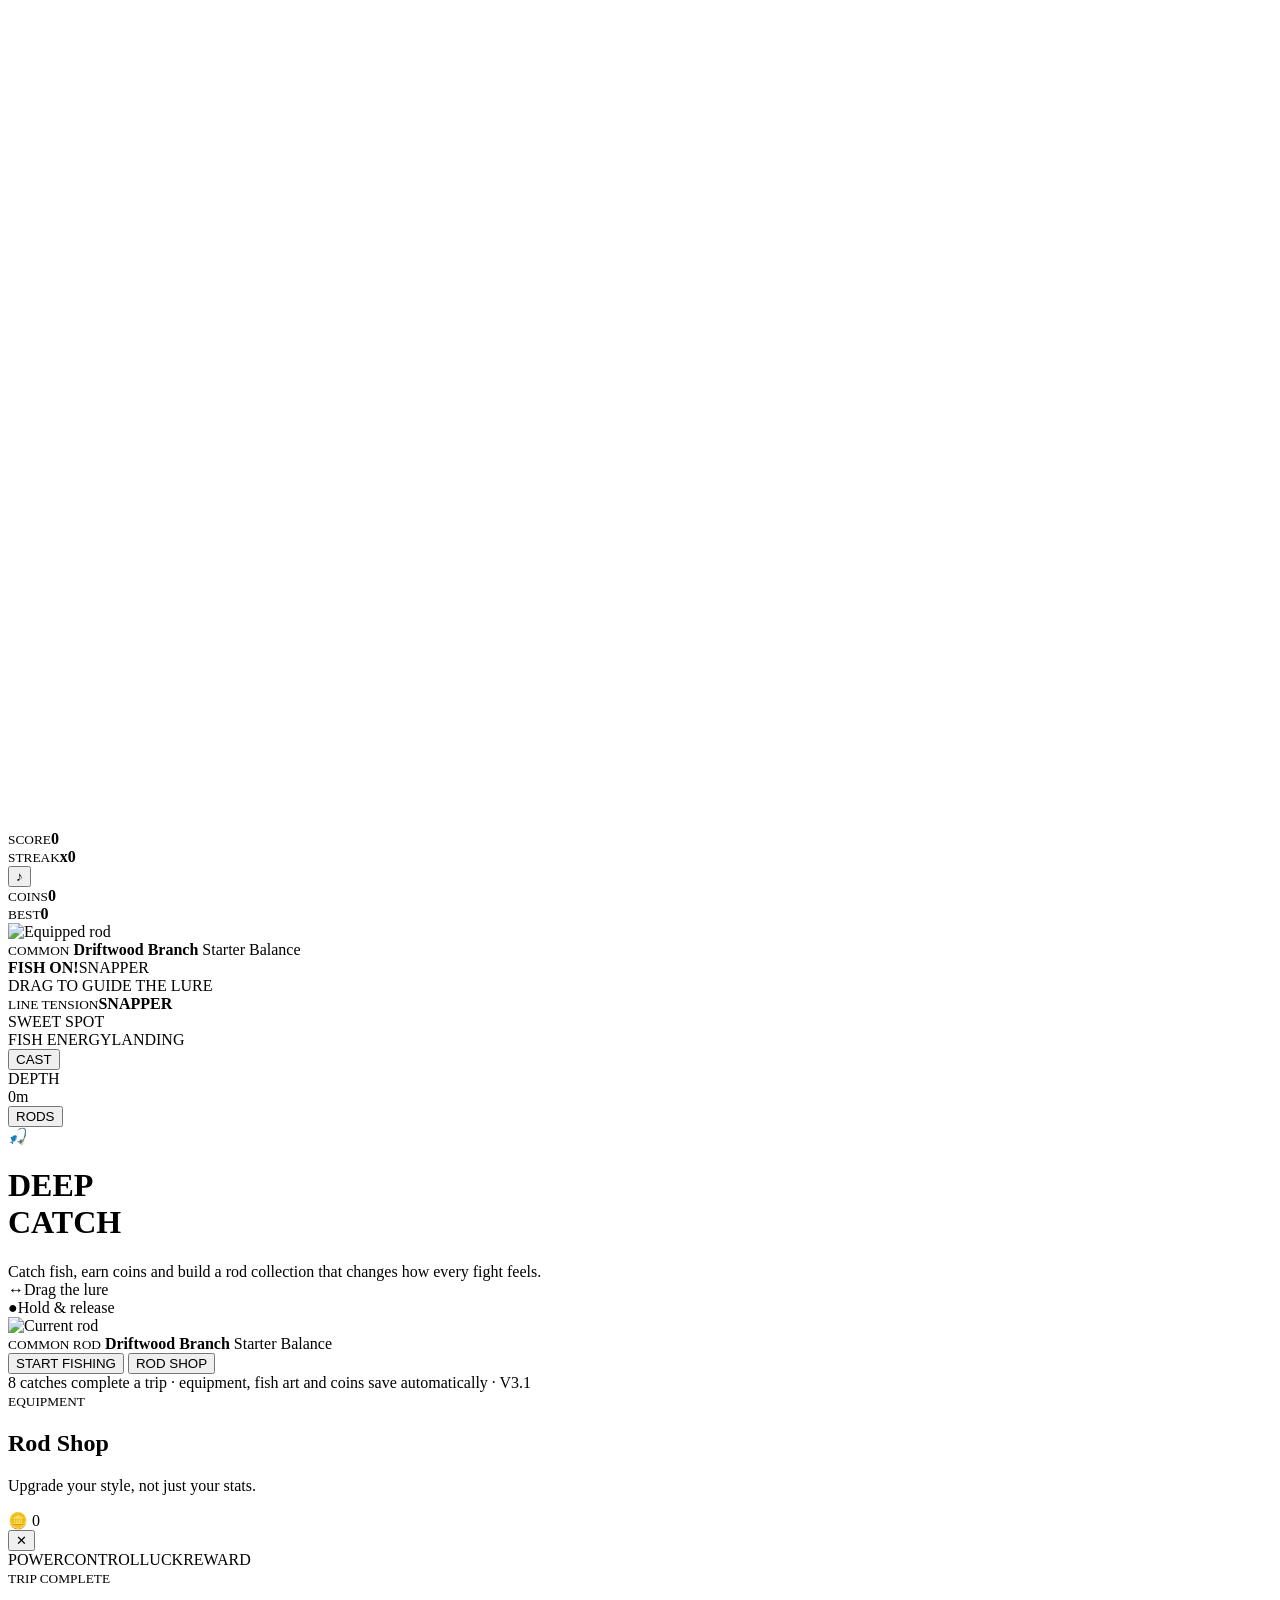
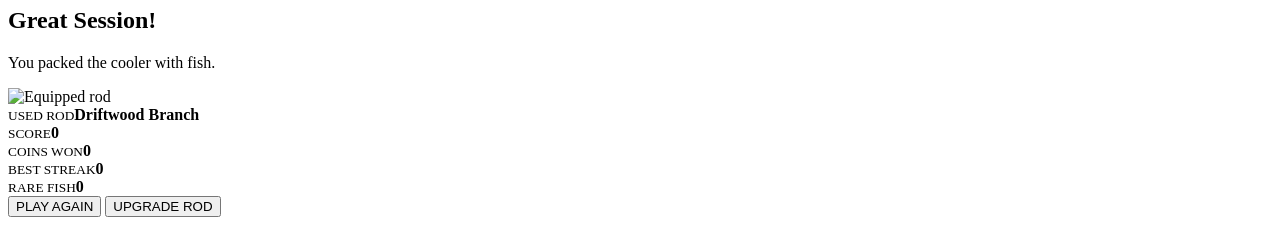
==== games/deep-catch/index.html @ 379d74a8 "Add Deep Catch entry page" ====
<!doctype html>
<html lang="en">
<head>
  <meta charset="utf-8" />
  <meta name="viewport" content="width=device-width,initial-scale=1,maximum-scale=1,user-scalable=no,viewport-fit=cover" />
  <meta name="theme-color" content="#041522" />
  <title>Deep Catch — V3.1</title>
  <link rel="stylesheet" href="style.css?v=3.1" />
</head>
<body>
<div id="app">
  <canvas id="c" width="450" height="800"></canvas>
  <div id="gameRod" class="gameRod" aria-hidden="true"><img id="gameRodImg" alt="" /></div>

  <div id="hud">
    <div class="topRow">
      <div class="leftStats">
        <div class="pill"><small>SCORE</small><b id="score">0</b></div>
        <div class="pill mini"><small>STREAK</small><b id="combo">x0</b></div>
      </div>
      <div class="rightStats">
        <button id="soundBtn" class="soundBtn" aria-label="Toggle sound">♪</button>
        <div class="pill coins"><small>COINS</small><b id="coins">0</b></div>
        <div class="pill mini"><small>BEST</small><b id="best">0</b></div>
      </div>
    </div>

    <div class="rodBadge" id="rodBadge">
      <img id="rodThumb" alt="Equipped rod" />
      <div class="rodBadgeText">
        <small id="rodTier">COMMON</small>
        <b id="rodName">Driftwood Branch</b>
        <span id="rodPassive">Starter Balance</span>
      </div>
    </div>

    <div id="toast"><b id="toastTitle">FISH ON!</b><span id="toastSub">SNAPPER</span></div>
    <div id="hint">DRAG TO GUIDE THE LURE</div>

    <div id="fight">
      <div class="fightHead"><small>LINE TENSION</small><b id="fishName">SNAPPER</b></div>
      <div class="meter tensionMeter"><div class="safeMark" id="safeMark"><span class="safeLabel">SWEET SPOT</span></div><div class="needle" id="tensionNeedle"></div></div>
      <div class="subLabels"><span>FISH ENERGY</span><span>LANDING</span></div>
      <div class="staminaRow"><div class="stam"><i id="staminaFill"></i></div><div class="stam catchProg"><i id="catchFill"></i></div></div>
    </div>

    <button id="act">CAST</button>
    <div id="depth">DEPTH<br><span id="depthM">0m</span></div>
    <button id="shopQuick" class="shopQuick">RODS</button>
  </div>

  <div id="intro" class="modalScreen visible">
    <div class="panel introPanel">
      <div class="logoMark">🎣</div>
      <h1>DEEP<br>CATCH</h1>
      <div class="tag">Catch fish, earn coins and build a rod collection that changes how every fight feels.</div>
      <div class="tips">
        <div class="tip"><strong>↔</strong>Drag the lure</div>
        <div class="tip"><strong>●</strong>Hold & release</div>
      </div>
      <div class="currentRodCard" id="introRodCard">
        <img id="introRod" alt="Current rod" />
        <div>
          <small id="introTier">COMMON ROD</small>
          <b id="introRodName">Driftwood Branch</b>
          <span id="introPassive">Starter Balance</span>
        </div>
      </div>
      <button class="primary" id="play">START FISHING</button>
      <button class="ghost" id="openShop">ROD SHOP</button>
      <div class="subline">8 catches complete a trip · equipment, fish art and coins save automatically · V3.1</div>
    </div>
  </div>

  <div id="shop" class="overlay">
    <div class="sheet shopSheet">
      <div class="sheetHead">
        <div>
          <small>EQUIPMENT</small>
          <h2>Rod Shop</h2>
          <p>Upgrade your style, not just your stats.</p>
        </div>
        <div class="headRight">
          <div class="coinBubble">🪙 <span id="shopCoins">0</span></div>
          <button class="iconBtn" id="closeShop" aria-label="Close shop">✕</button>
        </div>
      </div>
      <div class="shopLegend"><span>POWER</span><span>CONTROL</span><span>LUCK</span><span>REWARD</span></div>
      <div id="shopGrid" class="shopGrid"></div>
    </div>
  </div>

  <div id="summary" class="overlay">
    <div class="sheet summarySheet">
      <div class="summaryTop">
        <small>TRIP COMPLETE</small>
        <h2 id="sumTitle">Great Session!</h2>
        <p id="sumSub">You packed the cooler with fish.</p>
      </div>
      <div class="summaryRod"><img id="sumRodImg" alt="Equipped rod"><div><small>USED ROD</small><b id="sumRodName">Driftwood Branch</b></div></div>
      <div class="summaryStats">
        <div class="sumCard"><small>SCORE</small><b id="sumScore">0</b></div>
        <div class="sumCard"><small>COINS WON</small><b id="sumCoins">0</b></div>
        <div class="sumCard"><small>BEST STREAK</small><b id="sumStreak">0</b></div>
        <div class="sumCard"><small>RARE FISH</small><b id="sumRare">0</b></div>
      </div>
      <div class="summaryActions">
        <button class="primary" id="again">PLAY AGAIN</button>
        <button class="ghost" id="summaryShop">UPGRADE ROD</button>
      </div>
    </div>
  </div>
</div>
<script src="rod-assets.js?v=3.1"></script>
<script src="fish-assets.js?v=3.1"></script>
<script src="game-render.js?v=3.1"></script>
</body>
</html>
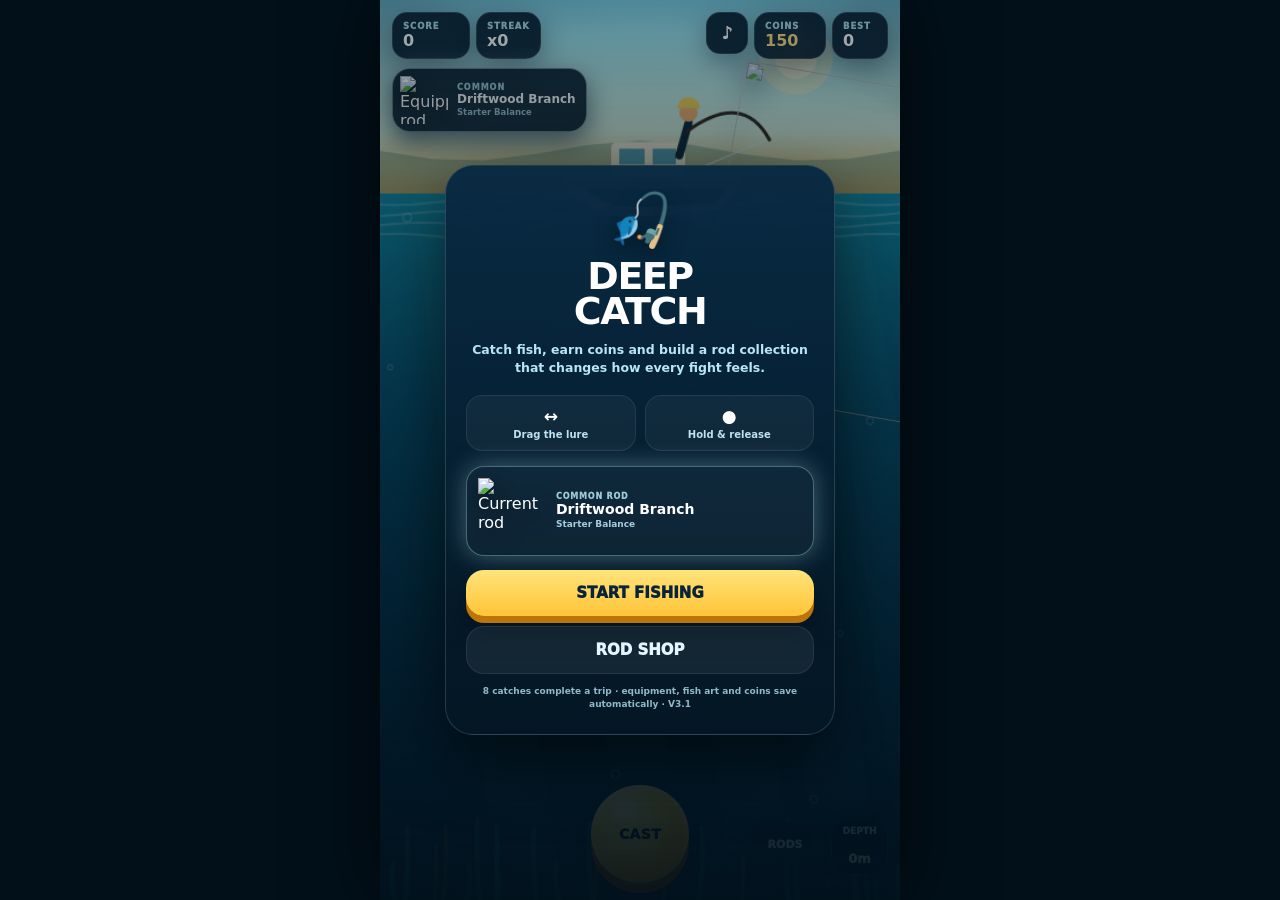
==== commit a43df6f8: "Trigger Deep Catch verification" ====
--- a/games/deep-catch/index.html
+++ b/games/deep-catch/index.html
@@ -6,6 +6,7 @@
   <meta name="theme-color" content="#041522" />
   <title>Deep Catch — V3.1</title>
   <link rel="stylesheet" href="style.css?v=3.1" />
+  <!-- Deep Catch public verification trigger: 2026-08-18 -->
 </head>
 <body>
 <div id="app">
--- a/games/deep-catch/style.css
+++ b/games/deep-catch/style.css
@@ -0,0 +1,16 @@
+:root{--glass:#061b2de8;--line:#ffffff22;--muted:#afdce8;--gold:#ffd34f;--mint:#50e6c1;--danger:#ff6259;--rod:#9ed8e8;--rodGlow:#9ed8e855}
+*{box-sizing:border-box;-webkit-tap-highlight-color:transparent}html,body{margin:0;width:100%;height:100%;overflow:hidden;background:#02101a;font-family:Inter,ui-rounded,"SF Pro Rounded",system-ui,-apple-system,sans-serif;touch-action:none;user-select:none;color:#fff}body{display:grid;place-items:center}button{font:inherit}
+#app{position:relative;width:100vw;height:100dvh;max-width:520px;overflow:hidden;background:#075779;box-shadow:0 0 70px #000a}canvas{position:absolute;top:0;left:50%;height:100%;width:auto;min-width:100%;transform:translateX(-50%);display:block}
+#hud{position:absolute;inset:0;pointer-events:none;padding:calc(env(safe-area-inset-top) + 12px) 12px calc(env(safe-area-inset-bottom) + 12px);z-index:3}.topRow{display:flex;gap:7px;justify-content:space-between;align-items:flex-start}.leftStats,.rightStats{display:flex;gap:6px}.pill{min-width:78px;background:var(--glass);border:1px solid var(--line);border-radius:15px;padding:8px 10px;box-shadow:0 10px 28px #00101f6b;backdrop-filter:blur(9px)}.pill small{display:block;color:#a9dce9;font-size:8.5px;font-weight:950;letter-spacing:.9px}.pill b{font-size:16px;line-height:1.05}.pill.mini{min-width:56px}.pill.coins{min-width:72px}.pill.coins b{color:#ffe17f}.soundBtn{pointer-events:auto;width:42px;height:42px;border-radius:14px;border:1px solid var(--line);background:var(--glass);color:#fff;font-weight:1000;font-size:17px;box-shadow:0 10px 25px #00101f55}.soundBtn.off{opacity:.55}
+.rodBadge{margin-top:9px;display:flex;gap:9px;align-items:center;width:max-content;max-width:min(78vw,300px);padding:7px 10px 7px 7px;border-radius:18px;background:#041827e3;border:1px solid color-mix(in srgb,var(--rod) 55%,transparent);box-shadow:0 10px 26px #00101f88,0 0 25px var(--rodGlow);backdrop-filter:blur(9px)}.rodBadge img{width:48px;height:48px;object-fit:contain;filter:drop-shadow(0 8px 9px #0009)}.rodBadgeText{min-width:0}.rodBadge small{display:block;color:var(--rod);font-size:8px;font-weight:1000;letter-spacing:1px}.rodBadge b{display:block;font-size:12px;white-space:nowrap;overflow:hidden;text-overflow:ellipsis;max-width:190px}.rodBadge span{display:block;color:#9ec5d4;font-size:8.5px;font-weight:800;margin-top:1px;white-space:nowrap;overflow:hidden;text-overflow:ellipsis}
+.gameRod{position:absolute;z-index:2;right:-77px;top:96px;width:245px;height:330px;pointer-events:none;transform-origin:75% 28%;transform:rotate(14deg);opacity:.9;transition:filter .25s,opacity .25s}.gameRod img{width:100%;height:100%;object-fit:contain;filter:drop-shadow(0 10px 14px #000a) drop-shadow(0 0 13px var(--rodGlow));transform:rotate(-4deg)}.gameRod.casting{animation:rodCast .48s cubic-bezier(.2,.8,.3,1)}.gameRod.fighting{animation:rodFight .42s ease-in-out infinite alternate}.gameRod.legendary{opacity:1;filter:saturate(1.08)}@keyframes rodCast{0%{transform:rotate(14deg)}38%{transform:rotate(-7deg) translate(-12px,-2px)}100%{transform:rotate(14deg)}}@keyframes rodFight{from{transform:rotate(10deg) translateY(0)}to{transform:rotate(17deg) translateY(3px)}}
+#toast{position:absolute;left:50%;top:16%;transform:translate(-50%,-5px) scale(.98);min-width:205px;max-width:84%;padding:10px 16px;border-radius:18px;background:#041827ec;border:1px solid #ffffff24;text-align:center;opacity:0;transition:.18s;box-shadow:0 14px 32px #00101f99}.show#toast{opacity:1;transform:translate(-50%,0) scale(1)}#toast b{display:block;font-size:18px;letter-spacing:.2px}#toast span{font-size:11px;color:#bce5f3;font-weight:800}
+#hint{position:absolute;left:50%;bottom:calc(env(safe-area-inset-bottom) + 137px);transform:translateX(-50%);padding:7px 12px;border-radius:12px;background:#031724c5;border:1px solid #ffffff17;color:#d7f4fb;font-size:10px;font-weight:900;letter-spacing:.5px;opacity:0;transition:.2s;white-space:nowrap}.show#hint{opacity:1}
+#fight{position:absolute;left:50%;bottom:calc(env(safe-area-inset-bottom) + 132px);transform:translateX(-50%);width:min(78%,330px);opacity:0;transition:.18s}.show#fight{opacity:1}.fightHead{display:flex;justify-content:space-between;align-items:end;margin:0 3px 5px;color:#e9fbff}.fightHead small{font-size:8px;font-weight:950;letter-spacing:.75px;color:#b8e4ef}.fightHead b{font-size:11px}.meter{position:relative;height:16px;border-radius:12px;border:1px solid #ffffff2d;overflow:visible}.tensionMeter{background:linear-gradient(90deg,#43dfbd 0 52%,#ffd14b 68%,#ff6259 87%)}.safeMark{position:absolute;top:1px;bottom:1px;border-left:1px solid #ffffffd0;border-right:1px solid #ffffffd0;background:#ffffff0d}.safeLabel{position:absolute;left:50%;top:-14px;transform:translateX(-50%);font-size:7px;color:#d9fbff;font-weight:950}.needle{position:absolute;top:-4px;width:8px;height:22px;border-radius:6px;background:#fff;box-shadow:0 0 0 2px #082130,0 0 9px #fff;transition:left .045s linear}.subLabels{display:grid;grid-template-columns:1fr 1fr;gap:8px;margin:7px 2px 3px;color:#9ed1de;font-size:7px;font-weight:950;letter-spacing:.65px}.subLabels span:last-child{text-align:right}.staminaRow{display:flex;gap:5px}.stam{height:7px;flex:1;border-radius:6px;background:#02121eb3;border:1px solid #ffffff20;overflow:hidden}.stam>i{display:block;height:100%;width:100%;background:linear-gradient(90deg,#6beccb,#3cb4f1)}.catchProg>i{background:linear-gradient(90deg,#47b7ff,#efffff);width:0}
+#depth{position:absolute;right:12px;bottom:calc(env(safe-area-inset-bottom) + 25px);width:57px;height:57px;border-radius:17px;background:var(--glass);border:1px solid var(--line);display:grid;place-items:center;text-align:center;font-size:9px;font-weight:950;color:#bce6f1;line-height:1.25;box-shadow:0 8px 24px #00101f62}#depth span{font-size:13px;color:#fff}
+#act,#shopQuick{position:absolute;pointer-events:auto;border:0;font-weight:1000}#act{left:50%;bottom:calc(env(safe-area-inset-bottom) + 17px);transform:translateX(-50%);width:98px;height:98px;border-radius:50%;font-size:14px;letter-spacing:.35px;color:#08243a;background:radial-gradient(circle at 35% 25%,#fff9b6,#ffdc57 34%,#f7a919 72%,#ce7208);box-shadow:0 10px 0 #985004,0 18px 30px #00101fa3,inset 0 4px 9px #fff8;transition:transform .05s,box-shadow .05s,filter .15s}#act:active,#act.hold{transform:translate(-50%,6px);box-shadow:0 4px 0 #985004,0 12px 20px #00101f99}#act.fightBtn{background:radial-gradient(circle at 35% 25%,#e8fff9,#62eacb 35%,#16bda4 72%,#08796e);box-shadow:0 10px 0 #075a54,0 18px 28px #00101f99;color:#063b35}.shopQuick{right:79px;bottom:calc(env(safe-area-inset-bottom) + 33px);width:72px;height:46px;border-radius:15px;background:#0a2a41e8;color:#def4ff;border:1px solid #ffffff26;box-shadow:0 10px 24px #00101f77;font-size:11px}
+.modalScreen,.overlay{position:absolute;inset:0;display:none;align-items:center;justify-content:center;padding:24px;background:linear-gradient(#02111c5a,#02111cef);z-index:8}.modalScreen.visible,.overlay.open{display:flex}.panel,.sheet{width:100%;max-width:390px;padding:24px 20px;border-radius:28px;background:linear-gradient(#082942f8,#041725f8);border:1px solid #ffffff25;box-shadow:0 24px 70px #0009}.introPanel{text-align:center}.logoMark{font-size:52px;filter:drop-shadow(0 7px 10px #0008)}h1{font-size:38px;line-height:.92;margin:8px 0 12px;letter-spacing:-1.5px}.tag{color:#b9e6f3;font-size:12.5px;line-height:1.45;font-weight:750;margin-bottom:18px}.tips{display:grid;grid-template-columns:1fr 1fr;gap:9px;margin-bottom:15px}.tip{border-radius:16px;background:#ffffff0b;border:1px solid #ffffff14;padding:10px 8px;font-size:10px;color:#bde2ee;font-weight:800}.tip strong{display:block;color:#fff;font-size:17px;margin-bottom:3px}.currentRodCard{display:flex;align-items:center;gap:12px;padding:11px;border-radius:18px;background:#ffffff0a;border:1px solid color-mix(in srgb,var(--rod) 42%,transparent);box-shadow:0 0 24px var(--rodGlow);margin-bottom:14px;text-align:left}.currentRodCard img{width:66px;height:66px;object-fit:contain;filter:drop-shadow(0 8px 10px #0008)}.currentRodCard small{display:block;font-size:8px;font-weight:1000;color:var(--rod);letter-spacing:.8px}.currentRodCard b{display:block;font-size:14px}.currentRodCard span{display:block;color:#a7ccda;font-size:9px;font-weight:800;margin-top:2px}button.primary,button.ghost,.rodBtn,.iconBtn{pointer-events:auto}button.primary,button.ghost{border:0;border-radius:18px;width:100%;padding:14px;font-weight:1000;font-size:15px}button.primary{background:linear-gradient(#ffe47a,#ffc438);color:#09243a;box-shadow:0 7px 0 #bb7509,0 14px 30px #0005}button.ghost{margin-top:10px;background:#ffffff10;color:#e2f6ff;border:1px solid #ffffff14}.subline{color:#8fb9c8;font-size:9px;line-height:1.4;font-weight:750;margin-top:11px}
+.shopSheet{max-width:470px;padding:19px}.sheetHead{display:flex;justify-content:space-between;align-items:flex-start;gap:12px}.sheetHead small,.summaryTop small{display:block;color:#a6d2e6;font-size:9px;font-weight:950;letter-spacing:.9px}.sheetHead h2,.summaryTop h2{margin:3px 0 0;font-size:27px}.sheetHead p{margin:4px 0 0;color:#88b6c7;font-size:10px;font-weight:750}.headRight{display:flex;gap:8px;align-items:center}.coinBubble{padding:9px 11px;border-radius:14px;background:#0b2638;border:1px solid #ffffff16;color:#ffe17f;font-weight:950}.iconBtn{width:40px;height:40px;border-radius:14px;border:1px solid #ffffff17;background:#ffffff10;color:#fff;font-size:15px}.shopLegend{display:grid;grid-template-columns:repeat(4,1fr);gap:6px;margin:14px 0 5px;padding:0 5px;color:#7fa9b9;font-size:7px;font-weight:950;letter-spacing:.65px;text-align:center}.shopGrid{display:grid;grid-template-columns:1fr;gap:11px;max-height:65vh;overflow:auto;padding:4px 3px 6px 0}.shopGrid::-webkit-scrollbar{width:4px}.shopGrid::-webkit-scrollbar-thumb{background:#ffffff22;border-radius:99px}.shopCard{--tier:#9ecad5;display:grid;grid-template-columns:82px 1fr;gap:11px;padding:11px;border-radius:20px;background:linear-gradient(145deg,#071f30ee,#051621f3);border:1px solid color-mix(in srgb,var(--tier) 42%,transparent);box-shadow:0 10px 26px #0004,0 0 18px color-mix(in srgb,var(--tier) 16%,transparent);position:relative;overflow:hidden}.shopCard::after{content:'';position:absolute;inset:auto -25% -55% 15%;height:100px;background:radial-gradient(ellipse,var(--tier),transparent 64%);opacity:.08;pointer-events:none}.shopCard.equippedCard{border-color:color-mix(in srgb,var(--tier) 75%,white 12%);box-shadow:0 10px 26px #0004,0 0 24px color-mix(in srgb,var(--tier) 30%,transparent)}.shopPreview{display:flex;align-items:center;justify-content:center;border-radius:16px;background:radial-gradient(circle at 50% 30%,color-mix(in srgb,var(--tier) 18%,#15354a),#07141e 70%);border:1px solid #ffffff12;min-height:112px}.shopPreview img{max-width:76px;max-height:104px;object-fit:contain;filter:drop-shadow(0 10px 12px #000a)}.shopMeta h3{margin:0 0 3px;font-size:15px}.rarity{display:inline-block;padding:3px 7px;border-radius:999px;background:color-mix(in srgb,var(--tier) 12%,transparent);border:1px solid color-mix(in srgb,var(--tier) 35%,transparent);color:var(--tier);font-size:8px;font-weight:950;letter-spacing:.75px}.passive{margin:6px 0 2px;color:#fff;font-size:10px;font-weight:900}.shopDesc{margin:2px 0 8px;color:#9fc6d5;font-size:9px;line-height:1.35;font-weight:700}.statBars{display:grid;grid-template-columns:repeat(4,1fr);gap:5px}.barStat{height:5px;border-radius:6px;background:#ffffff0c;border:1px solid #ffffff0f;overflow:hidden}.barStat i{height:100%;display:block;border-radius:6px;background:var(--tier)}.cardFooter{display:flex;justify-content:space-between;align-items:center;margin-top:9px;gap:8px}.priceTag{font-size:12px;font-weight:1000;color:#ffe17f}.ownedTag{color:#8ef2ce;font-size:10px;font-weight:1000}.rodBtn{border:0;border-radius:13px;padding:9px 12px;font-size:11px;font-weight:1000;min-width:84px}.rodBtn.buy{background:#ffd34a;color:#082339}.rodBtn.equip{background:#1fd1aa;color:#062e2a}.rodBtn.equipped{background:#ffffff12;color:#d9eff8;border:1px solid #ffffff18}.rodBtn:disabled{opacity:.55}.shopCard.lockedCard .shopPreview img{filter:grayscale(.18) brightness(.78) drop-shadow(0 10px 12px #000a)}
+.summarySheet{max-width:390px}.summaryTop{text-align:center}.summaryTop p{margin:7px 0 0;color:#b8d8e7;font-size:11px;font-weight:700}.summaryRod{display:flex;align-items:center;gap:10px;margin:15px 0 0;padding:10px 12px;border-radius:16px;background:#ffffff09;border:1px solid #ffffff13}.summaryRod img{width:56px;height:56px;object-fit:contain}.summaryRod small{display:block;color:#9cc4d4;font-size:8px;font-weight:950;letter-spacing:.7px}.summaryRod b{font-size:13px}.summaryStats{display:grid;grid-template-columns:1fr 1fr;gap:9px;margin:13px 0}.sumCard{padding:12px 9px;border-radius:17px;background:#ffffff0a;border:1px solid #ffffff14;text-align:center}.sumCard small{display:block;font-size:8px;color:#a7d0e1;font-weight:900;letter-spacing:.7px}.sumCard b{font-size:23px}.summaryActions{display:flex;flex-direction:column;gap:9px}
+@media(max-width:385px){.pill{min-width:69px;padding:7px 8px}.pill b{font-size:14px}.pill.mini{min-width:48px}.soundBtn{width:38px;height:38px}.rodBadge{max-width:74vw}.gameRod{right:-88px;width:225px}.shopCard{grid-template-columns:75px 1fr}.shopPreview{min-height:105px}}
+@media(orientation:landscape) and (max-height:600px){#app::after{content:'Rotate back to portrait for the best experience.';position:absolute;inset:0;display:grid;place-items:center;background:#03141fe8;z-index:30;text-align:center;font-weight:900;padding:30px}.overlay,.modalScreen{display:none!important}}
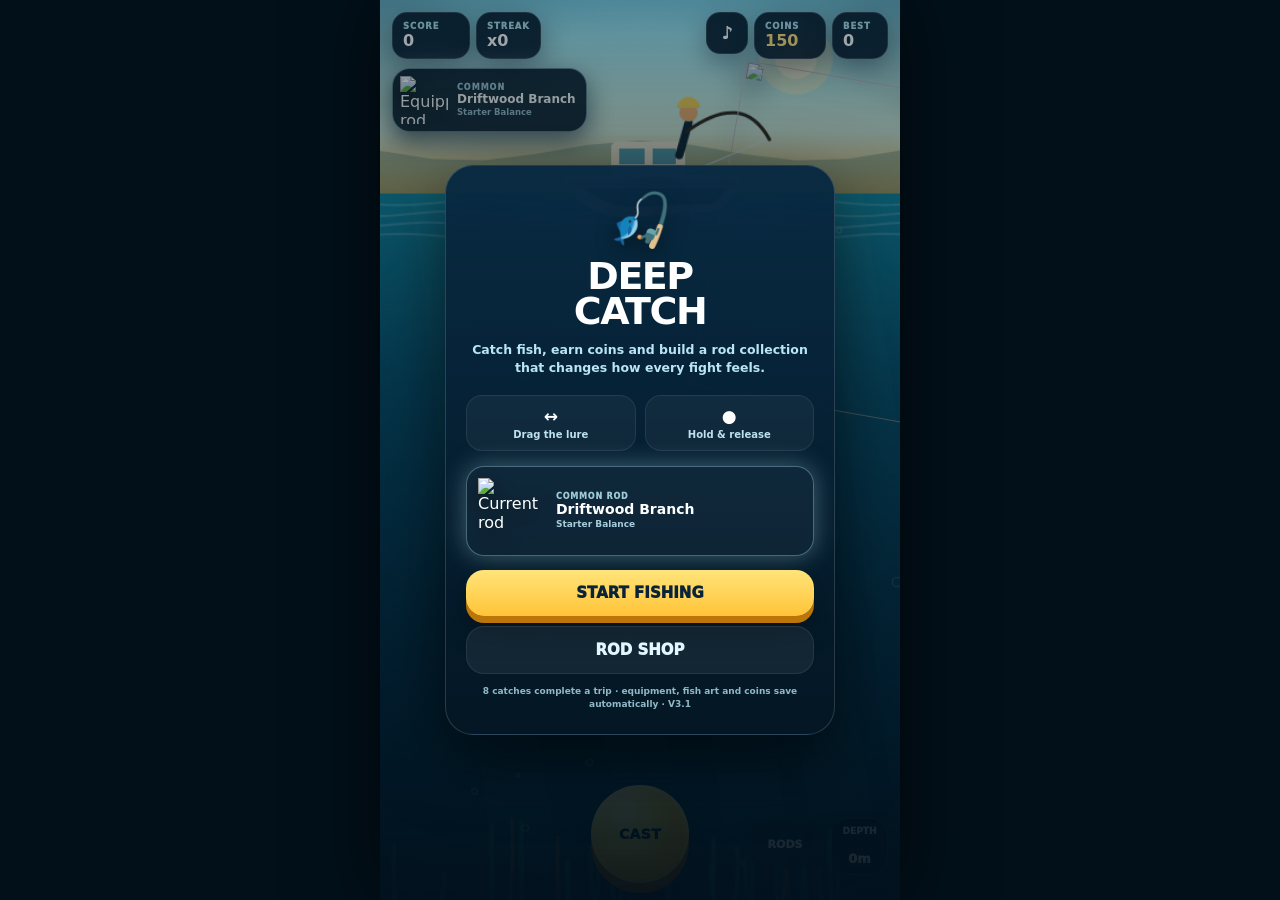
==== commit 02b6ad00: "Deploy verified standalone Deep Catch to GitHub Pages" ====
--- a/games/deep-catch/index.html
+++ b/games/deep-catch/index.html
@@ -5,7 +5,25 @@
   <meta name="viewport" content="width=device-width,initial-scale=1,maximum-scale=1,user-scalable=no,viewport-fit=cover" />
   <meta name="theme-color" content="#041522" />
   <title>Deep Catch — V3.1</title>
-  <link rel="stylesheet" href="style.css?v=3.1" />
+  <style>
+:root{--glass:#061b2de8;--line:#ffffff22;--muted:#afdce8;--gold:#ffd34f;--mint:#50e6c1;--danger:#ff6259;--rod:#9ed8e8;--rodGlow:#9ed8e855}
+*{box-sizing:border-box;-webkit-tap-highlight-color:transparent}html,body{margin:0;width:100%;height:100%;overflow:hidden;background:#02101a;font-family:Inter,ui-rounded,"SF Pro Rounded",system-ui,-apple-system,sans-serif;touch-action:none;user-select:none;color:#fff}body{display:grid;place-items:center}button{font:inherit}
+#app{position:relative;width:100vw;height:100dvh;max-width:520px;overflow:hidden;background:#075779;box-shadow:0 0 70px #000a}canvas{position:absolute;top:0;left:50%;height:100%;width:auto;min-width:100%;transform:translateX(-50%);display:block}
+#hud{position:absolute;inset:0;pointer-events:none;padding:calc(env(safe-area-inset-top) + 12px) 12px calc(env(safe-area-inset-bottom) + 12px);z-index:3}.topRow{display:flex;gap:7px;justify-content:space-between;align-items:flex-start}.leftStats,.rightStats{display:flex;gap:6px}.pill{min-width:78px;background:var(--glass);border:1px solid var(--line);border-radius:15px;padding:8px 10px;box-shadow:0 10px 28px #00101f6b;backdrop-filter:blur(9px)}.pill small{display:block;color:#a9dce9;font-size:8.5px;font-weight:950;letter-spacing:.9px}.pill b{font-size:16px;line-height:1.05}.pill.mini{min-width:56px}.pill.coins{min-width:72px}.pill.coins b{color:#ffe17f}.soundBtn{pointer-events:auto;width:42px;height:42px;border-radius:14px;border:1px solid var(--line);background:var(--glass);color:#fff;font-weight:1000;font-size:17px;box-shadow:0 10px 25px #00101f55}.soundBtn.off{opacity:.55}
+.rodBadge{margin-top:9px;display:flex;gap:9px;align-items:center;width:max-content;max-width:min(78vw,300px);padding:7px 10px 7px 7px;border-radius:18px;background:#041827e3;border:1px solid color-mix(in srgb,var(--rod) 55%,transparent);box-shadow:0 10px 26px #00101f88,0 0 25px var(--rodGlow);backdrop-filter:blur(9px)}.rodBadge img{width:48px;height:48px;object-fit:contain;filter:drop-shadow(0 8px 9px #0009)}.rodBadgeText{min-width:0}.rodBadge small{display:block;color:var(--rod);font-size:8px;font-weight:1000;letter-spacing:1px}.rodBadge b{display:block;font-size:12px;white-space:nowrap;overflow:hidden;text-overflow:ellipsis;max-width:190px}.rodBadge span{display:block;color:#9ec5d4;font-size:8.5px;font-weight:800;margin-top:1px;white-space:nowrap;overflow:hidden;text-overflow:ellipsis}
+.gameRod{position:absolute;z-index:2;right:-77px;top:96px;width:245px;height:330px;pointer-events:none;transform-origin:75% 28%;transform:rotate(14deg);opacity:.9;transition:filter .25s,opacity .25s}.gameRod img{width:100%;height:100%;object-fit:contain;filter:drop-shadow(0 10px 14px #000a) drop-shadow(0 0 13px var(--rodGlow));transform:rotate(-4deg)}.gameRod.casting{animation:rodCast .48s cubic-bezier(.2,.8,.3,1)}.gameRod.fighting{animation:rodFight .42s ease-in-out infinite alternate}.gameRod.legendary{opacity:1;filter:saturate(1.08)}@keyframes rodCast{0%{transform:rotate(14deg)}38%{transform:rotate(-7deg) translate(-12px,-2px)}100%{transform:rotate(14deg)}}@keyframes rodFight{from{transform:rotate(10deg) translateY(0)}to{transform:rotate(17deg) translateY(3px)}}
+#toast{position:absolute;left:50%;top:16%;transform:translate(-50%,-5px) scale(.98);min-width:205px;max-width:84%;padding:10px 16px;border-radius:18px;background:#041827ec;border:1px solid #ffffff24;text-align:center;opacity:0;transition:.18s;box-shadow:0 14px 32px #00101f99}.show#toast{opacity:1;transform:translate(-50%,0) scale(1)}#toast b{display:block;font-size:18px;letter-spacing:.2px}#toast span{font-size:11px;color:#bce5f3;font-weight:800}
+#hint{position:absolute;left:50%;bottom:calc(env(safe-area-inset-bottom) + 137px);transform:translateX(-50%);padding:7px 12px;border-radius:12px;background:#031724c5;border:1px solid #ffffff17;color:#d7f4fb;font-size:10px;font-weight:900;letter-spacing:.5px;opacity:0;transition:.2s;white-space:nowrap}.show#hint{opacity:1}
+#fight{position:absolute;left:50%;bottom:calc(env(safe-area-inset-bottom) + 132px);transform:translateX(-50%);width:min(78%,330px);opacity:0;transition:.18s}.show#fight{opacity:1}.fightHead{display:flex;justify-content:space-between;align-items:end;margin:0 3px 5px;color:#e9fbff}.fightHead small{font-size:8px;font-weight:950;letter-spacing:.75px;color:#b8e4ef}.fightHead b{font-size:11px}.meter{position:relative;height:16px;border-radius:12px;border:1px solid #ffffff2d;overflow:visible}.tensionMeter{background:linear-gradient(90deg,#43dfbd 0 52%,#ffd14b 68%,#ff6259 87%)}.safeMark{position:absolute;top:1px;bottom:1px;border-left:1px solid #ffffffd0;border-right:1px solid #ffffffd0;background:#ffffff0d}.safeLabel{position:absolute;left:50%;top:-14px;transform:translateX(-50%);font-size:7px;color:#d9fbff;font-weight:950}.needle{position:absolute;top:-4px;width:8px;height:22px;border-radius:6px;background:#fff;box-shadow:0 0 0 2px #082130,0 0 9px #fff;transition:left .045s linear}.subLabels{display:grid;grid-template-columns:1fr 1fr;gap:8px;margin:7px 2px 3px;color:#9ed1de;font-size:7px;font-weight:950;letter-spacing:.65px}.subLabels span:last-child{text-align:right}.staminaRow{display:flex;gap:5px}.stam{height:7px;flex:1;border-radius:6px;background:#02121eb3;border:1px solid #ffffff20;overflow:hidden}.stam>i{display:block;height:100%;width:100%;background:linear-gradient(90deg,#6beccb,#3cb4f1)}.catchProg>i{background:linear-gradient(90deg,#47b7ff,#efffff);width:0}
+#depth{position:absolute;right:12px;bottom:calc(env(safe-area-inset-bottom) + 25px);width:57px;height:57px;border-radius:17px;background:var(--glass);border:1px solid var(--line);display:grid;place-items:center;text-align:center;font-size:9px;font-weight:950;color:#bce6f1;line-height:1.25;box-shadow:0 8px 24px #00101f62}#depth span{font-size:13px;color:#fff}
+#act,#shopQuick{position:absolute;pointer-events:auto;border:0;font-weight:1000}#act{left:50%;bottom:calc(env(safe-area-inset-bottom) + 17px);transform:translateX(-50%);width:98px;height:98px;border-radius:50%;font-size:14px;letter-spacing:.35px;color:#08243a;background:radial-gradient(circle at 35% 25%,#fff9b6,#ffdc57 34%,#f7a919 72%,#ce7208);box-shadow:0 10px 0 #985004,0 18px 30px #00101fa3,inset 0 4px 9px #fff8;transition:transform .05s,box-shadow .05s,filter .15s}#act:active,#act.hold{transform:translate(-50%,6px);box-shadow:0 4px 0 #985004,0 12px 20px #00101f99}#act.fightBtn{background:radial-gradient(circle at 35% 25%,#e8fff9,#62eacb 35%,#16bda4 72%,#08796e);box-shadow:0 10px 0 #075a54,0 18px 28px #00101f99;color:#063b35}.shopQuick{right:79px;bottom:calc(env(safe-area-inset-bottom) + 33px);width:72px;height:46px;border-radius:15px;background:#0a2a41e8;color:#def4ff;border:1px solid #ffffff26;box-shadow:0 10px 24px #00101f77;font-size:11px}
+.modalScreen,.overlay{position:absolute;inset:0;display:none;align-items:center;justify-content:center;padding:24px;background:linear-gradient(#02111c5a,#02111cef);z-index:8}.modalScreen.visible,.overlay.open{display:flex}.panel,.sheet{width:100%;max-width:390px;padding:24px 20px;border-radius:28px;background:linear-gradient(#082942f8,#041725f8);border:1px solid #ffffff25;box-shadow:0 24px 70px #0009}.introPanel{text-align:center}.logoMark{font-size:52px;filter:drop-shadow(0 7px 10px #0008)}h1{font-size:38px;line-height:.92;margin:8px 0 12px;letter-spacing:-1.5px}.tag{color:#b9e6f3;font-size:12.5px;line-height:1.45;font-weight:750;margin-bottom:18px}.tips{display:grid;grid-template-columns:1fr 1fr;gap:9px;margin-bottom:15px}.tip{border-radius:16px;background:#ffffff0b;border:1px solid #ffffff14;padding:10px 8px;font-size:10px;color:#bde2ee;font-weight:800}.tip strong{display:block;color:#fff;font-size:17px;margin-bottom:3px}.currentRodCard{display:flex;align-items:center;gap:12px;padding:11px;border-radius:18px;background:#ffffff0a;border:1px solid color-mix(in srgb,var(--rod) 42%,transparent);box-shadow:0 0 24px var(--rodGlow);margin-bottom:14px;text-align:left}.currentRodCard img{width:66px;height:66px;object-fit:contain;filter:drop-shadow(0 8px 10px #0008)}.currentRodCard small{display:block;font-size:8px;font-weight:1000;color:var(--rod);letter-spacing:.8px}.currentRodCard b{display:block;font-size:14px}.currentRodCard span{display:block;color:#a7ccda;font-size:9px;font-weight:800;margin-top:2px}button.primary,button.ghost,.rodBtn,.iconBtn{pointer-events:auto}button.primary,button.ghost{border:0;border-radius:18px;width:100%;padding:14px;font-weight:1000;font-size:15px}button.primary{background:linear-gradient(#ffe47a,#ffc438);color:#09243a;box-shadow:0 7px 0 #bb7509,0 14px 30px #0005}button.ghost{margin-top:10px;background:#ffffff10;color:#e2f6ff;border:1px solid #ffffff14}.subline{color:#8fb9c8;font-size:9px;line-height:1.4;font-weight:750;margin-top:11px}
+.shopSheet{max-width:470px;padding:19px}.sheetHead{display:flex;justify-content:space-between;align-items:flex-start;gap:12px}.sheetHead small,.summaryTop small{display:block;color:#a6d2e6;font-size:9px;font-weight:950;letter-spacing:.9px}.sheetHead h2,.summaryTop h2{margin:3px 0 0;font-size:27px}.sheetHead p{margin:4px 0 0;color:#88b6c7;font-size:10px;font-weight:750}.headRight{display:flex;gap:8px;align-items:center}.coinBubble{padding:9px 11px;border-radius:14px;background:#0b2638;border:1px solid #ffffff16;color:#ffe17f;font-weight:950}.iconBtn{width:40px;height:40px;border-radius:14px;border:1px solid #ffffff17;background:#ffffff10;color:#fff;font-size:15px}.shopLegend{display:grid;grid-template-columns:repeat(4,1fr);gap:6px;margin:14px 0 5px;padding:0 5px;color:#7fa9b9;font-size:7px;font-weight:950;letter-spacing:.65px;text-align:center}.shopGrid{display:grid;grid-template-columns:1fr;gap:11px;max-height:65vh;overflow:auto;padding:4px 3px 6px 0}.shopGrid::-webkit-scrollbar{width:4px}.shopGrid::-webkit-scrollbar-thumb{background:#ffffff22;border-radius:99px}.shopCard{--tier:#9ecad5;display:grid;grid-template-columns:82px 1fr;gap:11px;padding:11px;border-radius:20px;background:linear-gradient(145deg,#071f30ee,#051621f3);border:1px solid color-mix(in srgb,var(--tier) 42%,transparent);box-shadow:0 10px 26px #0004,0 0 18px color-mix(in srgb,var(--tier) 16%,transparent);position:relative;overflow:hidden}.shopCard::after{content:'';position:absolute;inset:auto -25% -55% 15%;height:100px;background:radial-gradient(ellipse,var(--tier),transparent 64%);opacity:.08;pointer-events:none}.shopCard.equippedCard{border-color:color-mix(in srgb,var(--tier) 75%,white 12%);box-shadow:0 10px 26px #0004,0 0 24px color-mix(in srgb,var(--tier) 30%,transparent)}.shopPreview{display:flex;align-items:center;justify-content:center;border-radius:16px;background:radial-gradient(circle at 50% 30%,color-mix(in srgb,var(--tier) 18%,#15354a),#07141e 70%);border:1px solid #ffffff12;min-height:112px}.shopPreview img{max-width:76px;max-height:104px;object-fit:contain;filter:drop-shadow(0 10px 12px #000a)}.shopMeta h3{margin:0 0 3px;font-size:15px}.rarity{display:inline-block;padding:3px 7px;border-radius:999px;background:color-mix(in srgb,var(--tier) 12%,transparent);border:1px solid color-mix(in srgb,var(--tier) 35%,transparent);color:var(--tier);font-size:8px;font-weight:950;letter-spacing:.75px}.passive{margin:6px 0 2px;color:#fff;font-size:10px;font-weight:900}.shopDesc{margin:2px 0 8px;color:#9fc6d5;font-size:9px;line-height:1.35;font-weight:700}.statBars{display:grid;grid-template-columns:repeat(4,1fr);gap:5px}.barStat{height:5px;border-radius:6px;background:#ffffff0c;border:1px solid #ffffff0f;overflow:hidden}.barStat i{height:100%;display:block;border-radius:6px;background:var(--tier)}.cardFooter{display:flex;justify-content:space-between;align-items:center;margin-top:9px;gap:8px}.priceTag{font-size:12px;font-weight:1000;color:#ffe17f}.ownedTag{color:#8ef2ce;font-size:10px;font-weight:1000}.rodBtn{border:0;border-radius:13px;padding:9px 12px;font-size:11px;font-weight:1000;min-width:84px}.rodBtn.buy{background:#ffd34a;color:#082339}.rodBtn.equip{background:#1fd1aa;color:#062e2a}.rodBtn.equipped{background:#ffffff12;color:#d9eff8;border:1px solid #ffffff18}.rodBtn:disabled{opacity:.55}.shopCard.lockedCard .shopPreview img{filter:grayscale(.18) brightness(.78) drop-shadow(0 10px 12px #000a)}
+.summarySheet{max-width:390px}.summaryTop{text-align:center}.summaryTop p{margin:7px 0 0;color:#b8d8e7;font-size:11px;font-weight:700}.summaryRod{display:flex;align-items:center;gap:10px;margin:15px 0 0;padding:10px 12px;border-radius:16px;background:#ffffff09;border:1px solid #ffffff13}.summaryRod img{width:56px;height:56px;object-fit:contain}.summaryRod small{display:block;color:#9cc4d4;font-size:8px;font-weight:950;letter-spacing:.7px}.summaryRod b{font-size:13px}.summaryStats{display:grid;grid-template-columns:1fr 1fr;gap:9px;margin:13px 0}.sumCard{padding:12px 9px;border-radius:17px;background:#ffffff0a;border:1px solid #ffffff14;text-align:center}.sumCard small{display:block;font-size:8px;color:#a7d0e1;font-weight:900;letter-spacing:.7px}.sumCard b{font-size:23px}.summaryActions{display:flex;flex-direction:column;gap:9px}
+@media(max-width:385px){.pill{min-width:69px;padding:7px 8px}.pill b{font-size:14px}.pill.mini{min-width:48px}.soundBtn{width:38px;height:38px}.rodBadge{max-width:74vw}.gameRod{right:-88px;width:225px}.shopCard{grid-template-columns:75px 1fr}.shopPreview{min-height:105px}}
+@media(orientation:landscape) and (max-height:600px){#app::after{content:'Rotate back to portrait for the best experience.';position:absolute;inset:0;display:grid;place-items:center;background:#03141fe8;z-index:30;text-align:center;font-weight:900;padding:30px}.overlay,.modalScreen{display:none!important}}
+
+</style>
   <!-- Deep Catch public verification trigger: 2026-08-18 -->
 </head>
 <body>
@@ -112,8 +130,231 @@
     </div>
   </div>
 </div>
-<script src="rod-assets.js?v=3.1"></script>
-<script src="fish-assets.js?v=3.1"></script>
-<script src="game-render.js?v=3.1"></script>
+<script>
+window.ROD_ASSETS={"driftwood":"[data-uri]"};
+</script>
+<script>
+window.FISH_ASSETS_DATA=window.FISH_ASSETS_DATA||{};window.FISH_ASSETS_DATA['aqua-turtle']="[data-uri]";
+
+window.FISH_ASSETS_DATA=window.FISH_ASSETS_DATA||{};window.FISH_ASSETS_DATA['inferno-fangfish']="[data-uri]";
+
+window.FISH_ASSETS_DATA=window.FISH_ASSETS_DATA||{};window.FISH_ASSETS_DATA['leviathan-whale']="[data-uri]";
+
+window.FISH_ASSETS_DATA=window.FISH_ASSETS_DATA||{};window.FISH_ASSETS_DATA['moon-catfish']="[data-uri]";
+
+window.FISH_ASSETS_DATA=window.FISH_ASSETS_DATA||{};window.FISH_ASSETS_DATA['neon-barracuda']="[data-uri]";
+window.FISH_ASSETS_DATA=window.FISH_ASSETS_DATA||{};window.FISH_ASSETS_DATA['reef-glider']="[data-uri][... ELLIPSIZATION ...]G0WN8MTkuDYnMGksbv+kGyAB6zfsS6ZTH7ZxFAHIoWBTZ/l2SMiWbhSADelQTFkww96nPBZYOi7+1M0Zoljob3ghKdAOvd9RtJxnrgOxuifOem/5GJxrQoNAcccCrJ2ISJ20FRrgowy74PT2Tjb+9ZR0qCYpVoicaV80EcNn67TgupQTx7eXElAaoA+i6z28UPvPLaK8/fsEJpUGwbLAXuLD4XoMDyz5GMiWY2JxQtKF7R0h5bdbOLt6AIqANWu+YrMqXA2+FbAYA479U5p961ADzW/p7h52mcKwBwDhi431Ay1ruWgm+NVveY7UnydPhCAPWA3+4TksP6w1UQFNjlC24GLQYQBWSTp/7hpzNDKgjOofOQm1SKAkQBLH7++OGzimsxVlA4IBQMAACwKwCdASp9AFIAPqFEmEkmJCKhMf7LCMAUCWwAyQhpB9ST7C/nfG71o82eT5z555P8v6gPMA5x3mE/bH1dP9J+3fuW/t/qDf1//j9Zr6AH7D+nP7Gn9n/4X7i+0//9vYA/+nqAcJL/Ve1P7T/Nfye/NpB3PvkjO3+eZazJEVRaAHi2Z5nr32CP1x64fpB/rk4A6JgU8QWwdUG4uP4vIti6Q1k6CyCxduoDUGCVJ/[base64]/sdCZyX3gqij80IjA4mnvzsz7Xy/Z3BcYT1SYbdmSZ7Mpp4wSneQbW9eXSxvgPam1mBDF3ZE7HwxMFWUJA6HXjxByLV2oR9CcArjkpGKvEmJkhs83m2Kuo8TJVE5Qv32YcBoQDaGD9jfjONcltpMlQp8lbfaBDY7oS4MyD1aejhku7FwG80yhw4eawRF9SGLKPR76+oNs/fAfvHzHrQeaAW4jC8yt3r97liKEKIKbuJydPSTcBWtbiU/cF360BLtokjEt4wJdf+ZxOSVMrZ/d6kjXXfNOrqFqa0qFVzzQe3tNBvxiXoupPT4//ZiIxLGAFz8qxj2vvTBWhmIzGtQIW8rYq+ACT8qT84PK2HldeH6dJeszxQ0tmjbt/+2nvSYeqhwn0mnidL2EzrN7gMuCxltnw2TGes1eBV2a8ObUeLeJpxF1/KliEH6J5SEE+r0UE3AjFoDXOO/[base64]/4r9phd++dtVqfEFv+qsmaiyncAgmfpJJCfttlLASezFAGLVgyJQcAf3bx0rHIKYD5yDDIqN+KainpLzlxojFloq9fMpkwOiGIeGER1lTKQbFS/[base64]/xg/zKtCb8+GdvmHhRLwY2fS3nhoUWiMRzveB9pbPEBwcE4v0die9Yt6G8bmFRLS46I8ocAZx7ER4//XC3r6T3XXPaZ9tVnkXUCts4KqDcdxXSGtdJV5hm5qqaN6ih/63xElmf7HInFEx9lVtA3/3P9OGGFR1BifTnA5Pc16fK5ZZSxA1l916zyfLvz6fp9i6oAUTk3s+64EdD5MlJqybGwoqE53nzLJCs992fXAwoMfvuTGW7hItBx9IaR2bNuLTaqXy8vUl+vjM/8mILI/++pYaq4p54OQypwntdH+Ay27EKowvlx/OGz1p1Z6Pbej0O6O8l6/Zr3Z5yYZObKAaiw9/1a1QHMPiXPXtFaNR+f5AioXs8FAr/ZCOjc4ZldgGaXVVnBFc/fjUncvWSt004DKFHgA10VZAYq4mvGXRX87o0Q2mZSle+sxuzR3kCICFueWvdHAb9CTgG+eRcjpAyiWpI8sVN2TFwwmlh7L/FpdMSQ2xyget97Y/xtOv96wlAAKXG6OjyQgYPho9kaDJ5w7BglCyVNNj2WYKBDzvWnJHUutG5gXsyN6M+EwU2rK5mIKSFKyugIrt1hMbTGc3CWaD3JEto+f6rosUw8trgfAftsTYuiBnaPtOfYUzIpXB6iBXR8lbUtZUYLXKLCDnaa/avAJrPu1v2cE5iuwkNEtFYEx8PWsY8/+oJAKktOhlxn18CU+DqlVaetURDfLWIrcpwnIT+gTx5Jy2Js0b5eQJYYnn+pf6uircm/6D41C2sIwaPmoEnz3Rc39h8x9vgLYtSyS9X0jAONCLEYx22dnLbMI8qAPkju7z1QGAXBk8D6iP+PYz1PCCnQEMX/mJdWkGvIpxZkctRg8B+yKn6VKBDnqIhCrNypNcUQbFB+Ko+eWNccGxdihXv8pBo5LOA7VfQJHrX2EJPd3RzMw8xtoH9Wef+uHrFYx5BDvoSYTvPazW5PSEgZfhenS+xnV5gBmUiZHfcOQbSF9JEzu0i0Ym7CBaXDHNcdhP65ys2aQtw8ZoGCDr9aFWH8/WPnRUZmqQA4bZwXNWlUxVEV7qBzZI2flbqFbZj1vY7ZteObg4rGjORk2SpvmOFx4Saaqs2ZRV5GVfULat30JzQR3zxzii74OZ0Pl8/0Bw8qZWYnXIdxR3CRJfZA+yG7Ge0bj6LZjmHvS030jUyPa8CHWykcQaU9ixhFBw/mxIq8dOM/XlL3jTZfG8oLD5O6d2y+Pq4cTAkvRez5Q7oPfZI5+v0v8B07raZK1r3HuET3hqdngOMqmEpp2VKFQDQzo/Mb+DUEp0azaBkzrS/BHIiF7nDitvQtpVC+DgUGBNDMF8XZwvc21efhz1MesPM060+Ksr4ZCrHACir3sXut149as/o3su4FyFZNDZxTv32HPD3odtS1VJl01ww66Q/o9LB6E8IF0xN27r5RJhTmwNBW3JQ8LIpI144ZzaSO9wZrpNeZCkJECVSgvXymRqY4KmvzjMHkfeG6Q+FV5xNtE6Tp1jX/9V4vc+sygXPOc2znzrw4H3KlJV00TdBjQXQbquMrxkDG5Y5/K5ZuJgyKZfFmBiUWoa+3FIiD96fAKi0PaVbrS//euUaRcArG8nu+aXUtvbHfSN8yjIWJUQH5krgtjpBLGToslqEAMMJqf5TIboBq6TX1EyUiEidvgtvDQRi6whzCLQjJPv1j/Q4DSyIRnYKIe6y3YJ894y4WHA1WUwLneCkllbBdMzaPGT0O+7WmogkFXNpR/FdimcIXfg9Sw2Xq+zPnpdVGfHAgabcvhxtf8fbGOVx3st/CoLpE85etKssH/+EGDIajX2xux6NKxTdYJmE7PzltMe5WfNg1VVeBcYc8OlgPaAqWf1UxXSj5NYbpUkfrdbcEc0p96Wr92xI3HNjcIQKZUxz8VV68PljYNyO95A9VfFYdb/LjkUqRYlPPAAiYqgJdoBRDQvim+7vkW5WkFmLbidPoLQxKN098fCQ0NnkgU9BEmS5c55I440vBeICBeofBAk2Q6IF/GR7LopMEnLUlWl6MGnL0TJqQ0J3hdag0wJFN/Rg5C9MhtA1vZrh1EY+87ZYo9xklWpNt9+4TXS33TvKyHB0acrJQ5naVzHxHqTNXnMTXI56WMREQBiqj6PwIIhxnKKKb/w3/v//pQnXkWcrT5K/LANDfTvW+1MBG0RQlq/ShH5N3XSxdIK/k3/2Scno0HqldADt6jx68jPbkfa7z77D+TPNsG8mQ7LxjX/6KOyDZt297sTGAdKkFKmIazBmDkcvON159FfhgTGHAB8B6Fbm4YAOZAAAA==";
+window.FISH_ASSETS_DATA=window.FISH_ASSETS_DATA||{};window.FISH_ASSETS_DATA['rose-snapper']="[data-uri]";
+
+window.FISH_ASSETS_DATA=window.FISH_ASSETS_DATA||{};window.FISH_ASSETS_DATA['spike-puffer']="[data-uri]";
+window.FISH_ASSETS_DATA=window.FISH_ASSETS_DATA||{};window.FISH_ASSETS_DATA['sunstripe-runner']="[data-uri][... ELLIPSIZATION ...]PzPlMfJeaBGIAtOf9Ctp0doFyfDBtCs+9/cIAB7Lxmh5tDAvXBFAPNB/zzdJxmg9zhjTj1f9wGw4MMQ7BTxOYSgQuRF8MUA8gFVu/odkjNaDorH+dAw56Z0l1aOhaO0zprzE9zulGUC8AEN2fGQCyRSi9RAyvLvQjt897tFQGkCxWIyWw8TVRJsCoApg1La3/0mSKUSrmnHy0z/x3xr6DId4QVGP0xjygl0JXwYg6gD0X+PslyawPlilkn3XOejsV+ZRNC/q32PMMY4eIlIKAFEFgJHrnfXiX2ypWYohBCvCyMcFAESagsNck6I1YuDh8GUBEPUOAKZZZI8/zRqkArE+GfOtCCNfGa6CUj22Y5aT+JU6Ka9e1DsAV1loQMvL7xr70zv3X3DIb4xF2M3z4cuBx+nMGjFyS2hr6qXmN2Ss++9bWl3iG5tsvtmmG6209HwzDKwBwPx/MhQJ6SopCx53MGuU+G1fJy2DoN/vTKRlm/[base64]/b8l4xGBh4DXx5Esch7ZDCLYUn41ol2vM8pvBReMe9PDAy8E83BCWa4NCODJfttGiflAR4dh/xDxiz9MhwVdJhvUuAzUChm/pqB1jW3uKYADyx0azeZunklfCvggJGn/UqSb/SvABSb0Ub3h0Ax/A2GwJvhS4AoMO8Ff5DketBWQBTov+NDfxu/[base64]/i790Y1emiNJbS9DvmAc6nzAftd61noo9AD+0/7HrLfQA8un2Pv7F/0v3M9rXNEf5v20/4rwf8nvy2SNzv5LMAL2P5ksBDSPxpPufFNwRHhv+ZewB4pGdx6f9gb+cf27rOful7JP66usHvdLKqXsKrG5lk3p5RI97M2eyBGYdb6MLSIOXVLvpCzop94/5TbaznjnKtU+ns+H8krZWg/USV8ehQDCgpQ+agEyTJvsjPIGsjDb+k/c3Oux8AuUcjBYGBYEWKxra63l5/I3JfpjQ2uNH/2cktQNKIQJSGIMoSYHb8xun5btG/e2zGtxkaOsU2n21xTA+EM4n8W8QhyrflSCcec54fDCKiQLuiiaohpecqsS8nJmwTpKYdOjzaQGxaiKj8nXrJaV4IjZB2mx+MU/[base64]/CyQvBivfeacKSKZ7hDS4KiYiUU/nsQWrIRVlutDGMb9ijq4pzQxLf7NqfVqvuMV98WJ/O6/[base64]/pS0QlPZILe1G+sWmug1kjHtemDCcfx7EiClBCBb9QqBnPS+yv77nLiNQVu5mLC5gw0OxuhJgUCT07NaXfOaspXDkx/6JB3jGuwX70wih7MLKdaKdM3CZyjgk5UYr52lo9ThmYItvi2pX0dsAQz0zfVDugF6/mYJp007/25MazOGdWS4mBq3U0w7A0ngrgJYW/R05Gc5uC3fdIjU6TCOdwVMvnm1HJuka6zjUIpliE72zAX57lNrrEF8SIWA5YNKAu8HNy/kU2fAC7DB4fxphWEt48l5dLEkbCurq+V766uv8QrBi3Skpc4x7ASniybEZeRn6jd5YdCyCLfTWg509byWT5N9O5CFEr/yf+VUylQifOxAV4Jj2FhGGwUNQ5Fw+f8SloWXzPO9s68tSuhylVtXCABKCo6dcDrOvrNxjpdqP0u1aPvZYt2bfa7TxSQQN1HmUphh++RSxQoUkeTynljvVB708bvukqgmXXXTqKcWeepNyTVzMoaPL349mFHZd3pziFlAJn8tILu5L8RhY4+w4dmjaeX9jPS1l8oSE/A02M8v8+rhbKYPhkCGfrQOmBbv19Cd1yKgcr1mAlQv4p27BiXjTidy5zqBp3vIJqm24/3FMONALeC4eHTwkMnd47ZGY6hWnNwj9RPvPVPvweqMsnmMdQVtbOWGf53qEdYFIKfVyEzkyj3dieth1SBHLTlPfm4k1PoRq+/AgX0EtFQij9FrlOKST7Ot1ireJq2IBAdQPsiXs4uaGjbkbiQi4Y/bkxht/k1vFVZjioet27qioyCjhy798EwHvw6FpU1ix/uPHDmWMp/dy1qrAEJNRUlDHbanbxYn9RX21J04AaW+C03+NjrGYH5Pw8kN6sG+if8gdwzDH1CrITXSlWlCCiOx1rndqtgICPDl7JU51eYW37/cRRETX6nr7k/ktEAGwZjDV+u8xRfvqi0X5WSvKUIOzQNxa3pEbrffdp04Y+AKzjJw7C+Fd27tmV6pOQh9nFPHlP8wS7mYi+wn8ZNE6D95MqTE/xN/2FzzH/Hgk1lVcg6If0A8dS5DzCgRZ/wEaCk03pad+h4h50KZv2/QyTgKxfcA3v7XJWZPfT+SzOIwYRQgXlQ8omBMgC1GXQNsuKWlb34BeFXCR1bpPj1sRxibEKUGlvYgTQfwiD/N+/V6P2jhxl/[base64]/bipTfZO8Qwf5cP/5DYqkzpvKEuXaE2kDkaFuDVXqERfI8OjxoAvyFX97/tS0Iojzge5gCe5JSF43jTEy68rTzKZ0hl73/R4uBAvEjaXp6e16HN+yaKmxb6cqKUdMONt1wo5nsoyIH+z3CHgruOhJvZKBrpO4HWw9g+o7PD7K2M081uOLrdKLDfwQDCdxZz1tFRa9Zx+8ZX20+nEe3/x5C6GLNCYdfSInVAP2SP6OT+IPhnjtVXeIcKeDkllRiv/zdpHXGG98x2GVacQKO37KRsTdtdWFI2/REXufly8A1vLhYNDh/KvkdqaR2oC/wC5bv5syPCjCaGcUbRUr64YpTAH2YHL9pRYO8rxS+Dha+nE5yr8+v6cdDe23zD9bI0WNc/v9iKH3uNEL1mXobZqANZnm6iZQmUQnkmZKPCcFSMlKdHp9Nr9p5njtAVyEJGvWNMeckHRVluYmGk7ARPXPFTq6X1cN6sH3ZmZfr7ZBbNzJ5SkelstRCB2QUGaBrPa1fuQLngoIYBTmqXRrln/8G2CA6hU9YEzlRveaLoyByz0qfzEG6fk5QuJizEXu8YJ5juqRgQkNJg7ZcQ7MtXanBLvU8puKkwFfWmK3RkknYDDXSnzjGdTk+yXxd0qFOksqm48ul/OvrIHjWOsgGVYogF+nSHLay3XHyUtu9WBVDTArXXJf8Qiy65cN4cAJ3A6Lej9nQrbxksWsAU3YstW/fd/M68K1ZQZ+9RP/[base64]/tNFyhqWZYqwmmeUjHQeAaY0mDHY/XnHgTJp0ehbZz8+HIyJTYgSoSmm2h7McoYF3Ki1fyWiUr5EV9LajD18BPs6LONockN99PITxdxtB3JP9kWrvcIqwd0aM93W7B54XZ7Xt5lPx+LXoK4g4UO4na5wAAAAA==";
+window.FISH_ASSETS_DATA=window.FISH_ASSETS_DATA||{};window.FISH_ASSETS_DATA['yellowfin-jack']="[data-uri]";
+
+</script>
+<script>
+(()=>{
+'use strict';
+const $=id=>document.getElementById(id);
+const c=$('c'),ctx=c.getContext('2d');
+const W=450,H=800,WATER=172,TAU=Math.PI*2;
+const cl=(v,a,b)=>Math.max(a,Math.min(b,v)),rnd=(a,b)=>a+Math.random()*(b-a),lerp=(a,b,t)=>a+(b-a)*t;
+
+const ui={
+ score:$('score'),combo:$('combo'),best:$('best'),coins:$('coins'),shopCoins:$('shopCoins'),sound:$('soundBtn'),
+ rodBadge:$('rodBadge'),rodName:$('rodName'),rodTier:$('rodTier'),rodPassive:$('rodPassive'),rodThumb:$('rodThumb'),
+ intro:$('intro'),introRodCard:$('introRodCard'),introRod:$('introRod'),introRodName:$('introRodName'),introTier:$('introTier'),introPassive:$('introPassive'),
+ gameRod:$('gameRod'),gameRodImg:$('gameRodImg'),toast:$('toast'),toastTitle:$('toastTitle'),toastSub:$('toastSub'),hint:$('hint'),
+ fight:$('fight'),fishName:$('fishName'),safeMark:$('safeMark'),tensionNeedle:$('tensionNeedle'),staminaFill:$('staminaFill'),catchFill:$('catchFill'),
+ act:$('act'),depth:$('depthM'),shopQuick:$('shopQuick'),play:$('play'),openShop:$('openShop'),shop:$('shop'),shopGrid:$('shopGrid'),closeShop:$('closeShop'),
+ summary:$('summary'),again:$('again'),summaryShop:$('summaryShop'),sumScore:$('sumScore'),sumCoins:$('sumCoins'),sumStreak:$('sumStreak'),sumRare:$('sumRare'),sumTitle:$('sumTitle'),sumSub:$('sumSub'),sumRodImg:$('sumRodImg'),sumRodName:$('sumRodName')
+};
+
+const tierColors={Common:'#9ecad5',Uncommon:'#58e2b2',Rare:'#5aa8ff',Epic:'#b478ff',Legendary:'#ffc34b',Mythic:'#ff536c'};
+const rods=[
+ {id:'driftwood',name:'Driftwood Branch',tier:'Common',price:0,img:ROD_ASSETS.driftwood,passive:'Starter Balance',desc:'A handmade branch rod. Forgiving enough to learn the rhythm of a fight.',stats:{bite:.94,pull:.94,stability:.94,luck:0,coins:1,score:1}},
+ {id:'angler',name:'Harbour Classic',tier:'Uncommon',price:300,img:ROD_ASSETS.angler,passive:'Steady Hand',desc:'Wider sweet spot and calmer tension for reliable everyday fishing.',stats:{bite:1,pull:1,stability:1.07,luck:.02,coins:1.02,score:1.02}},
+ {id:'voyager',name:'Voyager Tide',tier:'Rare',price:800,img:ROD_ASSETS.voyager,passive:'Deep Scout',desc:'Balanced offshore gear with a meaningful boost to rare-fish encounters.',stats:{bite:1.05,pull:1.07,stability:1.06,luck:.07,coins:1.05,score:1.06}},
+ {id:'storm',name:'Storm Pulse',tier:'Epic',price:1500,img:ROD_ASSETS.storm,passive:'Line Guard',desc:'Electrical precision keeps the line stable when strong fish surge.',stats:{bite:1.08,pull:1.12,stability:1.16,luck:.10,coins:1.07,score:1.10}},
+ {id:'inferno',name:'Inferno Fang',tier:'Epic',price:2200,img:ROD_ASSETS.inferno,passive:'Power Reel',desc:'Aggressive reeling speed with a higher score ceiling. Less forgiving than Storm Pulse.',stats:{bite:1.10,pull:1.20,stability:1.09,luck:.11,coins:1.10,score:1.17}},
+ {id:'void',name:'Void Whisper',tier:'Legendary',price:3200,img:ROD_ASSETS.void,passive:'Deep Lure',desc:'Draws unusual species from the deep and shortens the wait before a bite.',stats:{bite:1.17,pull:1.15,stability:1.14,luck:.19,coins:1.13,score:1.14}},
+ {id:'solar',name:'Solar Crown',tier:'Legendary',price:4600,img:ROD_ASSETS.solar,passive:'Treasure Hunter',desc:'Elite all-round control with the best coin return among high-tier rods.',stats:{bite:1.15,pull:1.22,stability:1.22,luck:.20,coins:1.22,score:1.18}},
+ {id:'shadow',name:'Shadow Reaper',tier:'Mythic',price:6500,img:ROD_ASSETS.shadow,passive:'Apex Predator',desc:'Endgame equipment with supreme control, rare-fish odds and reward potential.',stats:{bite:1.21,pull:1.27,stability:1.28,luck:.28,coins:1.25,score:1.26}},
+];
+const rodMap=Object.fromEntries(rods.map(r=>[r.id,r]));
+
+const FISH_ASSETS=Object.fromEntries(Object.entries(window.FISH_ASSETS_DATA||{}).map(([id,src])=>{const img=new Image();img.decoding='async';img.src=src;return[id,img]}));
+
+const species=[
+ {id:'yellowfin-jack',n:'YELLOWFIN JACK',v:42,size:.82,speed:47,body:'#5da6a0',accent:'#ffe36e',weight:27,pull:.73,stam:.82,rare:0,sprite:FISH_ASSETS['yellowfin-jack'],spriteScale:1.02},
+ {id:'rose-snapper',n:'ROSE SNAPPER',v:68,size:.90,speed:41,body:'#ee7791',accent:'#ffd1d8',weight:23,pull:.86,stam:.94,rare:0,sprite:FISH_ASSETS['rose-snapper'],spriteScale:1.02},
+ {id:'reef-glider',n:'REEF GLIDER',v:96,size:.95,speed:52,body:'#2ec0cd',accent:'#ff9c59',weight:18,pull:.97,stam:1.02,rare:0,sprite:FISH_ASSETS['reef-glider'],spriteScale:.98},
+ {id:'moon-catfish',n:'MOON CATFISH',v:138,size:1.02,speed:38,body:'#7d6ec4',accent:'#f3afcf',weight:14,pull:1.08,stam:1.12,rare:0,sprite:FISH_ASSETS['moon-catfish'],spriteScale:1.02},
+ {id:'sunstripe-runner',n:'SUNSTRIPE RUNNER',v:225,size:1.06,speed:60,body:'#26c5b2',accent:'#ffd948',weight:9,pull:1.28,stam:1.22,rare:1,sprite:FISH_ASSETS['sunstripe-runner'],spriteScale:1.05},
+ {id:'spike-puffer',n:'SPIKE PUFFER',v:320,size:.92,speed:56,body:'#8f57ff',accent:'#ffcb52',weight:7,pull:1.22,stam:1.31,rare:1,sprite:FISH_ASSETS['spike-puffer'],spriteScale:.94},
+ {id:'aqua-turtle',n:'AQUA TURTLE',v:410,size:1.18,speed:28,body:'#39d8d6',accent:'#9fe7ff',weight:5,pull:1.36,stam:1.40,rare:1,sprite:FISH_ASSETS['aqua-turtle'],spriteScale:1.08},
+ {id:'neon-barracuda',n:'NEON BARRACUDA',v:720,size:1.22,speed:73,body:'#135a88',accent:'#7df0ff',weight:3,pull:1.56,stam:1.52,rare:2,sprite:FISH_ASSETS['neon-barracuda'],spriteScale:1.16},
+ {id:'leviathan-whale',n:'LEVIATHAN WHALE',v:1050,size:1.42,speed:26,body:'#2f7cff',accent:'#c7f4ff',weight:2,pull:1.68,stam:1.72,rare:2,sprite:FISH_ASSETS['leviathan-whale'],spriteScale:1.52},
+ {id:'inferno-fangfish',n:'INFERNO FANGFISH',v:1500,size:1.24,speed:79,body:'#26252c',accent:'#ff8a2a',weight:1,pull:1.88,stam:1.84,rare:3,sprite:FISH_ASSETS['inferno-fangfish'],spriteScale:1.14},
+];
+
+let soundOn=true,audio=null,noiseGain=null;
+function ensureAudio(){if(!soundOn)return;try{audio||=new(window.AudioContext||window.webkitAudioContext)();if(audio.state==='suspended')audio.resume()}catch{}}
+function tone(f=440,d=.08,type='sine',vol=.025,slide=0){if(!soundOn)return;try{ensureAudio();const o=audio.createOscillator(),g=audio.createGain();o.type=type;o.frequency.setValueAtTime(f,audio.currentTime);if(slide)o.frequency.exponentialRampToValueAtTime(Math.max(40,f+slide),audio.currentTime+d);g.gain.setValueAtTime(vol,audio.currentTime);g.gain.exponentialRampToValueAtTime(.0001,audio.currentTime+d);o.connect(g);g.connect(audio.destination);o.start();o.stop(audio.currentTime+d)}catch{}}
+function haptic(v){try{navigator.vibrate?.(v)}catch{}}
+function oceanBed(){if(!soundOn||noiseGain)return;try{ensureAudio();const sr=audio.sampleRate,b=audio.createBuffer(1,sr*2,sr),data=b.getChannelData(0);for(let i=0;i<data.length;i++)data[i]=(Math.random()*2-1)*.18;const src=audio.createBufferSource(),filter=audio.createBiquadFilter(),g=audio.createGain();filter.type='lowpass';filter.frequency.value=540;g.gain.value=.018;src.buffer=b;src.loop=true;src.connect(filter);filter.connect(g);g.connect(audio.destination);src.start();noiseGain=g}catch{}}
+function setSound(on){soundOn=on;ui.sound.classList.toggle('off',!on);ui.sound.textContent=on?'♪':'×';if(on){noiseGain=null;ensureAudio();oceanBed();tone(520,.06,'sine',.018,80)}else if(noiseGain){noiseGain.gain.value=0;noiseGain=null}}
+
+const PROFILE_KEY='deepCatchRodsV3';
+function loadProfile(){
+ let best=0;try{best=+(localStorage.getItem('deepCatchV2Best')||localStorage.getItem('deepCatchBest')||0)}catch{}
+ try{
+   const p=JSON.parse(localStorage.getItem(PROFILE_KEY)||'null');
+   if(p&&Array.isArray(p.owned)&&p.equipped){
+     p.coins=Math.max(0,+p.coins||0);p.best=Math.max(best,+p.best||0);return p;
+   }
+   const old=JSON.parse(localStorage.getItem('deepCatchRodsV1')||'null');
+   if(old&&Array.isArray(old.owned)&&old.equipped){return {coins:Math.max(0,+old.coins||0),best:Math.max(best,+old.best||0),owned:old.owned.filter(id=>rodMap[id]),equipped:rodMap[old.equipped]?old.equipped:'driftwood'};}
+ }catch{}
+ return {coins:150,best,owned:['driftwood'],equipped:'driftwood'};
+}
+let profile=loadProfile();
+function saveProfile(){try{localStorage.setItem(PROFILE_KEY,JSON.stringify(profile));localStorage.setItem('deepCatchV2Best',String(profile.best))}catch{}}
+function rod(){return rodMap[profile.equipped]||rods[0]}
+
+let state='menu',score=0,streak=0,bestStreak=0,catches=0,rareCaught=0,coinsWon=0,hold=false,pointerX=W*.52,last=0,time=0,shake=0,toastTimer=0,hintTimer=0,runDone=false,biteLock=0;
+let hook={x:W*.52,y:WATER-1,vy:0,wobble:0},targetFish=null,tension=.28,catchProgress=0,fishStamina=1,fightTime=0,safeTime=0;
+let fish=[],bubbles=[],particles=[];const plants=[],rocks=[];
+for(let i=0;i<28;i++)plants.push({x:rnd(-5,W+5),h:rnd(20,75),phase:rnd(0,TAU),kind:Math.random()<.76?0:1});
+for(let i=0;i<17;i++)rocks.push({x:rnd(-15,W+15),y:H-rnd(8,31),r:rnd(6,18),a:rnd(.25,.75)});
+
+function statPct(v,min=.9,max=1.3){return cl((v-min)/(max-min)*100,8,100)}
+function currentColor(){return tierColors[rod().tier]||tierColors.Common}
+function applyRodTheme(){
+ const r=rod(),color=currentColor();document.documentElement.style.setProperty('--rod',color);document.documentElement.style.setProperty('--rodGlow',color+'66');
+ ui.rodName.textContent=r.name;ui.rodTier.textContent=r.tier.toUpperCase();ui.rodPassive.textContent=r.passive;ui.rodThumb.src=r.img;
+ ui.introRod.src=r.img;ui.introRodName.textContent=r.name;ui.introTier.textContent=r.tier.toUpperCase()+' ROD';ui.introPassive.textContent=r.passive;
+ ui.gameRodImg.src=r.img;ui.gameRod.classList.toggle('legendary',r.tier==='Legendary'||r.tier==='Mythic');
+ ui.sumRodImg.src=r.img;ui.sumRodName.textContent=r.name;
+}
+function updateHUD(){ui.score.textContent=score;ui.combo.textContent='x'+streak;ui.best.textContent=profile.best;ui.coins.textContent=profile.coins;ui.shopCoins.textContent=profile.coins;ui.depth.textContent=Math.round(Math.max(0,(hook.y-WATER)/5.7))+'m';applyRodTheme()}
+function showToast(a,b,d=1.35){ui.toastTitle.textContent=a;ui.toastSub.textContent=b;ui.toast.classList.add('show');toastTimer=d}
+function showHint(t,d=1.8){ui.hint.textContent=t;ui.hint.classList.add('show');hintTimer=d}
+function updateFightUI(){const safeW=cl(20+(rod().stats.stability-.94)*80,20,48);ui.safeMark.style.left=(52-safeW/2)+'%';ui.safeMark.style.width=safeW+'%';ui.tensionNeedle.style.left=`calc(${cl(tension*100,0,100)}% - 4px)`;ui.staminaFill.style.width=cl(fishStamina*100,0,100)+'%';ui.catchFill.style.width=cl(catchProgress*100,0,100)+'%'}
+
+function renderShop(){
+ ui.shopGrid.innerHTML='';ui.shopCoins.textContent=profile.coins;
+ rods.forEach(r=>{
+   const owned=profile.owned.includes(r.id),equipped=profile.equipped===r.id,color=tierColors[r.tier];
+   const card=document.createElement('div');card.className='shopCard '+(equipped?'equippedCard ':'')+(owned?'':'lockedCard');card.style.setProperty('--tier',color);
+   const statBars=[statPct(r.stats.pull),statPct(r.stats.stability),cl(r.stats.luck/.28*100,4,100),statPct(r.stats.coins,1,1.25)];
+   card.innerHTML=`<div class="shopPreview"><img src="${r.img}" alt="${r.name}"></div><div class="shopMeta"><h3>${r.name}</h3><span class="rarity">${r.tier.toUpperCase()}</span><div class="passive">${r.passive}</div><div class="shopDesc">${r.desc}</div><div class="statBars">${statBars.map(v=>`<div class="barStat"><i style="width:${Math.round(v)}%"></i></div>`).join('')}</div><div class="cardFooter">${owned?`<div class="ownedTag">${equipped?'ACTIVE':'OWNED'}</div>`:`<div class="priceTag">🪙 ${r.price}</div>`}<button class="rodBtn ${equipped?'equipped':owned?'equip':'buy'}" ${equipped?'disabled':''}>${equipped?'EQUIPPED':owned?'EQUIP':'BUY'}</button></div></div>`;
+   card.querySelector('.rodBtn').addEventListener('click',()=>{
+     if(equipped)return;
+     if(!owned){
+       if(profile.coins<r.price){showToast('NOT ENOUGH COINS',`${r.name} costs ${r.price}`);tone(115,.12,'square',.02,-30);haptic(25);return;}
+       profile.coins-=r.price;profile.owned.push(r.id);showToast('ROD UNLOCKED!',r.name,1.6);tone(690,.08,'triangle',.025,240);setTimeout(()=>tone(980,.12,'sine',.02,120),70);haptic([16,22,22]);
+     }else{showToast('EQUIPPED',r.name);tone(540,.07,'triangle',.02,100);haptic(14)}
+     profile.equipped=r.id;saveProfile();applyRodTheme();updateHUD();updateFightUI();renderShop();
+   });
+   ui.shopGrid.appendChild(card);
+ });
+}
+function openShop(){if(state==='fight')return;ui.shop.classList.add('open');renderShop();tone(360,.05,'sine',.012,70)}
+function closeShop(){ui.shop.classList.remove('open')}
+
+function weightedSpecies(){const luck=rod().stats.luck;return species.map(s=>({s,w:s.weight*(1+(s.rare===1?luck*1.4:s.rare===2?luck*2.2:s.rare>=3?luck*3.2:0))}));}
+function pickSpecies(){const list=weightedSpecies();let total=list.reduce((a,o)=>a+o.w,0),r=Math.random()*total;for(const o of list){r-=o.w;if(r<=0)return o.s}return species[0]}
+function spawnFish(force=false,specific=null){if(fish.length>=15&&!force)return;const s=specific||pickSpecies(),dir=Math.random()<.5?1:-1,baseY=rnd(WATER+95,H-112);fish.push({s,x:dir>0?-85:W+85,y:baseY,baseY,dir,phase:rnd(0,TAU),speed:s.speed*rnd(.86,1.13),mode:'cruise',interest:0,bite:0,hooked:false,flash:0,life:1})}
+function seedWorld(){fish=[];bubbles=[];particles=[];for(let i=0;i<12;i++)spawnFish(true);for(let i=0;i<20;i++)addBubble(rnd(0,W),rnd(WATER,H))}
+function addBubble(x=rnd(0,W),y=H+8,small=false){bubbles.push({x,y,r:small?rnd(.8,2.2):rnd(1.2,4.1),v:rnd(12,29),drift:rnd(-8,8),life:1})}
+function burst(x,y,col='#dffaff',n=15,force=1){for(let i=0;i<n;i++)particles.push({x,y,vx:rnd(-80,80)*force,vy:rnd(-110,30)*force,r:rnd(1.2,4),life:1,col})}
+
+function resetHook(){Object.assign(hook,{x:W*.52,y:WATER-1,vy:0,wobble:0});targetFish=null;tension=.28;catchProgress=0;fishStamina=1;fightTime=0;safeTime=0;hold=false;biteLock=.35;ui.fight.classList.remove('show');ui.act.className='';ui.act.textContent='CAST';ui.gameRod.classList.remove('fighting');state=runDone?'complete':'ready';updateFightUI();updateHUD()}
+function newRun(){score=0;streak=0;bestStreak=0;catches=0;rareCaught=0;coinsWon=0;runDone=false;ui.summary.classList.remove('open');ui.intro.classList.remove('visible');seedWorld();resetHook();oceanBed();showHint('TAP CAST, THEN DRAG TO GUIDE',2.4);tone(470,.07,'triangle',.02,120);setTimeout(()=>tone(710,.1,'triangle',.018,80),70)}
+function cast(){if(state!=='ready')return;state='drop';hook.vy=102;ui.act.textContent='GUIDE';ui.gameRod.classList.remove('casting');void ui.gameRod.offsetWidth;ui.gameRod.classList.add('casting');setTimeout(()=>ui.gameRod.classList.remove('casting'),520);showHint('DRAG LEFT / RIGHT TO TEMPT FISH',1.8);tone(220,.11,'triangle',.022,70);haptic(14);burst(W*.52,WATER+1,'#e8fbff',7,.5)}
+function bite(f){if(state!=='drop'||biteLock>0)return;targetFish=f;f.hooked=true;f.mode='hooked';state='fight';tension=.31;catchProgress=0;fishStamina=1;fightTime=0;safeTime=0;ui.fight.classList.add('show');ui.act.className='fightBtn';ui.act.textContent='REEL';ui.fishName.textContent=f.s.n;ui.gameRod.classList.add('fighting');showToast('FISH ON!',f.s.n);showHint('HOLD TO REEL • RELEASE BEFORE RED',2.5);tone(610,.07,'square',.024,150);setTimeout(()=>tone(860,.09,'triangle',.02,160),65);haptic([15,24,24]);shake=3.5;burst(hook.x,hook.y,'#e9fbff',12,.75)}
+function loseFish(){if(!targetFish)return;const f=targetFish;f.hooked=false;f.mode='escape';f.dir=hook.x>W/2?-1:1;f.speed*=1.45;targetFish=null;streak=0;hold=false;state='cooldown';ui.fight.classList.remove('show');ui.act.classList.remove('hold');ui.gameRod.classList.remove('fighting');showToast('LINE BROKE','Release sooner when tension turns red',1.5);tone(125,.22,'sawtooth',.034,-55);haptic([45,28,70]);shake=9;burst(hook.x,hook.y,'#e9fbff',17,1);updateHUD();setTimeout(resetHook,820)}
+function landFish(){
+ if(!targetFish)return;const f=targetFish,s=f.s;const perfect=safeTime>fightTime*.56&&fightTime>1.05;const streakBonus=1+Math.min(streak,5)*.09;const perfectBonus=perfect?1.16:1;const gain=Math.round(s.v*streakBonus*perfectBonus*rod().stats.score);const coinBase=Math.max(4,Math.round(s.v*.13));const coinGain=Math.round(coinBase*rod().stats.coins*(s.rare>=2?1.15:1));
+ score+=gain;profile.coins+=coinGain;coinsWon+=coinGain;streak++;bestStreak=Math.max(bestStreak,streak);catches++;if(s.rare)rareCaught++;f.hooked=false;f.mode='caught';f.life=1;targetFish=null;hold=false;if(score>profile.best)profile.best=score;saveProfile();state='cooldown';ui.fight.classList.remove('show');ui.gameRod.classList.remove('fighting');
+ const title=s.rare>=3?'MYTHIC CATCH!':s.rare>=2?'LEGENDARY!':perfect?'PERFECT REEL!':'NICE CATCH!';showToast(title,`${s.n}  +${gain} · 🪙 ${coinGain}`,1.55);tone(s.rare?920:820,.09,'triangle',.028,240);setTimeout(()=>tone(s.rare?1280:1120,.14,'sine',.022,120),75);haptic([18,20,18]);shake=s.rare?7:4.5;burst(hook.x,WATER+4,s.rare?'#ffd653':'#e9fbff',s.rare?28:20,s.rare?1.2:1);updateHUD();if(catches>=8){runDone=true;setTimeout(showSummary,850)}else setTimeout(resetHook,700)
+}
+function showSummary(){state='complete';ui.fight.classList.remove('show');ui.hint.classList.remove('show');ui.sumScore.textContent=score;ui.sumCoins.textContent=coinsWon;ui.sumStreak.textContent=bestStreak;ui.sumRare.textContent=rareCaught;ui.sumTitle.textContent=rareCaught>=2?'Epic Fishing Trip!':'Trip Complete';ui.sumSub.textContent=`${rod().name} landed ${catches} fish${rareCaught?` including ${rareCaught} rare catch${rareCaught===1?'':'es'}`:''}.`;ui.summary.classList.add('open');tone(760,.09,'triangle',.02,140);setTimeout(()=>tone(1040,.12,'sine',.018,120),80)}
+
+function updateFish(f,dt){
+ if(f.mode==='hooked'&&targetFish===f){const sway=(Math.sin(time*(4.2+f.s.pull)+f.phase)*34+Math.sin(time*8.5+f.phase)*11)*f.s.pull,targetX=hook.x+sway,targetY=hook.y+10;f.x=lerp(f.x,targetX,Math.min(1,dt*8.5));f.y=lerp(f.y,targetY,Math.min(1,dt*8.5));f.dir=sway>=0?1:-1;return}
+ if(f.mode==='caught'){f.life-=dt*2;f.y-=dt*95;f.x=lerp(f.x,W*.52,dt*2.5);return}
+ if(f.mode==='escape'){f.x+=f.dir*f.speed*dt;f.y+=Math.sin(time*11+f.phase)*18*dt;if(f.x<-100||f.x>W+100){Object.assign(f,{s:pickSpecies(),mode:'cruise',dir:Math.random()<.5?1:-1,baseY:rnd(WATER+95,H-112),interest:0,bite:0});f.x=f.dir>0?-80:W+80}return}
+ const dx=hook.x-f.x,dy=hook.y-f.y,dist=Math.hypot(dx,dy),lureActive=state==='drop'&&hook.y>WATER+35;
+ if(lureActive&&dist<145*rod().stats.bite&&biteLock<=0){f.interest=cl(f.interest+dt*(1.3*rod().stats.bite+Math.abs(hook.wobble)*.018),0,1.2);if(f.interest>.26){f.mode='approach';const desired=27*f.s.size;f.x+=dx/Math.max(dist,1)*f.speed*dt*.62*rod().stats.bite;f.y+=dy/Math.max(dist,1)*f.speed*dt*.55;f.dir=dx>=0?1:-1;f.y+=Math.sin(time*5+f.phase)*dt*8;if(dist<desired+12){f.bite+=dt*(.65+f.interest*.75)*rod().stats.bite*(1.08-f.s.rare*.05);if(f.bite>.48){bite(f);return}}}}
+ else{f.interest=Math.max(0,f.interest-dt*.55);f.bite=Math.max(0,f.bite-dt*1.2);if(f.mode==='approach'&&f.interest<.15)f.mode='cruise'}
+ if(f.mode==='cruise'){f.x+=f.dir*f.speed*dt;f.y=f.baseY+Math.sin(time*1.55+f.phase)*9;if((f.dir>0&&f.x>W+95)||(f.dir<0&&f.x<-95)){f.s=pickSpecies();f.speed=f.s.speed*rnd(.86,1.13);f.baseY=rnd(WATER+90,H-112);f.x=f.dir>0?-85:W+85;f.interest=0;f.bite=0}}
+}
+function update(dt){
+ time+=dt;biteLock=Math.max(0,biteLock-dt);if(toastTimer>0&&(toastTimer-=dt)<=0)ui.toast.classList.remove('show');if(hintTimer>0&&(hintTimer-=dt)<=0)ui.hint.classList.remove('show');if(Math.random()<dt*3.1)addBubble();
+ bubbles.forEach(b=>{b.y-=b.v*dt;b.x+=Math.sin(time+b.r)*b.drift*dt;if(b.y<WATER+7)b.life-=dt*2});bubbles=bubbles.filter(b=>b.life>0);particles.forEach(p=>{p.vy+=88*dt;p.x+=p.vx*dt;p.y+=p.vy*dt;p.life-=dt*1.75});particles=particles.filter(p=>p.life>0);
+ for(let i=fish.length-1;i>=0;i--){updateFish(fish[i],dt);if(fish[i].mode==='caught'&&fish[i].life<=0){fish.splice(i,1);spawnFish(true)}}
+ if(state==='drop'){const tx=cl(pointerX,28,W-28),prev=hook.x;hook.x=lerp(hook.x,tx,Math.min(1,dt*8));hook.wobble=(hook.x-prev)/Math.max(dt,.001);hook.vy=Math.min(142,hook.vy+22*dt);hook.y+=hook.vy*dt;if(hook.y>H-76){hook.y=H-76;hook.vy=-58}else if(hook.vy<0){hook.vy+=34*dt;if(hook.vy>0)hook.vy=25}updateHUD()}
+ if(state==='fight'&&targetFish){
+   fightTime+=dt;const s=targetFish.s,burstPhase=Math.sin(time*(2.2+s.pull)+targetFish.phase)*.5+.5,pull=(.045+.13*burstPhase)*s.pull,stability=rod().stats.stability;
+   if(hold){catchProgress+=dt*(.145*rod().stats.pull/s.stam);fishStamina-=dt*(.15*rod().stats.pull/s.stam);tension+=dt*(.26+pull-.07*(stability-1));}
+   else{fishStamina+=dt*(.06*s.stam);tension-=dt*(.24*stability);catchProgress-=dt*.014;}
+   const safeCenter=.52,safeHalf=.11*stability;if(Math.abs(tension-safeCenter)<safeHalf){safeTime+=dt;catchProgress+=dt*.035*rod().stats.pull;fishStamina-=dt*.05;}
+   tension+=Math.sin(time*7+targetFish.phase)*dt*.026*s.pull;tension=cl(tension,.04,1.12);fishStamina=cl(fishStamina,0,1);catchProgress=cl(catchProgress,0,1.05);hook.y=(H-92)+(WATER+10-(H-92))*catchProgress;hook.x=cl(hook.x+Math.sin(time*4+targetFish.phase)*dt*27*s.pull,30,W-30);if(tension>.89)shake=Math.max(shake,2.5+(tension-.89)*18);updateFightUI();updateHUD();if(tension>=1.05)loseFish();else if(catchProgress>=1||fishStamina<=0)landFish();
+ }
+ shake=Math.max(0,shake-dt*20)
+}
+
+function drawSky(){let g=ctx.createLinearGradient(0,0,0,WATER);g.addColorStop(0,'#82d9ef');g.addColorStop(.68,'#d8f1dd');g.addColorStop(1,'#f8c86a');ctx.fillStyle=g;ctx.fillRect(0,0,W,WATER+2);ctx.fillStyle='#fff2bd77';ctx.beginPath();ctx.arc(360,52,32,0,TAU);ctx.fill();ctx.fillStyle='#fff8d8dd';ctx.beginPath();ctx.arc(360,52,18,0,TAU);ctx.fill();ctx.fillStyle='#517f7460';ctx.beginPath();ctx.moveTo(0,145);for(let i=0;i<=W;i+=45)ctx.lineTo(i,134+Math.sin(i*.021)*9);ctx.lineTo(W,WATER);ctx.lineTo(0,WATER);ctx.fill()}
+function drawWater(){let g=ctx.createLinearGradient(0,WATER,0,H);g.addColorStop(0,'#1599b4');g.addColorStop(.28,'#0b6e92');g.addColorStop(.72,'#06486d');g.addColorStop(1,'#052d4b');ctx.fillStyle=g;ctx.fillRect(0,WATER,W,H-WATER);ctx.strokeStyle='#bfeef644';ctx.lineWidth=2;for(let k=0;k<4;k++){ctx.beginPath();for(let i=-20;i<W+20;i+=8){let y=WATER+8+k*10+Math.sin(i*.045+time*1.9+k)*2.2;i===-20?ctx.moveTo(i,y):ctx.lineTo(i,y)}ctx.stroke()}ctx.save();ctx.globalCompositeOperation='screen';for(let i=0;i<5;i++){let q=45+i*93+Math.sin(time*.18+i)*22;ctx.fillStyle='#58dfec09';ctx.beginPath();ctx.moveTo(q-20,WATER);ctx.lineTo(q+55,H);ctx.lineTo(q+112,H);ctx.lineTo(q+18,WATER);ctx.fill()}ctx.restore()}
+function drawFloor(){ctx.fillStyle='#032843';ctx.beginPath();ctx.moveTo(0,H-26);for(let i=0;i<=W;i+=35)ctx.lineTo(i,H-25+Math.sin(i*.05)*6);ctx.lineTo(W,H);ctx.lineTo(0,H);ctx.fill();for(const r of rocks){ctx.globalAlpha=r.a;ctx.fillStyle='#0d3650';ctx.beginPath();ctx.ellipse(r.x,r.y,r.r,r.r*.55,0,0,TAU);ctx.fill()}ctx.globalAlpha=1;for(const p of plants){ctx.save();ctx.translate(p.x,H+2);let w=Math.sin(time*1.2+p.phase)*5;ctx.strokeStyle=p.kind?'#b66a4770':'#12807199';ctx.lineWidth=p.kind?3:4;ctx.lineCap='round';ctx.beginPath();ctx.moveTo(0,0);ctx.quadraticCurveTo(w,-p.h*.55,w*.5,-p.h);ctx.stroke();ctx.restore()}}
+function drawFish(f){
+ const s=f.s,img=s.sprite;
+ if(img&&img.complete&&img.naturalWidth){
+   const baseW=74*s.size*(s.spriteScale||1),aspect=img.naturalHeight/img.naturalWidth,w=baseW,h=baseW*aspect;
+   ctx.save();
+   ctx.translate(f.x,f.y);
+   ctx.scale(f.dir>=0?-1:1,1);
+   if(f.mode==='hooked')ctx.rotate(Math.sin(time*8+f.phase)*0.06);
+   if(s.rare>=2){ctx.shadowColor=s.accent;ctx.shadowBlur=s.rare>=3?24:16;}
+   ctx.globalAlpha=f.mode==='caught'?Math.max(.28,f.life):1;
+   ctx.drawImage(img,-w*.5,-h*.5,w,h);
+   if(s.rare>=1&&f.mode!=='caught'){
+     ctx.globalCompositeOperation='screen';
+     ctx.globalAlpha=.12+(s.rare*.04);
+     ctx.fillStyle=s.accent;
+     ctx.beginPath();
+     ctx.ellipse(0,h*.04,w*.34,h*.18,0,0,TAU);
+     ctx.fill();
+   }
+   ctx.restore();
+   return;
+ }
+ ctx.save();ctx.translate(f.x,f.y);ctx.scale(f.dir*s.size,s.size);if(s.rare>=2){ctx.shadowColor=s.accent;ctx.shadowBlur=14}ctx.fillStyle=s.accent;ctx.beginPath();ctx.moveTo(-28,0);ctx.lineTo(-45,-18);ctx.quadraticCurveTo(-47,0,-45,18);ctx.closePath();ctx.fill();ctx.fillStyle=s.body;ctx.beginPath();ctx.ellipse(0,0,31,16,0,0,TAU);ctx.fill();ctx.fillStyle=s.accent;ctx.globalAlpha=.75;ctx.beginPath();ctx.ellipse(7,5,20,8,0,0,Math.PI);ctx.fill();ctx.globalAlpha=1;ctx.beginPath();ctx.moveTo(-8,-13);ctx.lineTo(5,-27);ctx.lineTo(12,-13);ctx.closePath();ctx.fill();ctx.fillStyle='#fff';ctx.beginPath();ctx.arc(20,-4,4,0,TAU);ctx.fill();ctx.fillStyle='#09212b';ctx.beginPath();ctx.arc(21,-4,2,0,TAU);ctx.fill();ctx.restore()}
+function roundRect(x0,y0,w,h,r){ctx.beginPath();ctx.moveTo(x0+r,y0);ctx.arcTo(x0+w,y0,x0+w,y0+h,r);ctx.arcTo(x0+w,y0+h,x0,y0+h,r);ctx.arcTo(x0,y0+h,x0,y0,r);ctx.arcTo(x0,y0,x0+w,y0,r);ctx.closePath()}
+function drawBoat(){ctx.save();ctx.translate(W*.52,WATER-18+Math.sin(time*1.7)*1.5);ctx.fillStyle='#e9ede5';ctx.beginPath();ctx.moveTo(-76,1);ctx.quadraticCurveTo(-63,34,-24,38);ctx.lineTo(53,33);ctx.quadraticCurveTo(72,28,79,1);ctx.closePath();ctx.fill();ctx.fillStyle='#df6a38';ctx.fillRect(-70,4,143,7);ctx.fillStyle='#173b52';ctx.beginPath();ctx.moveTo(-58,12);ctx.quadraticCurveTo(-40,28,-17,29);ctx.lineTo(52,26);ctx.quadraticCurveTo(61,22,67,12);ctx.closePath();ctx.fill();ctx.fillStyle='#f5f0d7';roundRect(-34,-29,64,33,5);ctx.fill();ctx.fillStyle='#5aa6b6';ctx.fillRect(-27,-23,22,14);ctx.fillRect(2,-23,20,14);ctx.strokeStyle='#102a39';ctx.lineWidth=7;ctx.lineCap='round';ctx.beginPath();ctx.moveTo(25,-17);ctx.lineTo(33,-46);ctx.stroke();ctx.fillStyle='#efb371';ctx.beginPath();ctx.arc(33,-55,8,0,TAU);ctx.fill();ctx.fillStyle='#f3d357';ctx.beginPath();ctx.arc(33,-59,10,Math.PI,TAU);ctx.fill();ctx.strokeStyle='#32281f';ctx.lineWidth=3;ctx.beginPath();ctx.moveTo(31,-38);ctx.quadraticCurveTo(80,-75,103,-31);ctx.stroke();ctx.restore()}
+function drawLine(){const rx=W*.52+103,ry=WATER-49;ctx.strokeStyle='#d9f3f5dd';ctx.lineWidth=1.25;ctx.beginPath();ctx.moveTo(rx,ry);ctx.lineTo(hook.x,hook.y-3);ctx.stroke();if(state!=='ready'&&state!=='menu'){ctx.strokeStyle='#d9e1df';ctx.lineWidth=2.3;ctx.beginPath();ctx.moveTo(hook.x,hook.y-5);ctx.lineTo(hook.x,hook.y+10);ctx.quadraticCurveTo(hook.x+1,hook.y+20,hook.x+10,hook.y+14);ctx.stroke();ctx.fillStyle='#ff675c';ctx.beginPath();ctx.arc(hook.x,hook.y-5,4.5,0,TAU);ctx.fill();ctx.fillStyle='#fff4c7';ctx.beginPath();ctx.ellipse(hook.x+5,hook.y+7,7,4,.35,0,TAU);ctx.fill()}}
+function drawParticles(){for(const b of bubbles){ctx.globalAlpha=b.life*.38;ctx.strokeStyle='#c7f7ff';ctx.lineWidth=1;ctx.beginPath();ctx.arc(b.x,b.y,b.r,0,TAU);ctx.stroke()}for(const p of particles){ctx.globalAlpha=p.life;ctx.fillStyle=p.col;ctx.beginPath();ctx.arc(p.x,p.y,p.r,0,TAU);ctx.fill()}ctx.globalAlpha=1}
+function draw(){ctx.save();if(shake)ctx.translate(rnd(-shake,shake),rnd(-shake,shake));drawSky();drawWater();drawFloor();fish.forEach(drawFish);drawParticles();drawLine();drawBoat();ctx.restore();const v=ctx.createRadialGradient(W/2,H*.45,150,W/2,H*.5,520);v.addColorStop(.55,'transparent');v.addColorStop(1,'#00101f68');ctx.fillStyle=v;ctx.fillRect(0,0,W,H)}
+function loop(ms){const dt=Math.min(.033,(ms-last)/1000||.016);last=ms;update(dt);draw();requestAnimationFrame(loop)}
+
+function pointerXFromEvent(e){const r=c.getBoundingClientRect();return cl((e.clientX-r.left)/r.width*W,20,W-20)}
+c.addEventListener('pointerdown',e=>{pointerX=pointerXFromEvent(e);if(state==='drop')showHint('MOVE THE LURE NEAR A FISH',.7)});c.addEventListener('pointermove',e=>{if(e.buttons||e.pointerType==='touch')pointerX=pointerXFromEvent(e)});
+ui.act.addEventListener('pointerdown',e=>{e.preventDefault();ensureAudio();if(state==='ready')cast();else if(state==='fight'){hold=true;ui.act.classList.add('hold');tone(150,.04,'sine',.009,15)}});['pointerup','pointercancel','pointerleave'].forEach(k=>ui.act.addEventListener(k,()=>{hold=false;ui.act.classList.remove('hold')}));
+ui.play.addEventListener('click',newRun);ui.openShop.addEventListener('click',openShop);ui.shopQuick.addEventListener('click',openShop);ui.closeShop.addEventListener('click',closeShop);ui.summaryShop.addEventListener('click',()=>{ui.summary.classList.remove('open');openShop()});ui.again.addEventListener('click',newRun);ui.sound.addEventListener('click',()=>setSound(!soundOn));window.addEventListener('blur',()=>{hold=false;ui.act.classList.remove('hold')});
+
+if(location.hostname==='127.0.0.1'||location.hostname==='localhost'){
+ window.__deepCatchV3={
+   state:()=>({state,score,streak,catches,rareCaught,coins:profile.coins,equipped:profile.equipped,owned:[...profile.owned],tension,catchProgress,fishStamina}),
+   grantCoins:n=>{profile.coins+=n;saveProfile();updateHUD();renderShop()},openShop,closeShop,start:newRun,cast,
+   equip:id=>{if(rodMap[id]){if(!profile.owned.includes(id))profile.owned.push(id);profile.equipped=id;saveProfile();applyRodTheme();updateHUD();renderShop()}},
+   forceBite:(name='SNAPPER')=>{const s=species.find(v=>v.n===name)||species[1],f=fish.find(v=>!v.hooked);Object.assign(f,{s,x:hook.x+4,y:hook.y+4,baseY:hook.y+4,mode:'cruise',interest:1,bite:.6});biteLock=0;bite(f)},
+   forceLand:()=>targetFish&&landFish(),forceBreak:()=>targetFish&&loseFish(),setCatches:n=>{catches=n},setFight:o=>{if(o.tension!=null)tension=o.tension;if(o.progress!=null)catchProgress=o.progress;if(o.stamina!=null)fishStamina=o.stamina;updateFightUI()},renderShop
+ };
+}
+seedWorld();applyRodTheme();updateHUD();updateFightUI();renderShop();requestAnimationFrame(loop);
+})();
+
+</script>
 </body>
 </html>
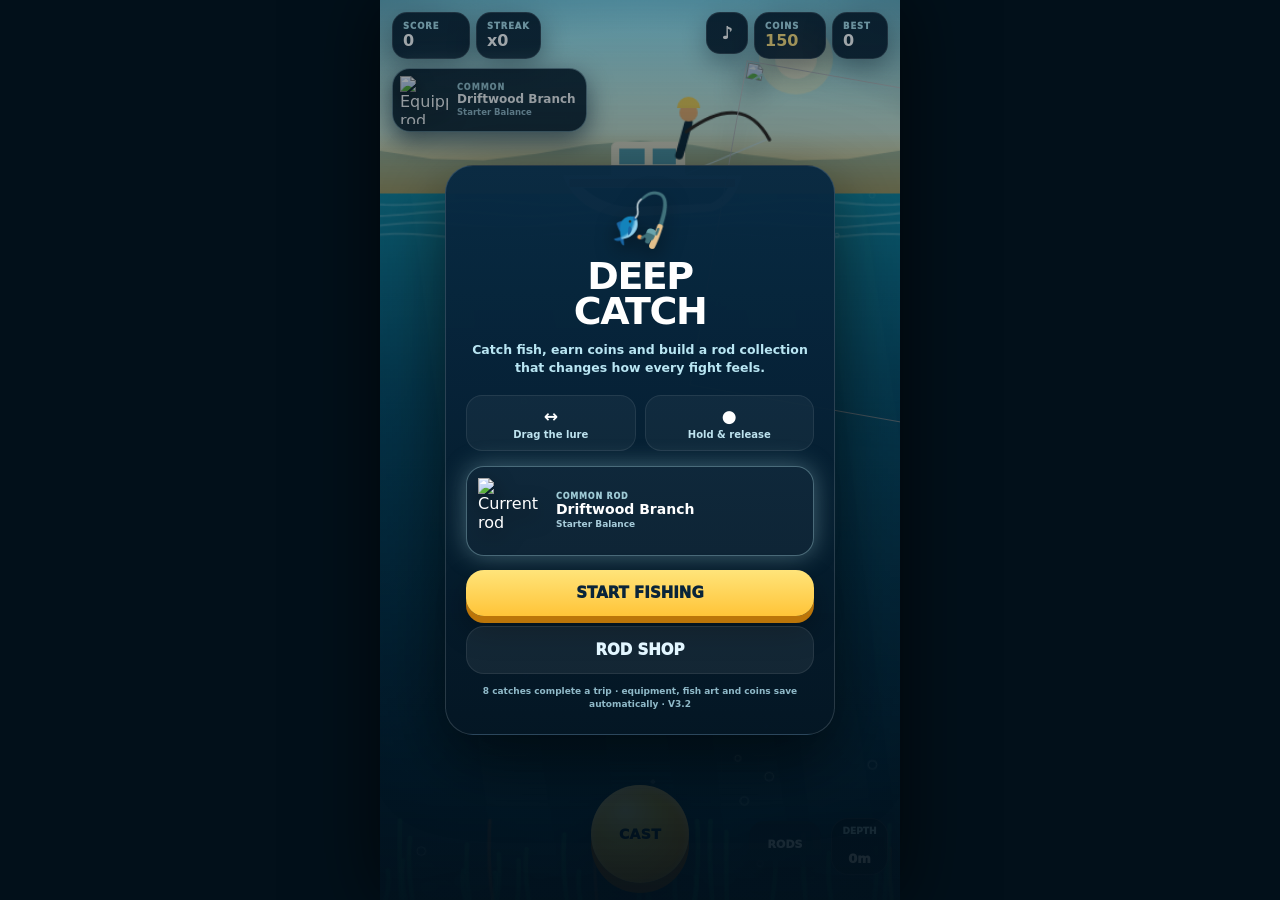
==== commit ac15dfab: "Load repaired Deep Catch fish artwork" ====
--- a/games/deep-catch/index.html
+++ b/games/deep-catch/index.html
@@ -4,27 +4,9 @@
   <meta charset="utf-8" />
   <meta name="viewport" content="width=device-width,initial-scale=1,maximum-scale=1,user-scalable=no,viewport-fit=cover" />
   <meta name="theme-color" content="#041522" />
-  <title>Deep Catch — V3.1</title>
-  <style>
-:root{--glass:#061b2de8;--line:#ffffff22;--muted:#afdce8;--gold:#ffd34f;--mint:#50e6c1;--danger:#ff6259;--rod:#9ed8e8;--rodGlow:#9ed8e855}
-*{box-sizing:border-box;-webkit-tap-highlight-color:transparent}html,body{margin:0;width:100%;height:100%;overflow:hidden;background:#02101a;font-family:Inter,ui-rounded,"SF Pro Rounded",system-ui,-apple-system,sans-serif;touch-action:none;user-select:none;color:#fff}body{display:grid;place-items:center}button{font:inherit}
-#app{position:relative;width:100vw;height:100dvh;max-width:520px;overflow:hidden;background:#075779;box-shadow:0 0 70px #000a}canvas{position:absolute;top:0;left:50%;height:100%;width:auto;min-width:100%;transform:translateX(-50%);display:block}
-#hud{position:absolute;inset:0;pointer-events:none;padding:calc(env(safe-area-inset-top) + 12px) 12px calc(env(safe-area-inset-bottom) + 12px);z-index:3}.topRow{display:flex;gap:7px;justify-content:space-between;align-items:flex-start}.leftStats,.rightStats{display:flex;gap:6px}.pill{min-width:78px;background:var(--glass);border:1px solid var(--line);border-radius:15px;padding:8px 10px;box-shadow:0 10px 28px #00101f6b;backdrop-filter:blur(9px)}.pill small{display:block;color:#a9dce9;font-size:8.5px;font-weight:950;letter-spacing:.9px}.pill b{font-size:16px;line-height:1.05}.pill.mini{min-width:56px}.pill.coins{min-width:72px}.pill.coins b{color:#ffe17f}.soundBtn{pointer-events:auto;width:42px;height:42px;border-radius:14px;border:1px solid var(--line);background:var(--glass);color:#fff;font-weight:1000;font-size:17px;box-shadow:0 10px 25px #00101f55}.soundBtn.off{opacity:.55}
-.rodBadge{margin-top:9px;display:flex;gap:9px;align-items:center;width:max-content;max-width:min(78vw,300px);padding:7px 10px 7px 7px;border-radius:18px;background:#041827e3;border:1px solid color-mix(in srgb,var(--rod) 55%,transparent);box-shadow:0 10px 26px #00101f88,0 0 25px var(--rodGlow);backdrop-filter:blur(9px)}.rodBadge img{width:48px;height:48px;object-fit:contain;filter:drop-shadow(0 8px 9px #0009)}.rodBadgeText{min-width:0}.rodBadge small{display:block;color:var(--rod);font-size:8px;font-weight:1000;letter-spacing:1px}.rodBadge b{display:block;font-size:12px;white-space:nowrap;overflow:hidden;text-overflow:ellipsis;max-width:190px}.rodBadge span{display:block;color:#9ec5d4;font-size:8.5px;font-weight:800;margin-top:1px;white-space:nowrap;overflow:hidden;text-overflow:ellipsis}
-.gameRod{position:absolute;z-index:2;right:-77px;top:96px;width:245px;height:330px;pointer-events:none;transform-origin:75% 28%;transform:rotate(14deg);opacity:.9;transition:filter .25s,opacity .25s}.gameRod img{width:100%;height:100%;object-fit:contain;filter:drop-shadow(0 10px 14px #000a) drop-shadow(0 0 13px var(--rodGlow));transform:rotate(-4deg)}.gameRod.casting{animation:rodCast .48s cubic-bezier(.2,.8,.3,1)}.gameRod.fighting{animation:rodFight .42s ease-in-out infinite alternate}.gameRod.legendary{opacity:1;filter:saturate(1.08)}@keyframes rodCast{0%{transform:rotate(14deg)}38%{transform:rotate(-7deg) translate(-12px,-2px)}100%{transform:rotate(14deg)}}@keyframes rodFight{from{transform:rotate(10deg) translateY(0)}to{transform:rotate(17deg) translateY(3px)}}
-#toast{position:absolute;left:50%;top:16%;transform:translate(-50%,-5px) scale(.98);min-width:205px;max-width:84%;padding:10px 16px;border-radius:18px;background:#041827ec;border:1px solid #ffffff24;text-align:center;opacity:0;transition:.18s;box-shadow:0 14px 32px #00101f99}.show#toast{opacity:1;transform:translate(-50%,0) scale(1)}#toast b{display:block;font-size:18px;letter-spacing:.2px}#toast span{font-size:11px;color:#bce5f3;font-weight:800}
-#hint{position:absolute;left:50%;bottom:calc(env(safe-area-inset-bottom) + 137px);transform:translateX(-50%);padding:7px 12px;border-radius:12px;background:#031724c5;border:1px solid #ffffff17;color:#d7f4fb;font-size:10px;font-weight:900;letter-spacing:.5px;opacity:0;transition:.2s;white-space:nowrap}.show#hint{opacity:1}
-#fight{position:absolute;left:50%;bottom:calc(env(safe-area-inset-bottom) + 132px);transform:translateX(-50%);width:min(78%,330px);opacity:0;transition:.18s}.show#fight{opacity:1}.fightHead{display:flex;justify-content:space-between;align-items:end;margin:0 3px 5px;color:#e9fbff}.fightHead small{font-size:8px;font-weight:950;letter-spacing:.75px;color:#b8e4ef}.fightHead b{font-size:11px}.meter{position:relative;height:16px;border-radius:12px;border:1px solid #ffffff2d;overflow:visible}.tensionMeter{background:linear-gradient(90deg,#43dfbd 0 52%,#ffd14b 68%,#ff6259 87%)}.safeMark{position:absolute;top:1px;bottom:1px;border-left:1px solid #ffffffd0;border-right:1px solid #ffffffd0;background:#ffffff0d}.safeLabel{position:absolute;left:50%;top:-14px;transform:translateX(-50%);font-size:7px;color:#d9fbff;font-weight:950}.needle{position:absolute;top:-4px;width:8px;height:22px;border-radius:6px;background:#fff;box-shadow:0 0 0 2px #082130,0 0 9px #fff;transition:left .045s linear}.subLabels{display:grid;grid-template-columns:1fr 1fr;gap:8px;margin:7px 2px 3px;color:#9ed1de;font-size:7px;font-weight:950;letter-spacing:.65px}.subLabels span:last-child{text-align:right}.staminaRow{display:flex;gap:5px}.stam{height:7px;flex:1;border-radius:6px;background:#02121eb3;border:1px solid #ffffff20;overflow:hidden}.stam>i{display:block;height:100%;width:100%;background:linear-gradient(90deg,#6beccb,#3cb4f1)}.catchProg>i{background:linear-gradient(90deg,#47b7ff,#efffff);width:0}
-#depth{position:absolute;right:12px;bottom:calc(env(safe-area-inset-bottom) + 25px);width:57px;height:57px;border-radius:17px;background:var(--glass);border:1px solid var(--line);display:grid;place-items:center;text-align:center;font-size:9px;font-weight:950;color:#bce6f1;line-height:1.25;box-shadow:0 8px 24px #00101f62}#depth span{font-size:13px;color:#fff}
-#act,#shopQuick{position:absolute;pointer-events:auto;border:0;font-weight:1000}#act{left:50%;bottom:calc(env(safe-area-inset-bottom) + 17px);transform:translateX(-50%);width:98px;height:98px;border-radius:50%;font-size:14px;letter-spacing:.35px;color:#08243a;background:radial-gradient(circle at 35% 25%,#fff9b6,#ffdc57 34%,#f7a919 72%,#ce7208);box-shadow:0 10px 0 #985004,0 18px 30px #00101fa3,inset 0 4px 9px #fff8;transition:transform .05s,box-shadow .05s,filter .15s}#act:active,#act.hold{transform:translate(-50%,6px);box-shadow:0 4px 0 #985004,0 12px 20px #00101f99}#act.fightBtn{background:radial-gradient(circle at 35% 25%,#e8fff9,#62eacb 35%,#16bda4 72%,#08796e);box-shadow:0 10px 0 #075a54,0 18px 28px #00101f99;color:#063b35}.shopQuick{right:79px;bottom:calc(env(safe-area-inset-bottom) + 33px);width:72px;height:46px;border-radius:15px;background:#0a2a41e8;color:#def4ff;border:1px solid #ffffff26;box-shadow:0 10px 24px #00101f77;font-size:11px}
-.modalScreen,.overlay{position:absolute;inset:0;display:none;align-items:center;justify-content:center;padding:24px;background:linear-gradient(#02111c5a,#02111cef);z-index:8}.modalScreen.visible,.overlay.open{display:flex}.panel,.sheet{width:100%;max-width:390px;padding:24px 20px;border-radius:28px;background:linear-gradient(#082942f8,#041725f8);border:1px solid #ffffff25;box-shadow:0 24px 70px #0009}.introPanel{text-align:center}.logoMark{font-size:52px;filter:drop-shadow(0 7px 10px #0008)}h1{font-size:38px;line-height:.92;margin:8px 0 12px;letter-spacing:-1.5px}.tag{color:#b9e6f3;font-size:12.5px;line-height:1.45;font-weight:750;margin-bottom:18px}.tips{display:grid;grid-template-columns:1fr 1fr;gap:9px;margin-bottom:15px}.tip{border-radius:16px;background:#ffffff0b;border:1px solid #ffffff14;padding:10px 8px;font-size:10px;color:#bde2ee;font-weight:800}.tip strong{display:block;color:#fff;font-size:17px;margin-bottom:3px}.currentRodCard{display:flex;align-items:center;gap:12px;padding:11px;border-radius:18px;background:#ffffff0a;border:1px solid color-mix(in srgb,var(--rod) 42%,transparent);box-shadow:0 0 24px var(--rodGlow);margin-bottom:14px;text-align:left}.currentRodCard img{width:66px;height:66px;object-fit:contain;filter:drop-shadow(0 8px 10px #0008)}.currentRodCard small{display:block;font-size:8px;font-weight:1000;color:var(--rod);letter-spacing:.8px}.currentRodCard b{display:block;font-size:14px}.currentRodCard span{display:block;color:#a7ccda;font-size:9px;font-weight:800;margin-top:2px}button.primary,button.ghost,.rodBtn,.iconBtn{pointer-events:auto}button.primary,button.ghost{border:0;border-radius:18px;width:100%;padding:14px;font-weight:1000;font-size:15px}button.primary{background:linear-gradient(#ffe47a,#ffc438);color:#09243a;box-shadow:0 7px 0 #bb7509,0 14px 30px #0005}button.ghost{margin-top:10px;background:#ffffff10;color:#e2f6ff;border:1px solid #ffffff14}.subline{color:#8fb9c8;font-size:9px;line-height:1.4;font-weight:750;margin-top:11px}
-.shopSheet{max-width:470px;padding:19px}.sheetHead{display:flex;justify-content:space-between;align-items:flex-start;gap:12px}.sheetHead small,.summaryTop small{display:block;color:#a6d2e6;font-size:9px;font-weight:950;letter-spacing:.9px}.sheetHead h2,.summaryTop h2{margin:3px 0 0;font-size:27px}.sheetHead p{margin:4px 0 0;color:#88b6c7;font-size:10px;font-weight:750}.headRight{display:flex;gap:8px;align-items:center}.coinBubble{padding:9px 11px;border-radius:14px;background:#0b2638;border:1px solid #ffffff16;color:#ffe17f;font-weight:950}.iconBtn{width:40px;height:40px;border-radius:14px;border:1px solid #ffffff17;background:#ffffff10;color:#fff;font-size:15px}.shopLegend{display:grid;grid-template-columns:repeat(4,1fr);gap:6px;margin:14px 0 5px;padding:0 5px;color:#7fa9b9;font-size:7px;font-weight:950;letter-spacing:.65px;text-align:center}.shopGrid{display:grid;grid-template-columns:1fr;gap:11px;max-height:65vh;overflow:auto;padding:4px 3px 6px 0}.shopGrid::-webkit-scrollbar{width:4px}.shopGrid::-webkit-scrollbar-thumb{background:#ffffff22;border-radius:99px}.shopCard{--tier:#9ecad5;display:grid;grid-template-columns:82px 1fr;gap:11px;padding:11px;border-radius:20px;background:linear-gradient(145deg,#071f30ee,#051621f3);border:1px solid color-mix(in srgb,var(--tier) 42%,transparent);box-shadow:0 10px 26px #0004,0 0 18px color-mix(in srgb,var(--tier) 16%,transparent);position:relative;overflow:hidden}.shopCard::after{content:'';position:absolute;inset:auto -25% -55% 15%;height:100px;background:radial-gradient(ellipse,var(--tier),transparent 64%);opacity:.08;pointer-events:none}.shopCard.equippedCard{border-color:color-mix(in srgb,var(--tier) 75%,white 12%);box-shadow:0 10px 26px #0004,0 0 24px color-mix(in srgb,var(--tier) 30%,transparent)}.shopPreview{display:flex;align-items:center;justify-content:center;border-radius:16px;background:radial-gradient(circle at 50% 30%,color-mix(in srgb,var(--tier) 18%,#15354a),#07141e 70%);border:1px solid #ffffff12;min-height:112px}.shopPreview img{max-width:76px;max-height:104px;object-fit:contain;filter:drop-shadow(0 10px 12px #000a)}.shopMeta h3{margin:0 0 3px;font-size:15px}.rarity{display:inline-block;padding:3px 7px;border-radius:999px;background:color-mix(in srgb,var(--tier) 12%,transparent);border:1px solid color-mix(in srgb,var(--tier) 35%,transparent);color:var(--tier);font-size:8px;font-weight:950;letter-spacing:.75px}.passive{margin:6px 0 2px;color:#fff;font-size:10px;font-weight:900}.shopDesc{margin:2px 0 8px;color:#9fc6d5;font-size:9px;line-height:1.35;font-weight:700}.statBars{display:grid;grid-template-columns:repeat(4,1fr);gap:5px}.barStat{height:5px;border-radius:6px;background:#ffffff0c;border:1px solid #ffffff0f;overflow:hidden}.barStat i{height:100%;display:block;border-radius:6px;background:var(--tier)}.cardFooter{display:flex;justify-content:space-between;align-items:center;margin-top:9px;gap:8px}.priceTag{font-size:12px;font-weight:1000;color:#ffe17f}.ownedTag{color:#8ef2ce;font-size:10px;font-weight:1000}.rodBtn{border:0;border-radius:13px;padding:9px 12px;font-size:11px;font-weight:1000;min-width:84px}.rodBtn.buy{background:#ffd34a;color:#082339}.rodBtn.equip{background:#1fd1aa;color:#062e2a}.rodBtn.equipped{background:#ffffff12;color:#d9eff8;border:1px solid #ffffff18}.rodBtn:disabled{opacity:.55}.shopCard.lockedCard .shopPreview img{filter:grayscale(.18) brightness(.78) drop-shadow(0 10px 12px #000a)}
-.summarySheet{max-width:390px}.summaryTop{text-align:center}.summaryTop p{margin:7px 0 0;color:#b8d8e7;font-size:11px;font-weight:700}.summaryRod{display:flex;align-items:center;gap:10px;margin:15px 0 0;padding:10px 12px;border-radius:16px;background:#ffffff09;border:1px solid #ffffff13}.summaryRod img{width:56px;height:56px;object-fit:contain}.summaryRod small{display:block;color:#9cc4d4;font-size:8px;font-weight:950;letter-spacing:.7px}.summaryRod b{font-size:13px}.summaryStats{display:grid;grid-template-columns:1fr 1fr;gap:9px;margin:13px 0}.sumCard{padding:12px 9px;border-radius:17px;background:#ffffff0a;border:1px solid #ffffff14;text-align:center}.sumCard small{display:block;font-size:8px;color:#a7d0e1;font-weight:900;letter-spacing:.7px}.sumCard b{font-size:23px}.summaryActions{display:flex;flex-direction:column;gap:9px}
-@media(max-width:385px){.pill{min-width:69px;padding:7px 8px}.pill b{font-size:14px}.pill.mini{min-width:48px}.soundBtn{width:38px;height:38px}.rodBadge{max-width:74vw}.gameRod{right:-88px;width:225px}.shopCard{grid-template-columns:75px 1fr}.shopPreview{min-height:105px}}
-@media(orientation:landscape) and (max-height:600px){#app::after{content:'Rotate back to portrait for the best experience.';position:absolute;inset:0;display:grid;place-items:center;background:#03141fe8;z-index:30;text-align:center;font-weight:900;padding:30px}.overlay,.modalScreen{display:none!important}}
-
-</style>
-  <!-- Deep Catch public verification trigger: 2026-08-18 -->
+  <title>Deep Catch — V3.2</title>
+  <link rel="stylesheet" href="style.css?v=3.1" />
+  <!-- Deep Catch repaired fish artwork: 2026-08-18 -->
 </head>
 <body>
 <div id="app">
@@ -87,7 +69,7 @@
       </div>
       <button class="primary" id="play">START FISHING</button>
       <button class="ghost" id="openShop">ROD SHOP</button>
-      <div class="subline">8 catches complete a trip · equipment, fish art and coins save automatically · V3.1</div>
+      <div class="subline">8 catches complete a trip · equipment, fish art and coins save automatically · V3.2</div>
     </div>
   </div>
 
@@ -130,231 +112,9 @@
     </div>
   </div>
 </div>
-<script>
-window.ROD_ASSETS={"driftwood":"[data-uri]"};
-</script>
-<script>
-window.FISH_ASSETS_DATA=window.FISH_ASSETS_DATA||{};window.FISH_ASSETS_DATA['aqua-turtle']="[data-uri]";
-
-window.FISH_ASSETS_DATA=window.FISH_ASSETS_DATA||{};window.FISH_ASSETS_DATA['inferno-fangfish']="[data-uri]";
-
-window.FISH_ASSETS_DATA=window.FISH_ASSETS_DATA||{};window.FISH_ASSETS_DATA['leviathan-whale']="[data-uri]";
-
-window.FISH_ASSETS_DATA=window.FISH_ASSETS_DATA||{};window.FISH_ASSETS_DATA['moon-catfish']="[data-uri]";
-
-window.FISH_ASSETS_DATA=window.FISH_ASSETS_DATA||{};window.FISH_ASSETS_DATA['neon-barracuda']="[data-uri]";
-window.FISH_ASSETS_DATA=window.FISH_ASSETS_DATA||{};window.FISH_ASSETS_DATA['reef-glider']="[data-uri][... ELLIPSIZATION ...]G0WN8MTkuDYnMGksbv+kGyAB6zfsS6ZTH7ZxFAHIoWBTZ/l2SMiWbhSADelQTFkww96nPBZYOi7+1M0Zoljob3ghKdAOvd9RtJxnrgOxuifOem/5GJxrQoNAcccCrJ2ISJ20FRrgowy74PT2Tjb+9ZR0qCYpVoicaV80EcNn67TgupQTx7eXElAaoA+i6z28UPvPLaK8/fsEJpUGwbLAXuLD4XoMDyz5GMiWY2JxQtKF7R0h5bdbOLt6AIqANWu+YrMqXA2+FbAYA479U5p961ADzW/p7h52mcKwBwDhi431Ay1ruWgm+NVveY7UnydPhCAPWA3+4TksP6w1UQFNjlC24GLQYQBWSTp/7hpzNDKgjOofOQm1SKAkQBLH7++OGzimsxVlA4IBQMAACwKwCdASp9AFIAPqFEmEkmJCKhMf7LCMAUCWwAyQhpB9ST7C/nfG71o82eT5z555P8v6gPMA5x3mE/bH1dP9J+3fuW/t/qDf1//j9Zr6AH7D+nP7Gn9n/4X7i+0//9vYA/+nqAcJL/Ve1P7T/Nfye/NpB3PvkjO3+eZazJEVRaAHi2Z5nr32CP1x64fpB/rk4A6JgU8QWwdUG4uP4vIti6Q1k6CyCxduoDUGCVJ/[base64]/sdCZyX3gqij80IjA4mnvzsz7Xy/Z3BcYT1SYbdmSZ7Mpp4wSneQbW9eXSxvgPam1mBDF3ZE7HwxMFWUJA6HXjxByLV2oR9CcArjkpGKvEmJkhs83m2Kuo8TJVE5Qv32YcBoQDaGD9jfjONcltpMlQp8lbfaBDY7oS4MyD1aejhku7FwG80yhw4eawRF9SGLKPR76+oNs/fAfvHzHrQeaAW4jC8yt3r97liKEKIKbuJydPSTcBWtbiU/cF360BLtokjEt4wJdf+ZxOSVMrZ/d6kjXXfNOrqFqa0qFVzzQe3tNBvxiXoupPT4//ZiIxLGAFz8qxj2vvTBWhmIzGtQIW8rYq+ACT8qT84PK2HldeH6dJeszxQ0tmjbt/+2nvSYeqhwn0mnidL2EzrN7gMuCxltnw2TGes1eBV2a8ObUeLeJpxF1/KliEH6J5SEE+r0UE3AjFoDXOO/[base64]/4r9phd++dtVqfEFv+qsmaiyncAgmfpJJCfttlLASezFAGLVgyJQcAf3bx0rHIKYD5yDDIqN+KainpLzlxojFloq9fMpkwOiGIeGER1lTKQbFS/[base64]/xg/zKtCb8+GdvmHhRLwY2fS3nhoUWiMRzveB9pbPEBwcE4v0die9Yt6G8bmFRLS46I8ocAZx7ER4//XC3r6T3XXPaZ9tVnkXUCts4KqDcdxXSGtdJV5hm5qqaN6ih/63xElmf7HInFEx9lVtA3/3P9OGGFR1BifTnA5Pc16fK5ZZSxA1l916zyfLvz6fp9i6oAUTk3s+64EdD5MlJqybGwoqE53nzLJCs992fXAwoMfvuTGW7hItBx9IaR2bNuLTaqXy8vUl+vjM/8mILI/++pYaq4p54OQypwntdH+Ay27EKowvlx/OGz1p1Z6Pbej0O6O8l6/Zr3Z5yYZObKAaiw9/1a1QHMPiXPXtFaNR+f5AioXs8FAr/ZCOjc4ZldgGaXVVnBFc/fjUncvWSt004DKFHgA10VZAYq4mvGXRX87o0Q2mZSle+sxuzR3kCICFueWvdHAb9CTgG+eRcjpAyiWpI8sVN2TFwwmlh7L/FpdMSQ2xyget97Y/xtOv96wlAAKXG6OjyQgYPho9kaDJ5w7BglCyVNNj2WYKBDzvWnJHUutG5gXsyN6M+EwU2rK5mIKSFKyugIrt1hMbTGc3CWaD3JEto+f6rosUw8trgfAftsTYuiBnaPtOfYUzIpXB6iBXR8lbUtZUYLXKLCDnaa/avAJrPu1v2cE5iuwkNEtFYEx8PWsY8/+oJAKktOhlxn18CU+DqlVaetURDfLWIrcpwnIT+gTx5Jy2Js0b5eQJYYnn+pf6uircm/6D41C2sIwaPmoEnz3Rc39h8x9vgLYtSyS9X0jAONCLEYx22dnLbMI8qAPkju7z1QGAXBk8D6iP+PYz1PCCnQEMX/mJdWkGvIpxZkctRg8B+yKn6VKBDnqIhCrNypNcUQbFB+Ko+eWNccGxdihXv8pBo5LOA7VfQJHrX2EJPd3RzMw8xtoH9Wef+uHrFYx5BDvoSYTvPazW5PSEgZfhenS+xnV5gBmUiZHfcOQbSF9JEzu0i0Ym7CBaXDHNcdhP65ys2aQtw8ZoGCDr9aFWH8/WPnRUZmqQA4bZwXNWlUxVEV7qBzZI2flbqFbZj1vY7ZteObg4rGjORk2SpvmOFx4Saaqs2ZRV5GVfULat30JzQR3zxzii74OZ0Pl8/0Bw8qZWYnXIdxR3CRJfZA+yG7Ge0bj6LZjmHvS030jUyPa8CHWykcQaU9ixhFBw/mxIq8dOM/XlL3jTZfG8oLD5O6d2y+Pq4cTAkvRez5Q7oPfZI5+v0v8B07raZK1r3HuET3hqdngOMqmEpp2VKFQDQzo/Mb+DUEp0azaBkzrS/BHIiF7nDitvQtpVC+DgUGBNDMF8XZwvc21efhz1MesPM060+Ksr4ZCrHACir3sXut149as/o3su4FyFZNDZxTv32HPD3odtS1VJl01ww66Q/o9LB6E8IF0xN27r5RJhTmwNBW3JQ8LIpI144ZzaSO9wZrpNeZCkJECVSgvXymRqY4KmvzjMHkfeG6Q+FV5xNtE6Tp1jX/9V4vc+sygXPOc2znzrw4H3KlJV00TdBjQXQbquMrxkDG5Y5/K5ZuJgyKZfFmBiUWoa+3FIiD96fAKi0PaVbrS//euUaRcArG8nu+aXUtvbHfSN8yjIWJUQH5krgtjpBLGToslqEAMMJqf5TIboBq6TX1EyUiEidvgtvDQRi6whzCLQjJPv1j/Q4DSyIRnYKIe6y3YJ894y4WHA1WUwLneCkllbBdMzaPGT0O+7WmogkFXNpR/FdimcIXfg9Sw2Xq+zPnpdVGfHAgabcvhxtf8fbGOVx3st/CoLpE85etKssH/+EGDIajX2xux6NKxTdYJmE7PzltMe5WfNg1VVeBcYc8OlgPaAqWf1UxXSj5NYbpUkfrdbcEc0p96Wr92xI3HNjcIQKZUxz8VV68PljYNyO95A9VfFYdb/LjkUqRYlPPAAiYqgJdoBRDQvim+7vkW5WkFmLbidPoLQxKN098fCQ0NnkgU9BEmS5c55I440vBeICBeofBAk2Q6IF/GR7LopMEnLUlWl6MGnL0TJqQ0J3hdag0wJFN/Rg5C9MhtA1vZrh1EY+87ZYo9xklWpNt9+4TXS33TvKyHB0acrJQ5naVzHxHqTNXnMTXI56WMREQBiqj6PwIIhxnKKKb/w3/v//pQnXkWcrT5K/LANDfTvW+1MBG0RQlq/ShH5N3XSxdIK/k3/2Scno0HqldADt6jx68jPbkfa7z77D+TPNsG8mQ7LxjX/6KOyDZt297sTGAdKkFKmIazBmDkcvON159FfhgTGHAB8B6Fbm4YAOZAAAA==";
-window.FISH_ASSETS_DATA=window.FISH_ASSETS_DATA||{};window.FISH_ASSETS_DATA['rose-snapper']="[data-uri]";
-
-window.FISH_ASSETS_DATA=window.FISH_ASSETS_DATA||{};window.FISH_ASSETS_DATA['spike-puffer']="[data-uri]";
-window.FISH_ASSETS_DATA=window.FISH_ASSETS_DATA||{};window.FISH_ASSETS_DATA['sunstripe-runner']="[data-uri][... ELLIPSIZATION ...]PzPlMfJeaBGIAtOf9Ctp0doFyfDBtCs+9/cIAB7Lxmh5tDAvXBFAPNB/zzdJxmg9zhjTj1f9wGw4MMQ7BTxOYSgQuRF8MUA8gFVu/odkjNaDorH+dAw56Z0l1aOhaO0zprzE9zulGUC8AEN2fGQCyRSi9RAyvLvQjt897tFQGkCxWIyWw8TVRJsCoApg1La3/0mSKUSrmnHy0z/x3xr6DId4QVGP0xjygl0JXwYg6gD0X+PslyawPlilkn3XOejsV+ZRNC/q32PMMY4eIlIKAFEFgJHrnfXiX2ypWYohBCvCyMcFAESagsNck6I1YuDh8GUBEPUOAKZZZI8/zRqkArE+GfOtCCNfGa6CUj22Y5aT+JU6Ka9e1DsAV1loQMvL7xr70zv3X3DIb4xF2M3z4cuBx+nMGjFyS2hr6qXmN2Ss++9bWl3iG5tsvtmmG6209HwzDKwBwPx/MhQJ6SopCx53MGuU+G1fJy2DoN/vTKRlm/[base64]/b8l4xGBh4DXx5Esch7ZDCLYUn41ol2vM8pvBReMe9PDAy8E83BCWa4NCODJfttGiflAR4dh/xDxiz9MhwVdJhvUuAzUChm/pqB1jW3uKYADyx0azeZunklfCvggJGn/UqSb/SvABSb0Ub3h0Ax/A2GwJvhS4AoMO8Ff5DketBWQBTov+NDfxu/[base64]/i790Y1emiNJbS9DvmAc6nzAftd61noo9AD+0/7HrLfQA8un2Pv7F/0v3M9rXNEf5v20/4rwf8nvy2SNzv5LMAL2P5ksBDSPxpPufFNwRHhv+ZewB4pGdx6f9gb+cf27rOful7JP66usHvdLKqXsKrG5lk3p5RI97M2eyBGYdb6MLSIOXVLvpCzop94/5TbaznjnKtU+ns+H8krZWg/USV8ehQDCgpQ+agEyTJvsjPIGsjDb+k/c3Oux8AuUcjBYGBYEWKxra63l5/I3JfpjQ2uNH/2cktQNKIQJSGIMoSYHb8xun5btG/e2zGtxkaOsU2n21xTA+EM4n8W8QhyrflSCcec54fDCKiQLuiiaohpecqsS8nJmwTpKYdOjzaQGxaiKj8nXrJaV4IjZB2mx+MU/[base64]/CyQvBivfeacKSKZ7hDS4KiYiUU/nsQWrIRVlutDGMb9ijq4pzQxLf7NqfVqvuMV98WJ/O6/[base64]/pS0QlPZILe1G+sWmug1kjHtemDCcfx7EiClBCBb9QqBnPS+yv77nLiNQVu5mLC5gw0OxuhJgUCT07NaXfOaspXDkx/6JB3jGuwX70wih7MLKdaKdM3CZyjgk5UYr52lo9ThmYItvi2pX0dsAQz0zfVDugF6/mYJp007/25MazOGdWS4mBq3U0w7A0ngrgJYW/R05Gc5uC3fdIjU6TCOdwVMvnm1HJuka6zjUIpliE72zAX57lNrrEF8SIWA5YNKAu8HNy/kU2fAC7DB4fxphWEt48l5dLEkbCurq+V766uv8QrBi3Skpc4x7ASniybEZeRn6jd5YdCyCLfTWg509byWT5N9O5CFEr/yf+VUylQifOxAV4Jj2FhGGwUNQ5Fw+f8SloWXzPO9s68tSuhylVtXCABKCo6dcDrOvrNxjpdqP0u1aPvZYt2bfa7TxSQQN1HmUphh++RSxQoUkeTynljvVB708bvukqgmXXXTqKcWeepNyTVzMoaPL349mFHZd3pziFlAJn8tILu5L8RhY4+w4dmjaeX9jPS1l8oSE/A02M8v8+rhbKYPhkCGfrQOmBbv19Cd1yKgcr1mAlQv4p27BiXjTidy5zqBp3vIJqm24/3FMONALeC4eHTwkMnd47ZGY6hWnNwj9RPvPVPvweqMsnmMdQVtbOWGf53qEdYFIKfVyEzkyj3dieth1SBHLTlPfm4k1PoRq+/AgX0EtFQij9FrlOKST7Ot1ireJq2IBAdQPsiXs4uaGjbkbiQi4Y/bkxht/k1vFVZjioet27qioyCjhy798EwHvw6FpU1ix/uPHDmWMp/dy1qrAEJNRUlDHbanbxYn9RX21J04AaW+C03+NjrGYH5Pw8kN6sG+if8gdwzDH1CrITXSlWlCCiOx1rndqtgICPDl7JU51eYW37/cRRETX6nr7k/ktEAGwZjDV+u8xRfvqi0X5WSvKUIOzQNxa3pEbrffdp04Y+AKzjJw7C+Fd27tmV6pOQh9nFPHlP8wS7mYi+wn8ZNE6D95MqTE/xN/2FzzH/Hgk1lVcg6If0A8dS5DzCgRZ/wEaCk03pad+h4h50KZv2/QyTgKxfcA3v7XJWZPfT+SzOIwYRQgXlQ8omBMgC1GXQNsuKWlb34BeFXCR1bpPj1sRxibEKUGlvYgTQfwiD/N+/V6P2jhxl/[base64]/bipTfZO8Qwf5cP/5DYqkzpvKEuXaE2kDkaFuDVXqERfI8OjxoAvyFX97/tS0Iojzge5gCe5JSF43jTEy68rTzKZ0hl73/R4uBAvEjaXp6e16HN+yaKmxb6cqKUdMONt1wo5nsoyIH+z3CHgruOhJvZKBrpO4HWw9g+o7PD7K2M081uOLrdKLDfwQDCdxZz1tFRa9Zx+8ZX20+nEe3/x5C6GLNCYdfSInVAP2SP6OT+IPhnjtVXeIcKeDkllRiv/zdpHXGG98x2GVacQKO37KRsTdtdWFI2/REXufly8A1vLhYNDh/KvkdqaR2oC/wC5bv5syPCjCaGcUbRUr64YpTAH2YHL9pRYO8rxS+Dha+nE5yr8+v6cdDe23zD9bI0WNc/v9iKH3uNEL1mXobZqANZnm6iZQmUQnkmZKPCcFSMlKdHp9Nr9p5njtAVyEJGvWNMeckHRVluYmGk7ARPXPFTq6X1cN6sH3ZmZfr7ZBbNzJ5SkelstRCB2QUGaBrPa1fuQLngoIYBTmqXRrln/8G2CA6hU9YEzlRveaLoyByz0qfzEG6fk5QuJizEXu8YJ5juqRgQkNJg7ZcQ7MtXanBLvU8puKkwFfWmK3RkknYDDXSnzjGdTk+yXxd0qFOksqm48ul/OvrIHjWOsgGVYogF+nSHLay3XHyUtu9WBVDTArXXJf8Qiy65cN4cAJ3A6Lej9nQrbxksWsAU3YstW/fd/M68K1ZQZ+9RP/[base64]/tNFyhqWZYqwmmeUjHQeAaY0mDHY/XnHgTJp0ehbZz8+HIyJTYgSoSmm2h7McoYF3Ki1fyWiUr5EV9LajD18BPs6LONockN99PITxdxtB3JP9kWrvcIqwd0aM93W7B54XZ7Xt5lPx+LXoK4g4UO4na5wAAAAA==";
-window.FISH_ASSETS_DATA=window.FISH_ASSETS_DATA||{};window.FISH_ASSETS_DATA['yellowfin-jack']="[data-uri]";
-
-</script>
-<script>
-(()=>{
-'use strict';
-const $=id=>document.getElementById(id);
-const c=$('c'),ctx=c.getContext('2d');
-const W=450,H=800,WATER=172,TAU=Math.PI*2;
-const cl=(v,a,b)=>Math.max(a,Math.min(b,v)),rnd=(a,b)=>a+Math.random()*(b-a),lerp=(a,b,t)=>a+(b-a)*t;
-
-const ui={
- score:$('score'),combo:$('combo'),best:$('best'),coins:$('coins'),shopCoins:$('shopCoins'),sound:$('soundBtn'),
- rodBadge:$('rodBadge'),rodName:$('rodName'),rodTier:$('rodTier'),rodPassive:$('rodPassive'),rodThumb:$('rodThumb'),
- intro:$('intro'),introRodCard:$('introRodCard'),introRod:$('introRod'),introRodName:$('introRodName'),introTier:$('introTier'),introPassive:$('introPassive'),
- gameRod:$('gameRod'),gameRodImg:$('gameRodImg'),toast:$('toast'),toastTitle:$('toastTitle'),toastSub:$('toastSub'),hint:$('hint'),
- fight:$('fight'),fishName:$('fishName'),safeMark:$('safeMark'),tensionNeedle:$('tensionNeedle'),staminaFill:$('staminaFill'),catchFill:$('catchFill'),
- act:$('act'),depth:$('depthM'),shopQuick:$('shopQuick'),play:$('play'),openShop:$('openShop'),shop:$('shop'),shopGrid:$('shopGrid'),closeShop:$('closeShop'),
- summary:$('summary'),again:$('again'),summaryShop:$('summaryShop'),sumScore:$('sumScore'),sumCoins:$('sumCoins'),sumStreak:$('sumStreak'),sumRare:$('sumRare'),sumTitle:$('sumTitle'),sumSub:$('sumSub'),sumRodImg:$('sumRodImg'),sumRodName:$('sumRodName')
-};
-
-const tierColors={Common:'#9ecad5',Uncommon:'#58e2b2',Rare:'#5aa8ff',Epic:'#b478ff',Legendary:'#ffc34b',Mythic:'#ff536c'};
-const rods=[
- {id:'driftwood',name:'Driftwood Branch',tier:'Common',price:0,img:ROD_ASSETS.driftwood,passive:'Starter Balance',desc:'A handmade branch rod. Forgiving enough to learn the rhythm of a fight.',stats:{bite:.94,pull:.94,stability:.94,luck:0,coins:1,score:1}},
- {id:'angler',name:'Harbour Classic',tier:'Uncommon',price:300,img:ROD_ASSETS.angler,passive:'Steady Hand',desc:'Wider sweet spot and calmer tension for reliable everyday fishing.',stats:{bite:1,pull:1,stability:1.07,luck:.02,coins:1.02,score:1.02}},
- {id:'voyager',name:'Voyager Tide',tier:'Rare',price:800,img:ROD_ASSETS.voyager,passive:'Deep Scout',desc:'Balanced offshore gear with a meaningful boost to rare-fish encounters.',stats:{bite:1.05,pull:1.07,stability:1.06,luck:.07,coins:1.05,score:1.06}},
- {id:'storm',name:'Storm Pulse',tier:'Epic',price:1500,img:ROD_ASSETS.storm,passive:'Line Guard',desc:'Electrical precision keeps the line stable when strong fish surge.',stats:{bite:1.08,pull:1.12,stability:1.16,luck:.10,coins:1.07,score:1.10}},
- {id:'inferno',name:'Inferno Fang',tier:'Epic',price:2200,img:ROD_ASSETS.inferno,passive:'Power Reel',desc:'Aggressive reeling speed with a higher score ceiling. Less forgiving than Storm Pulse.',stats:{bite:1.10,pull:1.20,stability:1.09,luck:.11,coins:1.10,score:1.17}},
- {id:'void',name:'Void Whisper',tier:'Legendary',price:3200,img:ROD_ASSETS.void,passive:'Deep Lure',desc:'Draws unusual species from the deep and shortens the wait before a bite.',stats:{bite:1.17,pull:1.15,stability:1.14,luck:.19,coins:1.13,score:1.14}},
- {id:'solar',name:'Solar Crown',tier:'Legendary',price:4600,img:ROD_ASSETS.solar,passive:'Treasure Hunter',desc:'Elite all-round control with the best coin return among high-tier rods.',stats:{bite:1.15,pull:1.22,stability:1.22,luck:.20,coins:1.22,score:1.18}},
- {id:'shadow',name:'Shadow Reaper',tier:'Mythic',price:6500,img:ROD_ASSETS.shadow,passive:'Apex Predator',desc:'Endgame equipment with supreme control, rare-fish odds and reward potential.',stats:{bite:1.21,pull:1.27,stability:1.28,luck:.28,coins:1.25,score:1.26}},
-];
-const rodMap=Object.fromEntries(rods.map(r=>[r.id,r]));
-
-const FISH_ASSETS=Object.fromEntries(Object.entries(window.FISH_ASSETS_DATA||{}).map(([id,src])=>{const img=new Image();img.decoding='async';img.src=src;return[id,img]}));
-
-const species=[
- {id:'yellowfin-jack',n:'YELLOWFIN JACK',v:42,size:.82,speed:47,body:'#5da6a0',accent:'#ffe36e',weight:27,pull:.73,stam:.82,rare:0,sprite:FISH_ASSETS['yellowfin-jack'],spriteScale:1.02},
- {id:'rose-snapper',n:'ROSE SNAPPER',v:68,size:.90,speed:41,body:'#ee7791',accent:'#ffd1d8',weight:23,pull:.86,stam:.94,rare:0,sprite:FISH_ASSETS['rose-snapper'],spriteScale:1.02},
- {id:'reef-glider',n:'REEF GLIDER',v:96,size:.95,speed:52,body:'#2ec0cd',accent:'#ff9c59',weight:18,pull:.97,stam:1.02,rare:0,sprite:FISH_ASSETS['reef-glider'],spriteScale:.98},
- {id:'moon-catfish',n:'MOON CATFISH',v:138,size:1.02,speed:38,body:'#7d6ec4',accent:'#f3afcf',weight:14,pull:1.08,stam:1.12,rare:0,sprite:FISH_ASSETS['moon-catfish'],spriteScale:1.02},
- {id:'sunstripe-runner',n:'SUNSTRIPE RUNNER',v:225,size:1.06,speed:60,body:'#26c5b2',accent:'#ffd948',weight:9,pull:1.28,stam:1.22,rare:1,sprite:FISH_ASSETS['sunstripe-runner'],spriteScale:1.05},
- {id:'spike-puffer',n:'SPIKE PUFFER',v:320,size:.92,speed:56,body:'#8f57ff',accent:'#ffcb52',weight:7,pull:1.22,stam:1.31,rare:1,sprite:FISH_ASSETS['spike-puffer'],spriteScale:.94},
- {id:'aqua-turtle',n:'AQUA TURTLE',v:410,size:1.18,speed:28,body:'#39d8d6',accent:'#9fe7ff',weight:5,pull:1.36,stam:1.40,rare:1,sprite:FISH_ASSETS['aqua-turtle'],spriteScale:1.08},
- {id:'neon-barracuda',n:'NEON BARRACUDA',v:720,size:1.22,speed:73,body:'#135a88',accent:'#7df0ff',weight:3,pull:1.56,stam:1.52,rare:2,sprite:FISH_ASSETS['neon-barracuda'],spriteScale:1.16},
- {id:'leviathan-whale',n:'LEVIATHAN WHALE',v:1050,size:1.42,speed:26,body:'#2f7cff',accent:'#c7f4ff',weight:2,pull:1.68,stam:1.72,rare:2,sprite:FISH_ASSETS['leviathan-whale'],spriteScale:1.52},
- {id:'inferno-fangfish',n:'INFERNO FANGFISH',v:1500,size:1.24,speed:79,body:'#26252c',accent:'#ff8a2a',weight:1,pull:1.88,stam:1.84,rare:3,sprite:FISH_ASSETS['inferno-fangfish'],spriteScale:1.14},
-];
-
-let soundOn=true,audio=null,noiseGain=null;
-function ensureAudio(){if(!soundOn)return;try{audio||=new(window.AudioContext||window.webkitAudioContext)();if(audio.state==='suspended')audio.resume()}catch{}}
-function tone(f=440,d=.08,type='sine',vol=.025,slide=0){if(!soundOn)return;try{ensureAudio();const o=audio.createOscillator(),g=audio.createGain();o.type=type;o.frequency.setValueAtTime(f,audio.currentTime);if(slide)o.frequency.exponentialRampToValueAtTime(Math.max(40,f+slide),audio.currentTime+d);g.gain.setValueAtTime(vol,audio.currentTime);g.gain.exponentialRampToValueAtTime(.0001,audio.currentTime+d);o.connect(g);g.connect(audio.destination);o.start();o.stop(audio.currentTime+d)}catch{}}
-function haptic(v){try{navigator.vibrate?.(v)}catch{}}
-function oceanBed(){if(!soundOn||noiseGain)return;try{ensureAudio();const sr=audio.sampleRate,b=audio.createBuffer(1,sr*2,sr),data=b.getChannelData(0);for(let i=0;i<data.length;i++)data[i]=(Math.random()*2-1)*.18;const src=audio.createBufferSource(),filter=audio.createBiquadFilter(),g=audio.createGain();filter.type='lowpass';filter.frequency.value=540;g.gain.value=.018;src.buffer=b;src.loop=true;src.connect(filter);filter.connect(g);g.connect(audio.destination);src.start();noiseGain=g}catch{}}
-function setSound(on){soundOn=on;ui.sound.classList.toggle('off',!on);ui.sound.textContent=on?'♪':'×';if(on){noiseGain=null;ensureAudio();oceanBed();tone(520,.06,'sine',.018,80)}else if(noiseGain){noiseGain.gain.value=0;noiseGain=null}}
-
-const PROFILE_KEY='deepCatchRodsV3';
-function loadProfile(){
- let best=0;try{best=+(localStorage.getItem('deepCatchV2Best')||localStorage.getItem('deepCatchBest')||0)}catch{}
- try{
-   const p=JSON.parse(localStorage.getItem(PROFILE_KEY)||'null');
-   if(p&&Array.isArray(p.owned)&&p.equipped){
-     p.coins=Math.max(0,+p.coins||0);p.best=Math.max(best,+p.best||0);return p;
-   }
-   const old=JSON.parse(localStorage.getItem('deepCatchRodsV1')||'null');
-   if(old&&Array.isArray(old.owned)&&old.equipped){return {coins:Math.max(0,+old.coins||0),best:Math.max(best,+old.best||0),owned:old.owned.filter(id=>rodMap[id]),equipped:rodMap[old.equipped]?old.equipped:'driftwood'};}
- }catch{}
- return {coins:150,best,owned:['driftwood'],equipped:'driftwood'};
-}
-let profile=loadProfile();
-function saveProfile(){try{localStorage.setItem(PROFILE_KEY,JSON.stringify(profile));localStorage.setItem('deepCatchV2Best',String(profile.best))}catch{}}
-function rod(){return rodMap[profile.equipped]||rods[0]}
-
-let state='menu',score=0,streak=0,bestStreak=0,catches=0,rareCaught=0,coinsWon=0,hold=false,pointerX=W*.52,last=0,time=0,shake=0,toastTimer=0,hintTimer=0,runDone=false,biteLock=0;
-let hook={x:W*.52,y:WATER-1,vy:0,wobble:0},targetFish=null,tension=.28,catchProgress=0,fishStamina=1,fightTime=0,safeTime=0;
-let fish=[],bubbles=[],particles=[];const plants=[],rocks=[];
-for(let i=0;i<28;i++)plants.push({x:rnd(-5,W+5),h:rnd(20,75),phase:rnd(0,TAU),kind:Math.random()<.76?0:1});
-for(let i=0;i<17;i++)rocks.push({x:rnd(-15,W+15),y:H-rnd(8,31),r:rnd(6,18),a:rnd(.25,.75)});
-
-function statPct(v,min=.9,max=1.3){return cl((v-min)/(max-min)*100,8,100)}
-function currentColor(){return tierColors[rod().tier]||tierColors.Common}
-function applyRodTheme(){
- const r=rod(),color=currentColor();document.documentElement.style.setProperty('--rod',color);document.documentElement.style.setProperty('--rodGlow',color+'66');
- ui.rodName.textContent=r.name;ui.rodTier.textContent=r.tier.toUpperCase();ui.rodPassive.textContent=r.passive;ui.rodThumb.src=r.img;
- ui.introRod.src=r.img;ui.introRodName.textContent=r.name;ui.introTier.textContent=r.tier.toUpperCase()+' ROD';ui.introPassive.textContent=r.passive;
- ui.gameRodImg.src=r.img;ui.gameRod.classList.toggle('legendary',r.tier==='Legendary'||r.tier==='Mythic');
- ui.sumRodImg.src=r.img;ui.sumRodName.textContent=r.name;
-}
-function updateHUD(){ui.score.textContent=score;ui.combo.textContent='x'+streak;ui.best.textContent=profile.best;ui.coins.textContent=profile.coins;ui.shopCoins.textContent=profile.coins;ui.depth.textContent=Math.round(Math.max(0,(hook.y-WATER)/5.7))+'m';applyRodTheme()}
-function showToast(a,b,d=1.35){ui.toastTitle.textContent=a;ui.toastSub.textContent=b;ui.toast.classList.add('show');toastTimer=d}
-function showHint(t,d=1.8){ui.hint.textContent=t;ui.hint.classList.add('show');hintTimer=d}
-function updateFightUI(){const safeW=cl(20+(rod().stats.stability-.94)*80,20,48);ui.safeMark.style.left=(52-safeW/2)+'%';ui.safeMark.style.width=safeW+'%';ui.tensionNeedle.style.left=`calc(${cl(tension*100,0,100)}% - 4px)`;ui.staminaFill.style.width=cl(fishStamina*100,0,100)+'%';ui.catchFill.style.width=cl(catchProgress*100,0,100)+'%'}
-
-function renderShop(){
- ui.shopGrid.innerHTML='';ui.shopCoins.textContent=profile.coins;
- rods.forEach(r=>{
-   const owned=profile.owned.includes(r.id),equipped=profile.equipped===r.id,color=tierColors[r.tier];
-   const card=document.createElement('div');card.className='shopCard '+(equipped?'equippedCard ':'')+(owned?'':'lockedCard');card.style.setProperty('--tier',color);
-   const statBars=[statPct(r.stats.pull),statPct(r.stats.stability),cl(r.stats.luck/.28*100,4,100),statPct(r.stats.coins,1,1.25)];
-   card.innerHTML=`<div class="shopPreview"><img src="${r.img}" alt="${r.name}"></div><div class="shopMeta"><h3>${r.name}</h3><span class="rarity">${r.tier.toUpperCase()}</span><div class="passive">${r.passive}</div><div class="shopDesc">${r.desc}</div><div class="statBars">${statBars.map(v=>`<div class="barStat"><i style="width:${Math.round(v)}%"></i></div>`).join('')}</div><div class="cardFooter">${owned?`<div class="ownedTag">${equipped?'ACTIVE':'OWNED'}</div>`:`<div class="priceTag">🪙 ${r.price}</div>`}<button class="rodBtn ${equipped?'equipped':owned?'equip':'buy'}" ${equipped?'disabled':''}>${equipped?'EQUIPPED':owned?'EQUIP':'BUY'}</button></div></div>`;
-   card.querySelector('.rodBtn').addEventListener('click',()=>{
-     if(equipped)return;
-     if(!owned){
-       if(profile.coins<r.price){showToast('NOT ENOUGH COINS',`${r.name} costs ${r.price}`);tone(115,.12,'square',.02,-30);haptic(25);return;}
-       profile.coins-=r.price;profile.owned.push(r.id);showToast('ROD UNLOCKED!',r.name,1.6);tone(690,.08,'triangle',.025,240);setTimeout(()=>tone(980,.12,'sine',.02,120),70);haptic([16,22,22]);
-     }else{showToast('EQUIPPED',r.name);tone(540,.07,'triangle',.02,100);haptic(14)}
-     profile.equipped=r.id;saveProfile();applyRodTheme();updateHUD();updateFightUI();renderShop();
-   });
-   ui.shopGrid.appendChild(card);
- });
-}
-function openShop(){if(state==='fight')return;ui.shop.classList.add('open');renderShop();tone(360,.05,'sine',.012,70)}
-function closeShop(){ui.shop.classList.remove('open')}
-
-function weightedSpecies(){const luck=rod().stats.luck;return species.map(s=>({s,w:s.weight*(1+(s.rare===1?luck*1.4:s.rare===2?luck*2.2:s.rare>=3?luck*3.2:0))}));}
-function pickSpecies(){const list=weightedSpecies();let total=list.reduce((a,o)=>a+o.w,0),r=Math.random()*total;for(const o of list){r-=o.w;if(r<=0)return o.s}return species[0]}
-function spawnFish(force=false,specific=null){if(fish.length>=15&&!force)return;const s=specific||pickSpecies(),dir=Math.random()<.5?1:-1,baseY=rnd(WATER+95,H-112);fish.push({s,x:dir>0?-85:W+85,y:baseY,baseY,dir,phase:rnd(0,TAU),speed:s.speed*rnd(.86,1.13),mode:'cruise',interest:0,bite:0,hooked:false,flash:0,life:1})}
-function seedWorld(){fish=[];bubbles=[];particles=[];for(let i=0;i<12;i++)spawnFish(true);for(let i=0;i<20;i++)addBubble(rnd(0,W),rnd(WATER,H))}
-function addBubble(x=rnd(0,W),y=H+8,small=false){bubbles.push({x,y,r:small?rnd(.8,2.2):rnd(1.2,4.1),v:rnd(12,29),drift:rnd(-8,8),life:1})}
-function burst(x,y,col='#dffaff',n=15,force=1){for(let i=0;i<n;i++)particles.push({x,y,vx:rnd(-80,80)*force,vy:rnd(-110,30)*force,r:rnd(1.2,4),life:1,col})}
-
-function resetHook(){Object.assign(hook,{x:W*.52,y:WATER-1,vy:0,wobble:0});targetFish=null;tension=.28;catchProgress=0;fishStamina=1;fightTime=0;safeTime=0;hold=false;biteLock=.35;ui.fight.classList.remove('show');ui.act.className='';ui.act.textContent='CAST';ui.gameRod.classList.remove('fighting');state=runDone?'complete':'ready';updateFightUI();updateHUD()}
-function newRun(){score=0;streak=0;bestStreak=0;catches=0;rareCaught=0;coinsWon=0;runDone=false;ui.summary.classList.remove('open');ui.intro.classList.remove('visible');seedWorld();resetHook();oceanBed();showHint('TAP CAST, THEN DRAG TO GUIDE',2.4);tone(470,.07,'triangle',.02,120);setTimeout(()=>tone(710,.1,'triangle',.018,80),70)}
-function cast(){if(state!=='ready')return;state='drop';hook.vy=102;ui.act.textContent='GUIDE';ui.gameRod.classList.remove('casting');void ui.gameRod.offsetWidth;ui.gameRod.classList.add('casting');setTimeout(()=>ui.gameRod.classList.remove('casting'),520);showHint('DRAG LEFT / RIGHT TO TEMPT FISH',1.8);tone(220,.11,'triangle',.022,70);haptic(14);burst(W*.52,WATER+1,'#e8fbff',7,.5)}
-function bite(f){if(state!=='drop'||biteLock>0)return;targetFish=f;f.hooked=true;f.mode='hooked';state='fight';tension=.31;catchProgress=0;fishStamina=1;fightTime=0;safeTime=0;ui.fight.classList.add('show');ui.act.className='fightBtn';ui.act.textContent='REEL';ui.fishName.textContent=f.s.n;ui.gameRod.classList.add('fighting');showToast('FISH ON!',f.s.n);showHint('HOLD TO REEL • RELEASE BEFORE RED',2.5);tone(610,.07,'square',.024,150);setTimeout(()=>tone(860,.09,'triangle',.02,160),65);haptic([15,24,24]);shake=3.5;burst(hook.x,hook.y,'#e9fbff',12,.75)}
-function loseFish(){if(!targetFish)return;const f=targetFish;f.hooked=false;f.mode='escape';f.dir=hook.x>W/2?-1:1;f.speed*=1.45;targetFish=null;streak=0;hold=false;state='cooldown';ui.fight.classList.remove('show');ui.act.classList.remove('hold');ui.gameRod.classList.remove('fighting');showToast('LINE BROKE','Release sooner when tension turns red',1.5);tone(125,.22,'sawtooth',.034,-55);haptic([45,28,70]);shake=9;burst(hook.x,hook.y,'#e9fbff',17,1);updateHUD();setTimeout(resetHook,820)}
-function landFish(){
- if(!targetFish)return;const f=targetFish,s=f.s;const perfect=safeTime>fightTime*.56&&fightTime>1.05;const streakBonus=1+Math.min(streak,5)*.09;const perfectBonus=perfect?1.16:1;const gain=Math.round(s.v*streakBonus*perfectBonus*rod().stats.score);const coinBase=Math.max(4,Math.round(s.v*.13));const coinGain=Math.round(coinBase*rod().stats.coins*(s.rare>=2?1.15:1));
- score+=gain;profile.coins+=coinGain;coinsWon+=coinGain;streak++;bestStreak=Math.max(bestStreak,streak);catches++;if(s.rare)rareCaught++;f.hooked=false;f.mode='caught';f.life=1;targetFish=null;hold=false;if(score>profile.best)profile.best=score;saveProfile();state='cooldown';ui.fight.classList.remove('show');ui.gameRod.classList.remove('fighting');
- const title=s.rare>=3?'MYTHIC CATCH!':s.rare>=2?'LEGENDARY!':perfect?'PERFECT REEL!':'NICE CATCH!';showToast(title,`${s.n}  +${gain} · 🪙 ${coinGain}`,1.55);tone(s.rare?920:820,.09,'triangle',.028,240);setTimeout(()=>tone(s.rare?1280:1120,.14,'sine',.022,120),75);haptic([18,20,18]);shake=s.rare?7:4.5;burst(hook.x,WATER+4,s.rare?'#ffd653':'#e9fbff',s.rare?28:20,s.rare?1.2:1);updateHUD();if(catches>=8){runDone=true;setTimeout(showSummary,850)}else setTimeout(resetHook,700)
-}
-function showSummary(){state='complete';ui.fight.classList.remove('show');ui.hint.classList.remove('show');ui.sumScore.textContent=score;ui.sumCoins.textContent=coinsWon;ui.sumStreak.textContent=bestStreak;ui.sumRare.textContent=rareCaught;ui.sumTitle.textContent=rareCaught>=2?'Epic Fishing Trip!':'Trip Complete';ui.sumSub.textContent=`${rod().name} landed ${catches} fish${rareCaught?` including ${rareCaught} rare catch${rareCaught===1?'':'es'}`:''}.`;ui.summary.classList.add('open');tone(760,.09,'triangle',.02,140);setTimeout(()=>tone(1040,.12,'sine',.018,120),80)}
-
-function updateFish(f,dt){
- if(f.mode==='hooked'&&targetFish===f){const sway=(Math.sin(time*(4.2+f.s.pull)+f.phase)*34+Math.sin(time*8.5+f.phase)*11)*f.s.pull,targetX=hook.x+sway,targetY=hook.y+10;f.x=lerp(f.x,targetX,Math.min(1,dt*8.5));f.y=lerp(f.y,targetY,Math.min(1,dt*8.5));f.dir=sway>=0?1:-1;return}
- if(f.mode==='caught'){f.life-=dt*2;f.y-=dt*95;f.x=lerp(f.x,W*.52,dt*2.5);return}
- if(f.mode==='escape'){f.x+=f.dir*f.speed*dt;f.y+=Math.sin(time*11+f.phase)*18*dt;if(f.x<-100||f.x>W+100){Object.assign(f,{s:pickSpecies(),mode:'cruise',dir:Math.random()<.5?1:-1,baseY:rnd(WATER+95,H-112),interest:0,bite:0});f.x=f.dir>0?-80:W+80}return}
- const dx=hook.x-f.x,dy=hook.y-f.y,dist=Math.hypot(dx,dy),lureActive=state==='drop'&&hook.y>WATER+35;
- if(lureActive&&dist<145*rod().stats.bite&&biteLock<=0){f.interest=cl(f.interest+dt*(1.3*rod().stats.bite+Math.abs(hook.wobble)*.018),0,1.2);if(f.interest>.26){f.mode='approach';const desired=27*f.s.size;f.x+=dx/Math.max(dist,1)*f.speed*dt*.62*rod().stats.bite;f.y+=dy/Math.max(dist,1)*f.speed*dt*.55;f.dir=dx>=0?1:-1;f.y+=Math.sin(time*5+f.phase)*dt*8;if(dist<desired+12){f.bite+=dt*(.65+f.interest*.75)*rod().stats.bite*(1.08-f.s.rare*.05);if(f.bite>.48){bite(f);return}}}}
- else{f.interest=Math.max(0,f.interest-dt*.55);f.bite=Math.max(0,f.bite-dt*1.2);if(f.mode==='approach'&&f.interest<.15)f.mode='cruise'}
- if(f.mode==='cruise'){f.x+=f.dir*f.speed*dt;f.y=f.baseY+Math.sin(time*1.55+f.phase)*9;if((f.dir>0&&f.x>W+95)||(f.dir<0&&f.x<-95)){f.s=pickSpecies();f.speed=f.s.speed*rnd(.86,1.13);f.baseY=rnd(WATER+90,H-112);f.x=f.dir>0?-85:W+85;f.interest=0;f.bite=0}}
-}
-function update(dt){
- time+=dt;biteLock=Math.max(0,biteLock-dt);if(toastTimer>0&&(toastTimer-=dt)<=0)ui.toast.classList.remove('show');if(hintTimer>0&&(hintTimer-=dt)<=0)ui.hint.classList.remove('show');if(Math.random()<dt*3.1)addBubble();
- bubbles.forEach(b=>{b.y-=b.v*dt;b.x+=Math.sin(time+b.r)*b.drift*dt;if(b.y<WATER+7)b.life-=dt*2});bubbles=bubbles.filter(b=>b.life>0);particles.forEach(p=>{p.vy+=88*dt;p.x+=p.vx*dt;p.y+=p.vy*dt;p.life-=dt*1.75});particles=particles.filter(p=>p.life>0);
- for(let i=fish.length-1;i>=0;i--){updateFish(fish[i],dt);if(fish[i].mode==='caught'&&fish[i].life<=0){fish.splice(i,1);spawnFish(true)}}
- if(state==='drop'){const tx=cl(pointerX,28,W-28),prev=hook.x;hook.x=lerp(hook.x,tx,Math.min(1,dt*8));hook.wobble=(hook.x-prev)/Math.max(dt,.001);hook.vy=Math.min(142,hook.vy+22*dt);hook.y+=hook.vy*dt;if(hook.y>H-76){hook.y=H-76;hook.vy=-58}else if(hook.vy<0){hook.vy+=34*dt;if(hook.vy>0)hook.vy=25}updateHUD()}
- if(state==='fight'&&targetFish){
-   fightTime+=dt;const s=targetFish.s,burstPhase=Math.sin(time*(2.2+s.pull)+targetFish.phase)*.5+.5,pull=(.045+.13*burstPhase)*s.pull,stability=rod().stats.stability;
-   if(hold){catchProgress+=dt*(.145*rod().stats.pull/s.stam);fishStamina-=dt*(.15*rod().stats.pull/s.stam);tension+=dt*(.26+pull-.07*(stability-1));}
-   else{fishStamina+=dt*(.06*s.stam);tension-=dt*(.24*stability);catchProgress-=dt*.014;}
-   const safeCenter=.52,safeHalf=.11*stability;if(Math.abs(tension-safeCenter)<safeHalf){safeTime+=dt;catchProgress+=dt*.035*rod().stats.pull;fishStamina-=dt*.05;}
-   tension+=Math.sin(time*7+targetFish.phase)*dt*.026*s.pull;tension=cl(tension,.04,1.12);fishStamina=cl(fishStamina,0,1);catchProgress=cl(catchProgress,0,1.05);hook.y=(H-92)+(WATER+10-(H-92))*catchProgress;hook.x=cl(hook.x+Math.sin(time*4+targetFish.phase)*dt*27*s.pull,30,W-30);if(tension>.89)shake=Math.max(shake,2.5+(tension-.89)*18);updateFightUI();updateHUD();if(tension>=1.05)loseFish();else if(catchProgress>=1||fishStamina<=0)landFish();
- }
- shake=Math.max(0,shake-dt*20)
-}
-
-function drawSky(){let g=ctx.createLinearGradient(0,0,0,WATER);g.addColorStop(0,'#82d9ef');g.addColorStop(.68,'#d8f1dd');g.addColorStop(1,'#f8c86a');ctx.fillStyle=g;ctx.fillRect(0,0,W,WATER+2);ctx.fillStyle='#fff2bd77';ctx.beginPath();ctx.arc(360,52,32,0,TAU);ctx.fill();ctx.fillStyle='#fff8d8dd';ctx.beginPath();ctx.arc(360,52,18,0,TAU);ctx.fill();ctx.fillStyle='#517f7460';ctx.beginPath();ctx.moveTo(0,145);for(let i=0;i<=W;i+=45)ctx.lineTo(i,134+Math.sin(i*.021)*9);ctx.lineTo(W,WATER);ctx.lineTo(0,WATER);ctx.fill()}
-function drawWater(){let g=ctx.createLinearGradient(0,WATER,0,H);g.addColorStop(0,'#1599b4');g.addColorStop(.28,'#0b6e92');g.addColorStop(.72,'#06486d');g.addColorStop(1,'#052d4b');ctx.fillStyle=g;ctx.fillRect(0,WATER,W,H-WATER);ctx.strokeStyle='#bfeef644';ctx.lineWidth=2;for(let k=0;k<4;k++){ctx.beginPath();for(let i=-20;i<W+20;i+=8){let y=WATER+8+k*10+Math.sin(i*.045+time*1.9+k)*2.2;i===-20?ctx.moveTo(i,y):ctx.lineTo(i,y)}ctx.stroke()}ctx.save();ctx.globalCompositeOperation='screen';for(let i=0;i<5;i++){let q=45+i*93+Math.sin(time*.18+i)*22;ctx.fillStyle='#58dfec09';ctx.beginPath();ctx.moveTo(q-20,WATER);ctx.lineTo(q+55,H);ctx.lineTo(q+112,H);ctx.lineTo(q+18,WATER);ctx.fill()}ctx.restore()}
-function drawFloor(){ctx.fillStyle='#032843';ctx.beginPath();ctx.moveTo(0,H-26);for(let i=0;i<=W;i+=35)ctx.lineTo(i,H-25+Math.sin(i*.05)*6);ctx.lineTo(W,H);ctx.lineTo(0,H);ctx.fill();for(const r of rocks){ctx.globalAlpha=r.a;ctx.fillStyle='#0d3650';ctx.beginPath();ctx.ellipse(r.x,r.y,r.r,r.r*.55,0,0,TAU);ctx.fill()}ctx.globalAlpha=1;for(const p of plants){ctx.save();ctx.translate(p.x,H+2);let w=Math.sin(time*1.2+p.phase)*5;ctx.strokeStyle=p.kind?'#b66a4770':'#12807199';ctx.lineWidth=p.kind?3:4;ctx.lineCap='round';ctx.beginPath();ctx.moveTo(0,0);ctx.quadraticCurveTo(w,-p.h*.55,w*.5,-p.h);ctx.stroke();ctx.restore()}}
-function drawFish(f){
- const s=f.s,img=s.sprite;
- if(img&&img.complete&&img.naturalWidth){
-   const baseW=74*s.size*(s.spriteScale||1),aspect=img.naturalHeight/img.naturalWidth,w=baseW,h=baseW*aspect;
-   ctx.save();
-   ctx.translate(f.x,f.y);
-   ctx.scale(f.dir>=0?-1:1,1);
-   if(f.mode==='hooked')ctx.rotate(Math.sin(time*8+f.phase)*0.06);
-   if(s.rare>=2){ctx.shadowColor=s.accent;ctx.shadowBlur=s.rare>=3?24:16;}
-   ctx.globalAlpha=f.mode==='caught'?Math.max(.28,f.life):1;
-   ctx.drawImage(img,-w*.5,-h*.5,w,h);
-   if(s.rare>=1&&f.mode!=='caught'){
-     ctx.globalCompositeOperation='screen';
-     ctx.globalAlpha=.12+(s.rare*.04);
-     ctx.fillStyle=s.accent;
-     ctx.beginPath();
-     ctx.ellipse(0,h*.04,w*.34,h*.18,0,0,TAU);
-     ctx.fill();
-   }
-   ctx.restore();
-   return;
- }
- ctx.save();ctx.translate(f.x,f.y);ctx.scale(f.dir*s.size,s.size);if(s.rare>=2){ctx.shadowColor=s.accent;ctx.shadowBlur=14}ctx.fillStyle=s.accent;ctx.beginPath();ctx.moveTo(-28,0);ctx.lineTo(-45,-18);ctx.quadraticCurveTo(-47,0,-45,18);ctx.closePath();ctx.fill();ctx.fillStyle=s.body;ctx.beginPath();ctx.ellipse(0,0,31,16,0,0,TAU);ctx.fill();ctx.fillStyle=s.accent;ctx.globalAlpha=.75;ctx.beginPath();ctx.ellipse(7,5,20,8,0,0,Math.PI);ctx.fill();ctx.globalAlpha=1;ctx.beginPath();ctx.moveTo(-8,-13);ctx.lineTo(5,-27);ctx.lineTo(12,-13);ctx.closePath();ctx.fill();ctx.fillStyle='#fff';ctx.beginPath();ctx.arc(20,-4,4,0,TAU);ctx.fill();ctx.fillStyle='#09212b';ctx.beginPath();ctx.arc(21,-4,2,0,TAU);ctx.fill();ctx.restore()}
-function roundRect(x0,y0,w,h,r){ctx.beginPath();ctx.moveTo(x0+r,y0);ctx.arcTo(x0+w,y0,x0+w,y0+h,r);ctx.arcTo(x0+w,y0+h,x0,y0+h,r);ctx.arcTo(x0,y0+h,x0,y0,r);ctx.arcTo(x0,y0,x0+w,y0,r);ctx.closePath()}
-function drawBoat(){ctx.save();ctx.translate(W*.52,WATER-18+Math.sin(time*1.7)*1.5);ctx.fillStyle='#e9ede5';ctx.beginPath();ctx.moveTo(-76,1);ctx.quadraticCurveTo(-63,34,-24,38);ctx.lineTo(53,33);ctx.quadraticCurveTo(72,28,79,1);ctx.closePath();ctx.fill();ctx.fillStyle='#df6a38';ctx.fillRect(-70,4,143,7);ctx.fillStyle='#173b52';ctx.beginPath();ctx.moveTo(-58,12);ctx.quadraticCurveTo(-40,28,-17,29);ctx.lineTo(52,26);ctx.quadraticCurveTo(61,22,67,12);ctx.closePath();ctx.fill();ctx.fillStyle='#f5f0d7';roundRect(-34,-29,64,33,5);ctx.fill();ctx.fillStyle='#5aa6b6';ctx.fillRect(-27,-23,22,14);ctx.fillRect(2,-23,20,14);ctx.strokeStyle='#102a39';ctx.lineWidth=7;ctx.lineCap='round';ctx.beginPath();ctx.moveTo(25,-17);ctx.lineTo(33,-46);ctx.stroke();ctx.fillStyle='#efb371';ctx.beginPath();ctx.arc(33,-55,8,0,TAU);ctx.fill();ctx.fillStyle='#f3d357';ctx.beginPath();ctx.arc(33,-59,10,Math.PI,TAU);ctx.fill();ctx.strokeStyle='#32281f';ctx.lineWidth=3;ctx.beginPath();ctx.moveTo(31,-38);ctx.quadraticCurveTo(80,-75,103,-31);ctx.stroke();ctx.restore()}
-function drawLine(){const rx=W*.52+103,ry=WATER-49;ctx.strokeStyle='#d9f3f5dd';ctx.lineWidth=1.25;ctx.beginPath();ctx.moveTo(rx,ry);ctx.lineTo(hook.x,hook.y-3);ctx.stroke();if(state!=='ready'&&state!=='menu'){ctx.strokeStyle='#d9e1df';ctx.lineWidth=2.3;ctx.beginPath();ctx.moveTo(hook.x,hook.y-5);ctx.lineTo(hook.x,hook.y+10);ctx.quadraticCurveTo(hook.x+1,hook.y+20,hook.x+10,hook.y+14);ctx.stroke();ctx.fillStyle='#ff675c';ctx.beginPath();ctx.arc(hook.x,hook.y-5,4.5,0,TAU);ctx.fill();ctx.fillStyle='#fff4c7';ctx.beginPath();ctx.ellipse(hook.x+5,hook.y+7,7,4,.35,0,TAU);ctx.fill()}}
-function drawParticles(){for(const b of bubbles){ctx.globalAlpha=b.life*.38;ctx.strokeStyle='#c7f7ff';ctx.lineWidth=1;ctx.beginPath();ctx.arc(b.x,b.y,b.r,0,TAU);ctx.stroke()}for(const p of particles){ctx.globalAlpha=p.life;ctx.fillStyle=p.col;ctx.beginPath();ctx.arc(p.x,p.y,p.r,0,TAU);ctx.fill()}ctx.globalAlpha=1}
-function draw(){ctx.save();if(shake)ctx.translate(rnd(-shake,shake),rnd(-shake,shake));drawSky();drawWater();drawFloor();fish.forEach(drawFish);drawParticles();drawLine();drawBoat();ctx.restore();const v=ctx.createRadialGradient(W/2,H*.45,150,W/2,H*.5,520);v.addColorStop(.55,'transparent');v.addColorStop(1,'#00101f68');ctx.fillStyle=v;ctx.fillRect(0,0,W,H)}
-function loop(ms){const dt=Math.min(.033,(ms-last)/1000||.016);last=ms;update(dt);draw();requestAnimationFrame(loop)}
-
-function pointerXFromEvent(e){const r=c.getBoundingClientRect();return cl((e.clientX-r.left)/r.width*W,20,W-20)}
-c.addEventListener('pointerdown',e=>{pointerX=pointerXFromEvent(e);if(state==='drop')showHint('MOVE THE LURE NEAR A FISH',.7)});c.addEventListener('pointermove',e=>{if(e.buttons||e.pointerType==='touch')pointerX=pointerXFromEvent(e)});
-ui.act.addEventListener('pointerdown',e=>{e.preventDefault();ensureAudio();if(state==='ready')cast();else if(state==='fight'){hold=true;ui.act.classList.add('hold');tone(150,.04,'sine',.009,15)}});['pointerup','pointercancel','pointerleave'].forEach(k=>ui.act.addEventListener(k,()=>{hold=false;ui.act.classList.remove('hold')}));
-ui.play.addEventListener('click',newRun);ui.openShop.addEventListener('click',openShop);ui.shopQuick.addEventListener('click',openShop);ui.closeShop.addEventListener('click',closeShop);ui.summaryShop.addEventListener('click',()=>{ui.summary.classList.remove('open');openShop()});ui.again.addEventListener('click',newRun);ui.sound.addEventListener('click',()=>setSound(!soundOn));window.addEventListener('blur',()=>{hold=false;ui.act.classList.remove('hold')});
-
-if(location.hostname==='127.0.0.1'||location.hostname==='localhost'){
- window.__deepCatchV3={
-   state:()=>({state,score,streak,catches,rareCaught,coins:profile.coins,equipped:profile.equipped,owned:[...profile.owned],tension,catchProgress,fishStamina}),
-   grantCoins:n=>{profile.coins+=n;saveProfile();updateHUD();renderShop()},openShop,closeShop,start:newRun,cast,
-   equip:id=>{if(rodMap[id]){if(!profile.owned.includes(id))profile.owned.push(id);profile.equipped=id;saveProfile();applyRodTheme();updateHUD();renderShop()}},
-   forceBite:(name='SNAPPER')=>{const s=species.find(v=>v.n===name)||species[1],f=fish.find(v=>!v.hooked);Object.assign(f,{s,x:hook.x+4,y:hook.y+4,baseY:hook.y+4,mode:'cruise',interest:1,bite:.6});biteLock=0;bite(f)},
-   forceLand:()=>targetFish&&landFish(),forceBreak:()=>targetFish&&loseFish(),setCatches:n=>{catches=n},setFight:o=>{if(o.tension!=null)tension=o.tension;if(o.progress!=null)catchProgress=o.progress;if(o.stamina!=null)fishStamina=o.stamina;updateFightUI()},renderShop
- };
-}
-seedWorld();applyRodTheme();updateHUD();updateFightUI();renderShop();requestAnimationFrame(loop);
-})();
-
-</script>
+<script src="rod-assets.js?v=3.1"></script>
+<script src="fish-assets.js?v=3.1"></script>
+<script src="fish-url-fixes.js?v=3.2"></script>
+<script src="game-render.js?v=3.1"></script>
 </body>
 </html>
--- a/games/deep-catch/style.css
+++ b/games/deep-catch/style.css
@@ -0,0 +1,16 @@
+:root{--glass:#061b2de8;--line:#ffffff22;--muted:#afdce8;--gold:#ffd34f;--mint:#50e6c1;--danger:#ff6259;--rod:#9ed8e8;--rodGlow:#9ed8e855}
+*{box-sizing:border-box;-webkit-tap-highlight-color:transparent}html,body{margin:0;width:100%;height:100%;overflow:hidden;background:#02101a;font-family:Inter,ui-rounded,"SF Pro Rounded",system-ui,-apple-system,sans-serif;touch-action:none;user-select:none;color:#fff}body{display:grid;place-items:center}button{font:inherit}
+#app{position:relative;width:100vw;height:100dvh;max-width:520px;overflow:hidden;background:#075779;box-shadow:0 0 70px #000a}canvas{position:absolute;top:0;left:50%;height:100%;width:auto;min-width:100%;transform:translateX(-50%);display:block}
+#hud{position:absolute;inset:0;pointer-events:none;padding:calc(env(safe-area-inset-top) + 12px) 12px calc(env(safe-area-inset-bottom) + 12px);z-index:3}.topRow{display:flex;gap:7px;justify-content:space-between;align-items:flex-start}.leftStats,.rightStats{display:flex;gap:6px}.pill{min-width:78px;background:var(--glass);border:1px solid var(--line);border-radius:15px;padding:8px 10px;box-shadow:0 10px 28px #00101f6b;backdrop-filter:blur(9px)}.pill small{display:block;color:#a9dce9;font-size:8.5px;font-weight:950;letter-spacing:.9px}.pill b{font-size:16px;line-height:1.05}.pill.mini{min-width:56px}.pill.coins{min-width:72px}.pill.coins b{color:#ffe17f}.soundBtn{pointer-events:auto;width:42px;height:42px;border-radius:14px;border:1px solid var(--line);background:var(--glass);color:#fff;font-weight:1000;font-size:17px;box-shadow:0 10px 25px #00101f55}.soundBtn.off{opacity:.55}
+.rodBadge{margin-top:9px;display:flex;gap:9px;align-items:center;width:max-content;max-width:min(78vw,300px);padding:7px 10px 7px 7px;border-radius:18px;background:#041827e3;border:1px solid color-mix(in srgb,var(--rod) 55%,transparent);box-shadow:0 10px 26px #00101f88,0 0 25px var(--rodGlow);backdrop-filter:blur(9px)}.rodBadge img{width:48px;height:48px;object-fit:contain;filter:drop-shadow(0 8px 9px #0009)}.rodBadgeText{min-width:0}.rodBadge small{display:block;color:var(--rod);font-size:8px;font-weight:1000;letter-spacing:1px}.rodBadge b{display:block;font-size:12px;white-space:nowrap;overflow:hidden;text-overflow:ellipsis;max-width:190px}.rodBadge span{display:block;color:#9ec5d4;font-size:8.5px;font-weight:800;margin-top:1px;white-space:nowrap;overflow:hidden;text-overflow:ellipsis}
+.gameRod{position:absolute;z-index:2;right:-77px;top:96px;width:245px;height:330px;pointer-events:none;transform-origin:75% 28%;transform:rotate(14deg);opacity:.9;transition:filter .25s,opacity .25s}.gameRod img{width:100%;height:100%;object-fit:contain;filter:drop-shadow(0 10px 14px #000a) drop-shadow(0 0 13px var(--rodGlow));transform:rotate(-4deg)}.gameRod.casting{animation:rodCast .48s cubic-bezier(.2,.8,.3,1)}.gameRod.fighting{animation:rodFight .42s ease-in-out infinite alternate}.gameRod.legendary{opacity:1;filter:saturate(1.08)}@keyframes rodCast{0%{transform:rotate(14deg)}38%{transform:rotate(-7deg) translate(-12px,-2px)}100%{transform:rotate(14deg)}}@keyframes rodFight{from{transform:rotate(10deg) translateY(0)}to{transform:rotate(17deg) translateY(3px)}}
+#toast{position:absolute;left:50%;top:16%;transform:translate(-50%,-5px) scale(.98);min-width:205px;max-width:84%;padding:10px 16px;border-radius:18px;background:#041827ec;border:1px solid #ffffff24;text-align:center;opacity:0;transition:.18s;box-shadow:0 14px 32px #00101f99}.show#toast{opacity:1;transform:translate(-50%,0) scale(1)}#toast b{display:block;font-size:18px;letter-spacing:.2px}#toast span{font-size:11px;color:#bce5f3;font-weight:800}
+#hint{position:absolute;left:50%;bottom:calc(env(safe-area-inset-bottom) + 137px);transform:translateX(-50%);padding:7px 12px;border-radius:12px;background:#031724c5;border:1px solid #ffffff17;color:#d7f4fb;font-size:10px;font-weight:900;letter-spacing:.5px;opacity:0;transition:.2s;white-space:nowrap}.show#hint{opacity:1}
+#fight{position:absolute;left:50%;bottom:calc(env(safe-area-inset-bottom) + 132px);transform:translateX(-50%);width:min(78%,330px);opacity:0;transition:.18s}.show#fight{opacity:1}.fightHead{display:flex;justify-content:space-between;align-items:end;margin:0 3px 5px;color:#e9fbff}.fightHead small{font-size:8px;font-weight:950;letter-spacing:.75px;color:#b8e4ef}.fightHead b{font-size:11px}.meter{position:relative;height:16px;border-radius:12px;border:1px solid #ffffff2d;overflow:visible}.tensionMeter{background:linear-gradient(90deg,#43dfbd 0 52%,#ffd14b 68%,#ff6259 87%)}.safeMark{position:absolute;top:1px;bottom:1px;border-left:1px solid #ffffffd0;border-right:1px solid #ffffffd0;background:#ffffff0d}.safeLabel{position:absolute;left:50%;top:-14px;transform:translateX(-50%);font-size:7px;color:#d9fbff;font-weight:950}.needle{position:absolute;top:-4px;width:8px;height:22px;border-radius:6px;background:#fff;box-shadow:0 0 0 2px #082130,0 0 9px #fff;transition:left .045s linear}.subLabels{display:grid;grid-template-columns:1fr 1fr;gap:8px;margin:7px 2px 3px;color:#9ed1de;font-size:7px;font-weight:950;letter-spacing:.65px}.subLabels span:last-child{text-align:right}.staminaRow{display:flex;gap:5px}.stam{height:7px;flex:1;border-radius:6px;background:#02121eb3;border:1px solid #ffffff20;overflow:hidden}.stam>i{display:block;height:100%;width:100%;background:linear-gradient(90deg,#6beccb,#3cb4f1)}.catchProg>i{background:linear-gradient(90deg,#47b7ff,#efffff);width:0}
+#depth{position:absolute;right:12px;bottom:calc(env(safe-area-inset-bottom) + 25px);width:57px;height:57px;border-radius:17px;background:var(--glass);border:1px solid var(--line);display:grid;place-items:center;text-align:center;font-size:9px;font-weight:950;color:#bce6f1;line-height:1.25;box-shadow:0 8px 24px #00101f62}#depth span{font-size:13px;color:#fff}
+#act,#shopQuick{position:absolute;pointer-events:auto;border:0;font-weight:1000}#act{left:50%;bottom:calc(env(safe-area-inset-bottom) + 17px);transform:translateX(-50%);width:98px;height:98px;border-radius:50%;font-size:14px;letter-spacing:.35px;color:#08243a;background:radial-gradient(circle at 35% 25%,#fff9b6,#ffdc57 34%,#f7a919 72%,#ce7208);box-shadow:0 10px 0 #985004,0 18px 30px #00101fa3,inset 0 4px 9px #fff8;transition:transform .05s,box-shadow .05s,filter .15s}#act:active,#act.hold{transform:translate(-50%,6px);box-shadow:0 4px 0 #985004,0 12px 20px #00101f99}#act.fightBtn{background:radial-gradient(circle at 35% 25%,#e8fff9,#62eacb 35%,#16bda4 72%,#08796e);box-shadow:0 10px 0 #075a54,0 18px 28px #00101f99;color:#063b35}.shopQuick{right:79px;bottom:calc(env(safe-area-inset-bottom) + 33px);width:72px;height:46px;border-radius:15px;background:#0a2a41e8;color:#def4ff;border:1px solid #ffffff26;box-shadow:0 10px 24px #00101f77;font-size:11px}
+.modalScreen,.overlay{position:absolute;inset:0;display:none;align-items:center;justify-content:center;padding:24px;background:linear-gradient(#02111c5a,#02111cef);z-index:8}.modalScreen.visible,.overlay.open{display:flex}.panel,.sheet{width:100%;max-width:390px;padding:24px 20px;border-radius:28px;background:linear-gradient(#082942f8,#041725f8);border:1px solid #ffffff25;box-shadow:0 24px 70px #0009}.introPanel{text-align:center}.logoMark{font-size:52px;filter:drop-shadow(0 7px 10px #0008)}h1{font-size:38px;line-height:.92;margin:8px 0 12px;letter-spacing:-1.5px}.tag{color:#b9e6f3;font-size:12.5px;line-height:1.45;font-weight:750;margin-bottom:18px}.tips{display:grid;grid-template-columns:1fr 1fr;gap:9px;margin-bottom:15px}.tip{border-radius:16px;background:#ffffff0b;border:1px solid #ffffff14;padding:10px 8px;font-size:10px;color:#bde2ee;font-weight:800}.tip strong{display:block;color:#fff;font-size:17px;margin-bottom:3px}.currentRodCard{display:flex;align-items:center;gap:12px;padding:11px;border-radius:18px;background:#ffffff0a;border:1px solid color-mix(in srgb,var(--rod) 42%,transparent);box-shadow:0 0 24px var(--rodGlow);margin-bottom:14px;text-align:left}.currentRodCard img{width:66px;height:66px;object-fit:contain;filter:drop-shadow(0 8px 10px #0008)}.currentRodCard small{display:block;font-size:8px;font-weight:1000;color:var(--rod);letter-spacing:.8px}.currentRodCard b{display:block;font-size:14px}.currentRodCard span{display:block;color:#a7ccda;font-size:9px;font-weight:800;margin-top:2px}button.primary,button.ghost,.rodBtn,.iconBtn{pointer-events:auto}button.primary,button.ghost{border:0;border-radius:18px;width:100%;padding:14px;font-weight:1000;font-size:15px}button.primary{background:linear-gradient(#ffe47a,#ffc438);color:#09243a;box-shadow:0 7px 0 #bb7509,0 14px 30px #0005}button.ghost{margin-top:10px;background:#ffffff10;color:#e2f6ff;border:1px solid #ffffff14}.subline{color:#8fb9c8;font-size:9px;line-height:1.4;font-weight:750;margin-top:11px}
+.shopSheet{max-width:470px;padding:19px}.sheetHead{display:flex;justify-content:space-between;align-items:flex-start;gap:12px}.sheetHead small,.summaryTop small{display:block;color:#a6d2e6;font-size:9px;font-weight:950;letter-spacing:.9px}.sheetHead h2,.summaryTop h2{margin:3px 0 0;font-size:27px}.sheetHead p{margin:4px 0 0;color:#88b6c7;font-size:10px;font-weight:750}.headRight{display:flex;gap:8px;align-items:center}.coinBubble{padding:9px 11px;border-radius:14px;background:#0b2638;border:1px solid #ffffff16;color:#ffe17f;font-weight:950}.iconBtn{width:40px;height:40px;border-radius:14px;border:1px solid #ffffff17;background:#ffffff10;color:#fff;font-size:15px}.shopLegend{display:grid;grid-template-columns:repeat(4,1fr);gap:6px;margin:14px 0 5px;padding:0 5px;color:#7fa9b9;font-size:7px;font-weight:950;letter-spacing:.65px;text-align:center}.shopGrid{display:grid;grid-template-columns:1fr;gap:11px;max-height:65vh;overflow:auto;padding:4px 3px 6px 0}.shopGrid::-webkit-scrollbar{width:4px}.shopGrid::-webkit-scrollbar-thumb{background:#ffffff22;border-radius:99px}.shopCard{--tier:#9ecad5;display:grid;grid-template-columns:82px 1fr;gap:11px;padding:11px;border-radius:20px;background:linear-gradient(145deg,#071f30ee,#051621f3);border:1px solid color-mix(in srgb,var(--tier) 42%,transparent);box-shadow:0 10px 26px #0004,0 0 18px color-mix(in srgb,var(--tier) 16%,transparent);position:relative;overflow:hidden}.shopCard::after{content:'';position:absolute;inset:auto -25% -55% 15%;height:100px;background:radial-gradient(ellipse,var(--tier),transparent 64%);opacity:.08;pointer-events:none}.shopCard.equippedCard{border-color:color-mix(in srgb,var(--tier) 75%,white 12%);box-shadow:0 10px 26px #0004,0 0 24px color-mix(in srgb,var(--tier) 30%,transparent)}.shopPreview{display:flex;align-items:center;justify-content:center;border-radius:16px;background:radial-gradient(circle at 50% 30%,color-mix(in srgb,var(--tier) 18%,#15354a),#07141e 70%);border:1px solid #ffffff12;min-height:112px}.shopPreview img{max-width:76px;max-height:104px;object-fit:contain;filter:drop-shadow(0 10px 12px #000a)}.shopMeta h3{margin:0 0 3px;font-size:15px}.rarity{display:inline-block;padding:3px 7px;border-radius:999px;background:color-mix(in srgb,var(--tier) 12%,transparent);border:1px solid color-mix(in srgb,var(--tier) 35%,transparent);color:var(--tier);font-size:8px;font-weight:950;letter-spacing:.75px}.passive{margin:6px 0 2px;color:#fff;font-size:10px;font-weight:900}.shopDesc{margin:2px 0 8px;color:#9fc6d5;font-size:9px;line-height:1.35;font-weight:700}.statBars{display:grid;grid-template-columns:repeat(4,1fr);gap:5px}.barStat{height:5px;border-radius:6px;background:#ffffff0c;border:1px solid #ffffff0f;overflow:hidden}.barStat i{height:100%;display:block;border-radius:6px;background:var(--tier)}.cardFooter{display:flex;justify-content:space-between;align-items:center;margin-top:9px;gap:8px}.priceTag{font-size:12px;font-weight:1000;color:#ffe17f}.ownedTag{color:#8ef2ce;font-size:10px;font-weight:1000}.rodBtn{border:0;border-radius:13px;padding:9px 12px;font-size:11px;font-weight:1000;min-width:84px}.rodBtn.buy{background:#ffd34a;color:#082339}.rodBtn.equip{background:#1fd1aa;color:#062e2a}.rodBtn.equipped{background:#ffffff12;color:#d9eff8;border:1px solid #ffffff18}.rodBtn:disabled{opacity:.55}.shopCard.lockedCard .shopPreview img{filter:grayscale(.18) brightness(.78) drop-shadow(0 10px 12px #000a)}
+.summarySheet{max-width:390px}.summaryTop{text-align:center}.summaryTop p{margin:7px 0 0;color:#b8d8e7;font-size:11px;font-weight:700}.summaryRod{display:flex;align-items:center;gap:10px;margin:15px 0 0;padding:10px 12px;border-radius:16px;background:#ffffff09;border:1px solid #ffffff13}.summaryRod img{width:56px;height:56px;object-fit:contain}.summaryRod small{display:block;color:#9cc4d4;font-size:8px;font-weight:950;letter-spacing:.7px}.summaryRod b{font-size:13px}.summaryStats{display:grid;grid-template-columns:1fr 1fr;gap:9px;margin:13px 0}.sumCard{padding:12px 9px;border-radius:17px;background:#ffffff0a;border:1px solid #ffffff14;text-align:center}.sumCard small{display:block;font-size:8px;color:#a7d0e1;font-weight:900;letter-spacing:.7px}.sumCard b{font-size:23px}.summaryActions{display:flex;flex-direction:column;gap:9px}
+@media(max-width:385px){.pill{min-width:69px;padding:7px 8px}.pill b{font-size:14px}.pill.mini{min-width:48px}.soundBtn{width:38px;height:38px}.rodBadge{max-width:74vw}.gameRod{right:-88px;width:225px}.shopCard{grid-template-columns:75px 1fr}.shopPreview{min-height:105px}}
+@media(orientation:landscape) and (max-height:600px){#app::after{content:'Rotate back to portrait for the best experience.';position:absolute;inset:0;display:grid;place-items:center;background:#03141fe8;z-index:30;text-align:center;font-weight:900;padding:30px}.overlay,.modalScreen{display:none!important}}
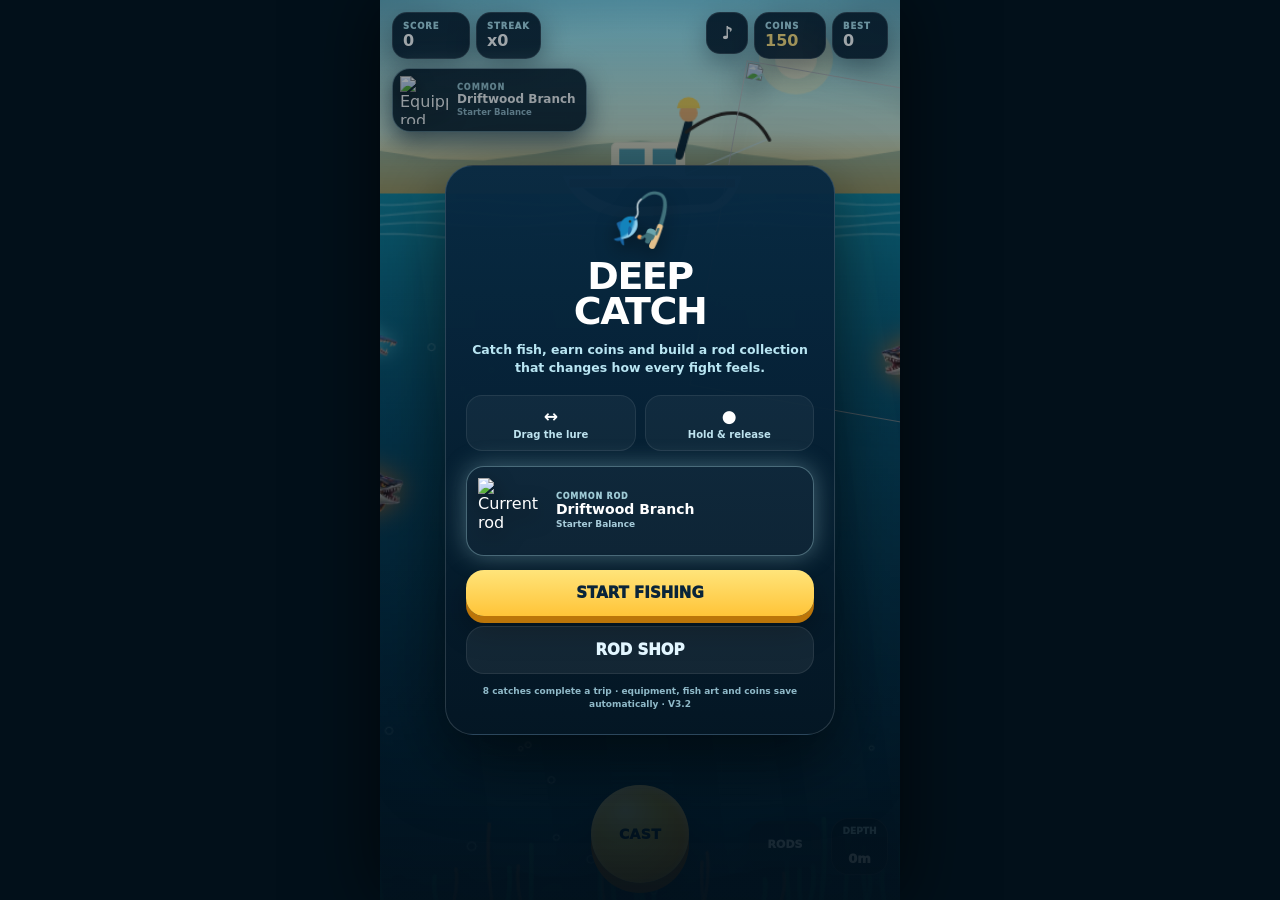
==== commit 702a9df2: "Load complete Deep Catch rod pack" ====
--- a/games/deep-catch/index.html
+++ b/games/deep-catch/index.html
@@ -6,113 +6,31 @@
   <meta name="theme-color" content="#041522" />
   <title>Deep Catch — V3.2</title>
   <link rel="stylesheet" href="style.css?v=3.1" />
-  <!-- Deep Catch repaired fish artwork: 2026-08-18 -->
+  <!-- Deep Catch repaired fish artwork and complete rod pack: 2026-08-18 -->
 </head>
 <body>
 <div id="app">
   <canvas id="c" width="450" height="800"></canvas>
   <div id="gameRod" class="gameRod" aria-hidden="true"><img id="gameRodImg" alt="" /></div>
-
   <div id="hud">
-    <div class="topRow">
-      <div class="leftStats">
-        <div class="pill"><small>SCORE</small><b id="score">0</b></div>
-        <div class="pill mini"><small>STREAK</small><b id="combo">x0</b></div>
-      </div>
-      <div class="rightStats">
-        <button id="soundBtn" class="soundBtn" aria-label="Toggle sound">♪</button>
-        <div class="pill coins"><small>COINS</small><b id="coins">0</b></div>
-        <div class="pill mini"><small>BEST</small><b id="best">0</b></div>
-      </div>
-    </div>
-
-    <div class="rodBadge" id="rodBadge">
-      <img id="rodThumb" alt="Equipped rod" />
-      <div class="rodBadgeText">
-        <small id="rodTier">COMMON</small>
-        <b id="rodName">Driftwood Branch</b>
-        <span id="rodPassive">Starter Balance</span>
-      </div>
-    </div>
-
-    <div id="toast"><b id="toastTitle">FISH ON!</b><span id="toastSub">SNAPPER</span></div>
-    <div id="hint">DRAG TO GUIDE THE LURE</div>
-
-    <div id="fight">
-      <div class="fightHead"><small>LINE TENSION</small><b id="fishName">SNAPPER</b></div>
-      <div class="meter tensionMeter"><div class="safeMark" id="safeMark"><span class="safeLabel">SWEET SPOT</span></div><div class="needle" id="tensionNeedle"></div></div>
-      <div class="subLabels"><span>FISH ENERGY</span><span>LANDING</span></div>
-      <div class="staminaRow"><div class="stam"><i id="staminaFill"></i></div><div class="stam catchProg"><i id="catchFill"></i></div></div>
-    </div>
-
-    <button id="act">CAST</button>
-    <div id="depth">DEPTH<br><span id="depthM">0m</span></div>
-    <button id="shopQuick" class="shopQuick">RODS</button>
+    <div class="topRow"><div class="leftStats"><div class="pill"><small>SCORE</small><b id="score">0</b></div><div class="pill mini"><small>STREAK</small><b id="combo">x0</b></div></div><div class="rightStats"><button id="soundBtn" class="soundBtn" aria-label="Toggle sound">♪</button><div class="pill coins"><small>COINS</small><b id="coins">0</b></div><div class="pill mini"><small>BEST</small><b id="best">0</b></div></div></div>
+    <div class="rodBadge" id="rodBadge"><img id="rodThumb" alt="Equipped rod" /><div class="rodBadgeText"><small id="rodTier">COMMON</small><b id="rodName">Driftwood Branch</b><span id="rodPassive">Starter Balance</span></div></div>
+    <div id="toast"><b id="toastTitle">FISH ON!</b><span id="toastSub">SNAPPER</span></div><div id="hint">DRAG TO GUIDE THE LURE</div>
+    <div id="fight"><div class="fightHead"><small>LINE TENSION</small><b id="fishName">SNAPPER</b></div><div class="meter tensionMeter"><div class="safeMark" id="safeMark"><span class="safeLabel">SWEET SPOT</span></div><div class="needle" id="tensionNeedle"></div></div><div class="subLabels"><span>FISH ENERGY</span><span>LANDING</span></div><div class="staminaRow"><div class="stam"><i id="staminaFill"></i></div><div class="stam catchProg"><i id="catchFill"></i></div></div></div>
+    <button id="act">CAST</button><div id="depth">DEPTH<br><span id="depthM">0m</span></div><button id="shopQuick" class="shopQuick">RODS</button>
   </div>
-
-  <div id="intro" class="modalScreen visible">
-    <div class="panel introPanel">
-      <div class="logoMark">🎣</div>
-      <h1>DEEP<br>CATCH</h1>
-      <div class="tag">Catch fish, earn coins and build a rod collection that changes how every fight feels.</div>
-      <div class="tips">
-        <div class="tip"><strong>↔</strong>Drag the lure</div>
-        <div class="tip"><strong>●</strong>Hold & release</div>
-      </div>
-      <div class="currentRodCard" id="introRodCard">
-        <img id="introRod" alt="Current rod" />
-        <div>
-          <small id="introTier">COMMON ROD</small>
-          <b id="introRodName">Driftwood Branch</b>
-          <span id="introPassive">Starter Balance</span>
-        </div>
-      </div>
-      <button class="primary" id="play">START FISHING</button>
-      <button class="ghost" id="openShop">ROD SHOP</button>
-      <div class="subline">8 catches complete a trip · equipment, fish art and coins save automatically · V3.2</div>
-    </div>
-  </div>
-
-  <div id="shop" class="overlay">
-    <div class="sheet shopSheet">
-      <div class="sheetHead">
-        <div>
-          <small>EQUIPMENT</small>
-          <h2>Rod Shop</h2>
-          <p>Upgrade your style, not just your stats.</p>
-        </div>
-        <div class="headRight">
-          <div class="coinBubble">🪙 <span id="shopCoins">0</span></div>
-          <button class="iconBtn" id="closeShop" aria-label="Close shop">✕</button>
-        </div>
-      </div>
-      <div class="shopLegend"><span>POWER</span><span>CONTROL</span><span>LUCK</span><span>REWARD</span></div>
-      <div id="shopGrid" class="shopGrid"></div>
-    </div>
-  </div>
-
-  <div id="summary" class="overlay">
-    <div class="sheet summarySheet">
-      <div class="summaryTop">
-        <small>TRIP COMPLETE</small>
-        <h2 id="sumTitle">Great Session!</h2>
-        <p id="sumSub">You packed the cooler with fish.</p>
-      </div>
-      <div class="summaryRod"><img id="sumRodImg" alt="Equipped rod"><div><small>USED ROD</small><b id="sumRodName">Driftwood Branch</b></div></div>
-      <div class="summaryStats">
-        <div class="sumCard"><small>SCORE</small><b id="sumScore">0</b></div>
-        <div class="sumCard"><small>COINS WON</small><b id="sumCoins">0</b></div>
-        <div class="sumCard"><small>BEST STREAK</small><b id="sumStreak">0</b></div>
-        <div class="sumCard"><small>RARE FISH</small><b id="sumRare">0</b></div>
-      </div>
-      <div class="summaryActions">
-        <button class="primary" id="again">PLAY AGAIN</button>
-        <button class="ghost" id="summaryShop">UPGRADE ROD</button>
-      </div>
-    </div>
-  </div>
+  <div id="intro" class="modalScreen visible"><div class="panel introPanel"><div class="logoMark">🎣</div><h1>DEEP<br>CATCH</h1><div class="tag">Catch fish, earn coins and build a rod collection that changes how every fight feels.</div><div class="tips"><div class="tip"><strong>↔</strong>Drag the lure</div><div class="tip"><strong>●</strong>Hold & release</div></div><div class="currentRodCard" id="introRodCard"><img id="introRod" alt="Current rod" /><div><small id="introTier">COMMON ROD</small><b id="introRodName">Driftwood Branch</b><span id="introPassive">Starter Balance</span></div></div><button class="primary" id="play">START FISHING</button><button class="ghost" id="openShop">ROD SHOP</button><div class="subline">8 catches complete a trip · equipment, fish art and coins save automatically · V3.2</div></div></div>
+  <div id="shop" class="overlay"><div class="sheet shopSheet"><div class="sheetHead"><div><small>EQUIPMENT</small><h2>Rod Shop</h2><p>Upgrade your style, not just your stats.</p></div><div class="headRight"><div class="coinBubble">🪙 <span id="shopCoins">0</span></div><button class="iconBtn" id="closeShop" aria-label="Close shop">✕</button></div></div><div class="shopLegend"><span>POWER</span><span>CONTROL</span><span>LUCK</span><span>REWARD</span></div><div id="shopGrid" class="shopGrid"></div></div></div>
+  <div id="summary" class="overlay"><div class="sheet summarySheet"><div class="summaryTop"><small>TRIP COMPLETE</small><h2 id="sumTitle">Great Session!</h2><p id="sumSub">You packed the cooler with fish.</p></div><div class="summaryRod"><img id="sumRodImg" alt="Equipped rod"><div><small>USED ROD</small><b id="sumRodName">Driftwood Branch</b></div></div><div class="summaryStats"><div class="sumCard"><small>SCORE</small><b id="sumScore">0</b></div><div class="sumCard"><small>COINS WON</small><b id="sumCoins">0</b></div><div class="sumCard"><small>BEST STREAK</small><b id="sumStreak">0</b></div><div class="sumCard"><small>RARE FISH</small><b id="sumRare">0</b></div></div><div class="summaryActions"><button class="primary" id="again">PLAY AGAIN</button><button class="ghost" id="summaryShop">UPGRADE ROD</button></div></div></div>
 </div>
 <script src="rod-assets.js?v=3.1"></script>
+<script src="assets/rods/angler.js?v=3.2"></script>
+<script src="assets/rods/voyager.js?v=3.2"></script>
+<script src="assets/rods/storm.js?v=3.2"></script>
+<script src="assets/rods/inferno.js?v=3.2"></script>
+<script src="assets/rods/void.js?v=3.2"></script>
+<script src="assets/rods/solar.js?v=3.2"></script>
+<script src="assets/rods/shadow.js?v=3.2"></script>
 <script src="fish-assets.js?v=3.1"></script>
 <script src="fish-url-fixes.js?v=3.2"></script>
 <script src="game-render.js?v=3.1"></script>
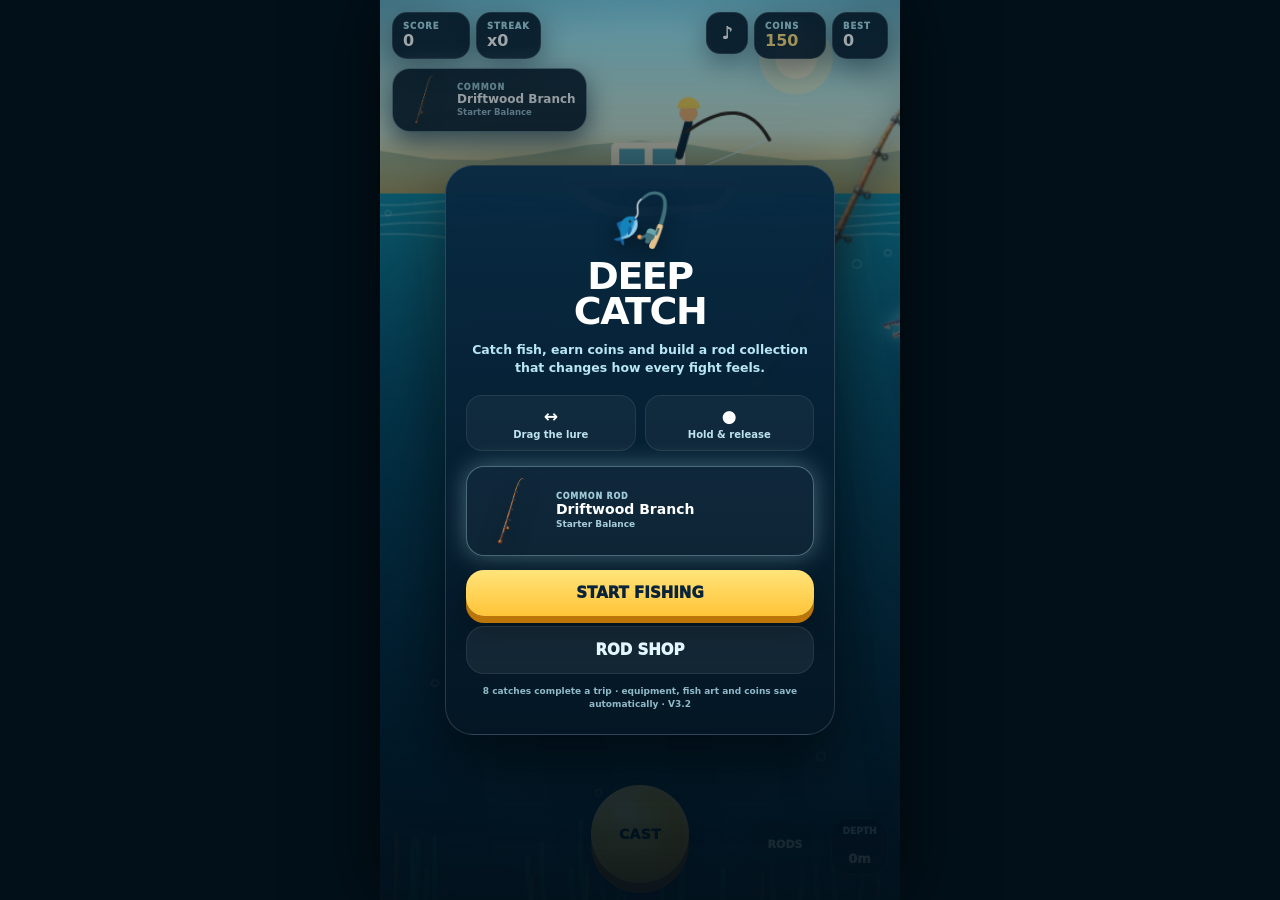
==== commit 6f2a3606: "Repair starter rod preview" ====
--- a/games/deep-catch/index.html
+++ b/games/deep-catch/index.html
@@ -25,6 +25,7 @@
 </div>
 <script src="rod-assets.js?v=3.1"></script>
 <script src="assets/rods/angler.js?v=3.2"></script>
+<script>window.ROD_ASSETS=window.ROD_ASSETS||{};window.ROD_ASSETS.driftwood=window.ROD_ASSETS.angler;</script>
 <script src="assets/rods/voyager.js?v=3.2"></script>
 <script src="assets/rods/storm.js?v=3.2"></script>
 <script src="assets/rods/inferno.js?v=3.2"></script>
@@ -35,4 +36,4 @@
 <script src="fish-url-fixes.js?v=3.2"></script>
 <script src="game-render.js?v=3.1"></script>
 </body>
-</html>
+</html>
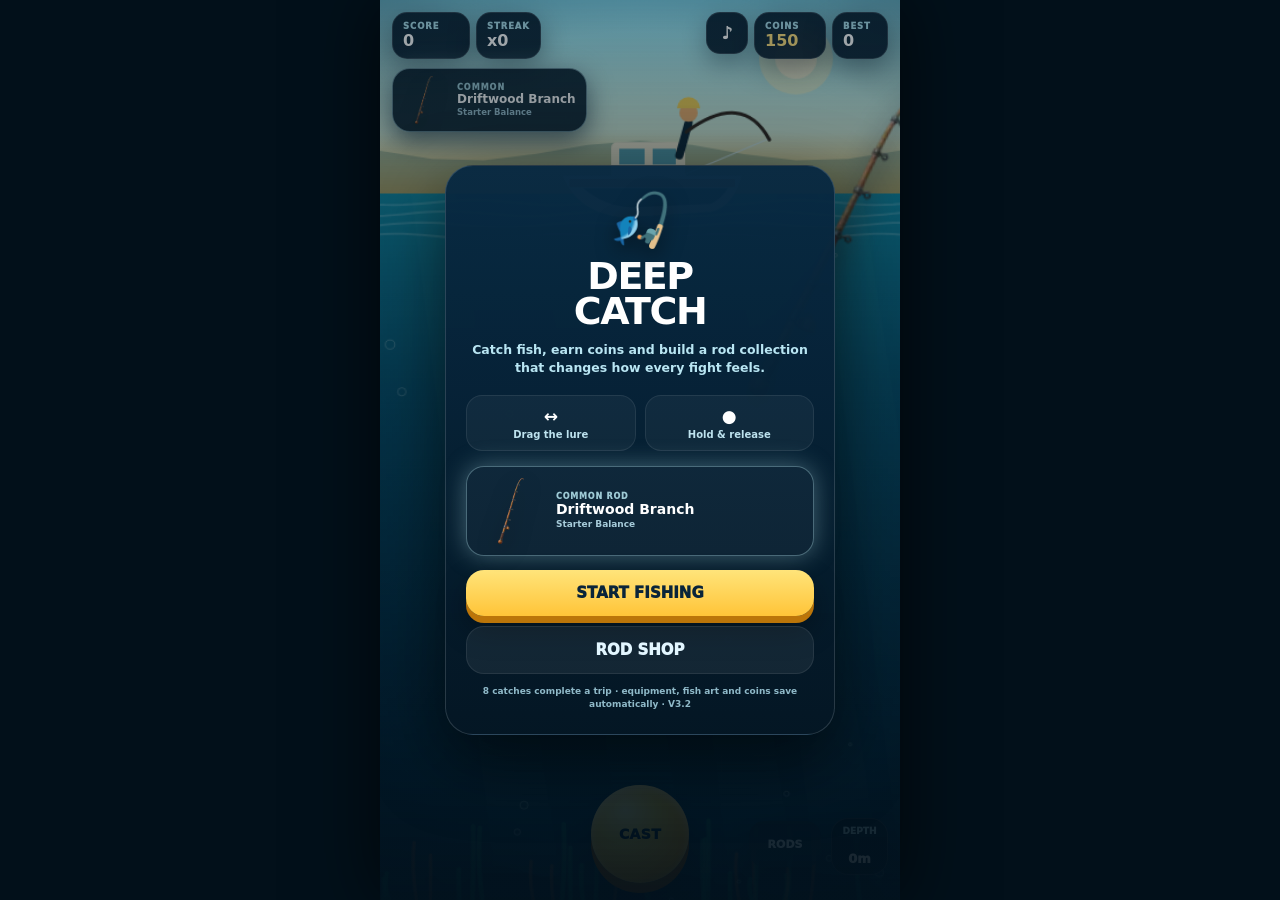
==== commit 455aba81: "Use repaired fish sprites in Deep Catch V3.2" ====
--- a/games/deep-catch/index.html
+++ b/games/deep-catch/index.html
@@ -34,6 +34,10 @@
 <script src="assets/rods/shadow.js?v=3.2"></script>
 <script src="fish-assets.js?v=3.1"></script>
 <script src="fish-url-fixes.js?v=3.2"></script>
-<script src="game-render.js?v=3.1"></script>
+<script src="assets/fish/reef-glider-fixed.js?v=3.2"></script>
+<script src="assets/fish/sunstripe-runner-fixed.js?v=3.2"></script>
+<script src="assets/fish/spike-puffer-fixed.js?v=3.2"></script>
+<script src="assets/fish/leviathan-whale-fixed.js?v=3.2"></script>
+<script src="game-render.js?v=3.2"></script>
 </body>
 </html>
